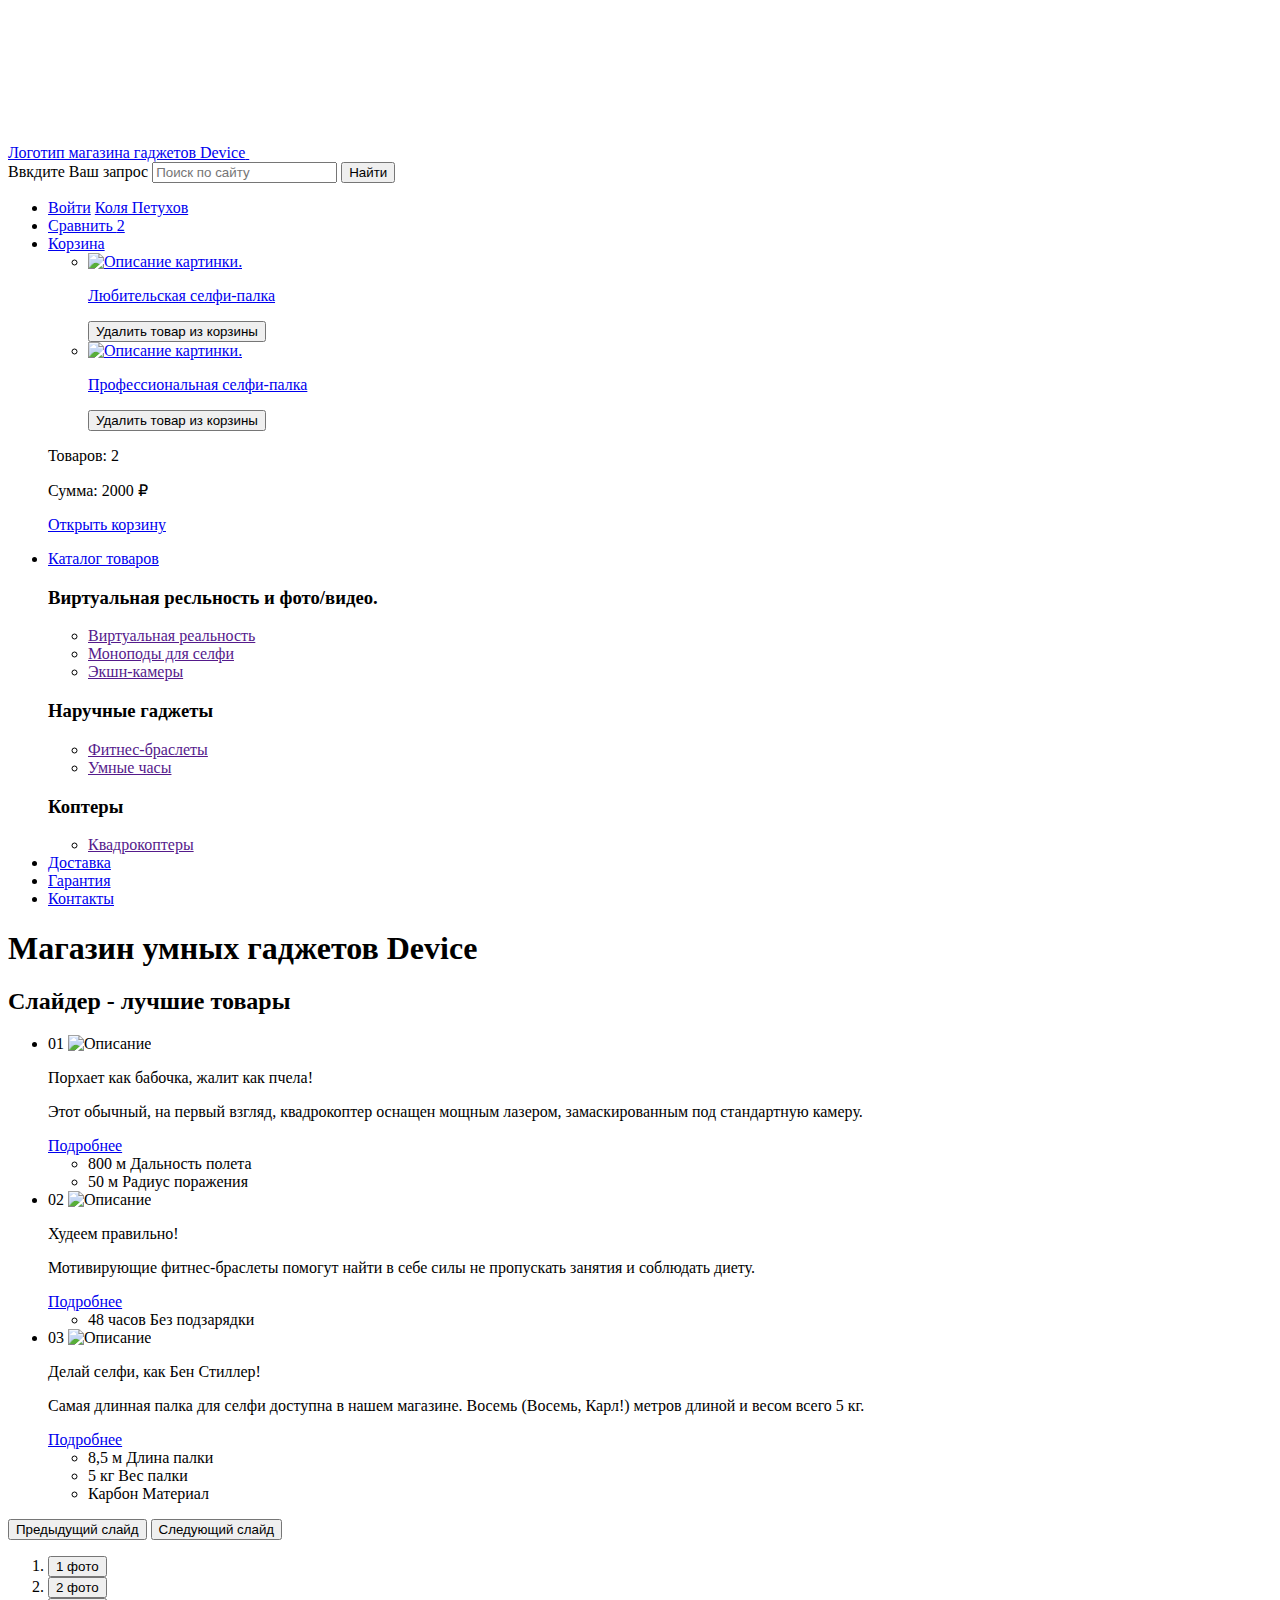
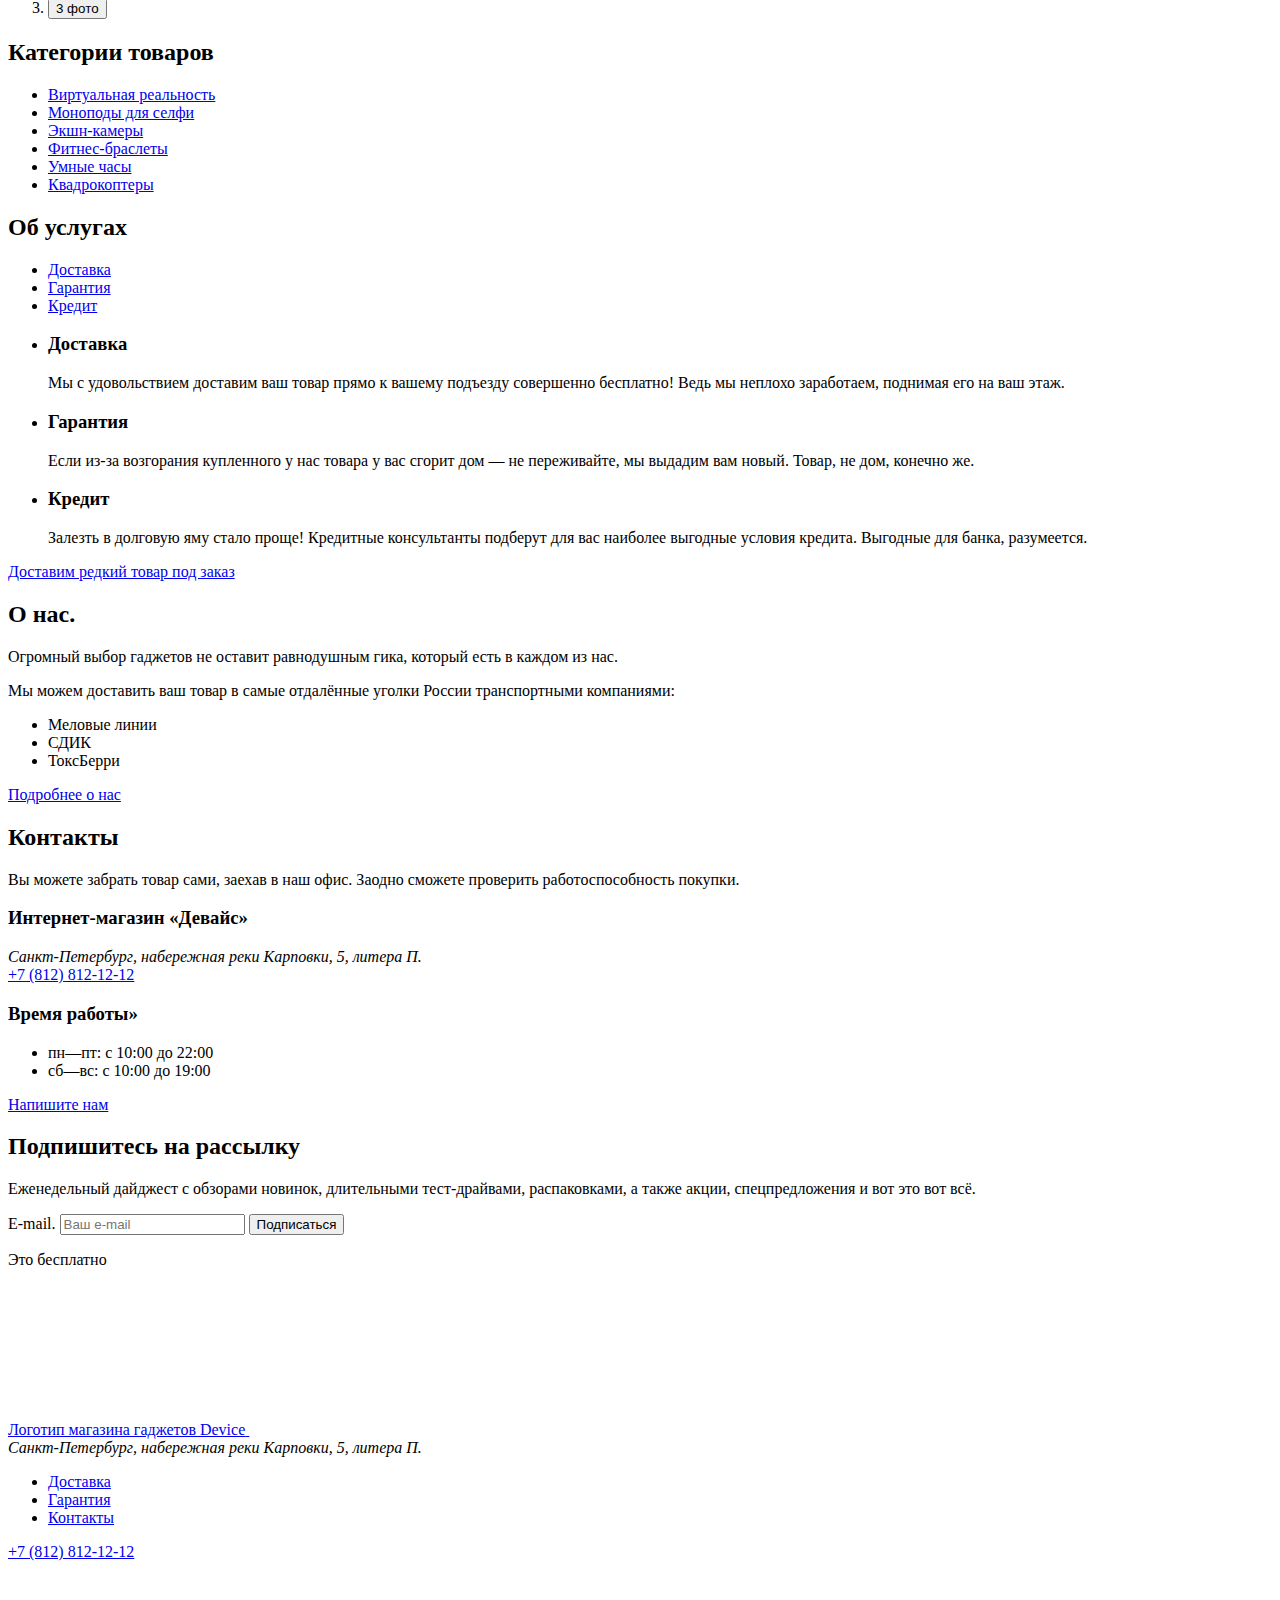
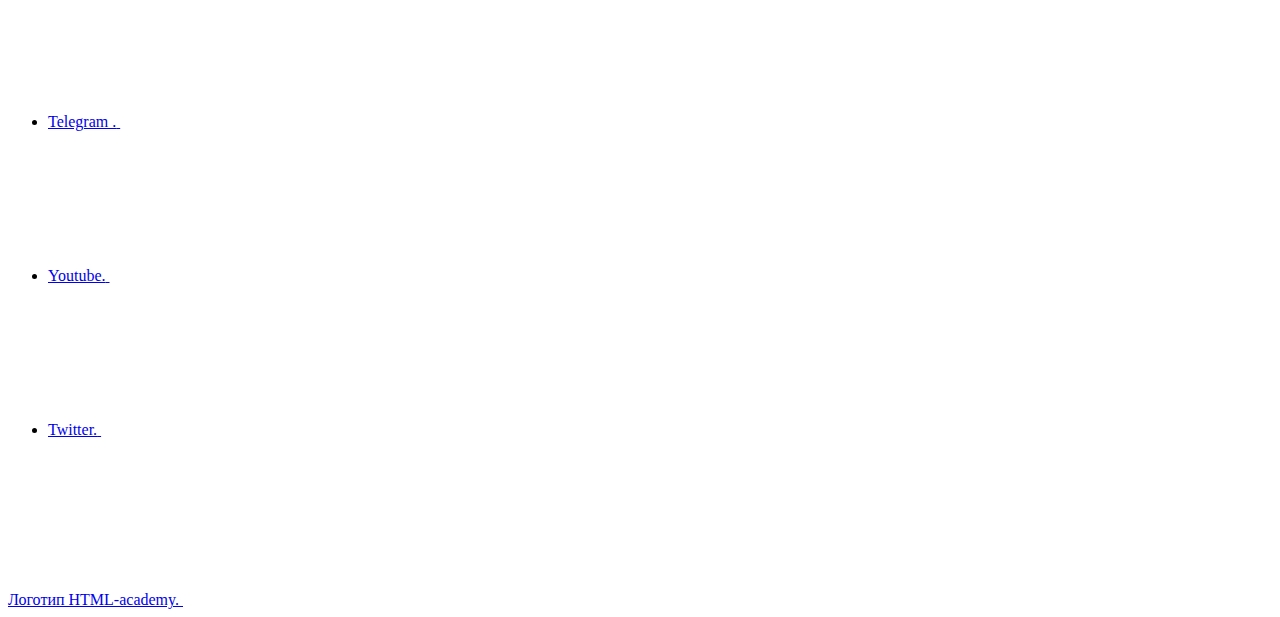
==== index.html @ b151c491 "Разметка индекса" ====
<!DOCTYPE html>
<html lang="ru">

  <head>
    <meta charset="utf-8">
    <title>HTML Academy: Девайс</title>
  </head>

  <body>

    <!--  Хедер  -->
    <header class="main-header">
      <a class="logo-link" href="https://htmlacademy.ru/">
        <span class="visually-hidden">Логотип магазина гаджетов Device</span>
        <svg class="logo-image">
        </svg>
      </a>
      <!--  Поиск по сайту  -->
      <form class="site-search-form" action="https://echo.htmlacademy.ru/" method="get">
        <label class="visually-hidden" for="search">
          Ввкдите Ваш запрос
        </label>
        <input class="site-search-text" type="search" name="search" id="search" placeholder="Поиск по сайту" required>
        <!-- Вставить на странице каталога -  value="Текст поиска"  -->
        <button class="site-search-button" type="submit">Найти</button>
      </form>
      <nav class="navigation">
        <!--  Пользовательское меню  -->
        <ul class="user-menu-list">
          <li class="user-menu-item">
            <a class="user-menu-link user-menu-login" href="#">Войти</a>
            <a class="user-menu-link user-menu-profile" href="#">Коля Петухов</a>
          </li>
          <li class="user-menu-item">
            <a class="user-menu-link user-menu-compare" href="#">Сравнить
              <span class="number-compare">2</span>
            </a>
          </li>
          <li class="user-menu-item">
            <a class="user-menu-link user-menu-cart" href="#">Корзина</a>
            <div class="cart-submenu-container">
              <ul class="cart-list">
                <li class="cart-item">
                  <a class="cart-product-link" href="#">
                    <img class="cart-product-img" src="#" alt="Описание картинки.">
                    <p class="cart-product-name">Любительская селфи-палка</p>
                  </a>
                  <button class="prodact-delete-button">
                    <span class="visually-hidden">Удалить товар из корзины</span>
                  </button>
                </li>
                <li class="cart-item">
                  <a class="cart-product-link" href="#">
                    <img class="cart-product-img" src="#" alt="Описание картинки.">
                    <p class="cart-product-name">Профессиональная селфи-палка</p>
                  </a>
                  <button class="prodact-delete-button">
                    <span class="visually-hidden">Удалить товар из корзины</span>
                  </button>
                </li>
              </ul>
              <p class="cart-total total-product">
                <span class="total-title">Товаров:</span>
                <span class="total-volume total-number">2</span>
              </p>
              <p class="cart-total total-sum">
                <span class="total-title">Сумма:</span>
                <span class="total-volume total-sum">2000 ₽</span>
              </p>
              <a class="open-cart-button" href="#">Открыть корзину</a>
            </div>
          </li>
        </ul>
        <!--  Навигация сайта   -->
        <ul class="navigastion-list">
          <li class="navigastion-item">
            <a class="navigastion-link navigastion-catalog-link" href="#submenu">Каталог товаров</a>
            <!--  Выпадающим подменю каталога  -->
            <div class="catalog-submenu-wrapper" id="submenu">
              <h3 class="visually-hidden">Виртуальная ресльность и фото/видео.</h3>
              <ul class="submenu-list">
                <li class="submenu-item">
                  <a href="" class="submenu-item-link">Виртуальная реальность</a>
                </li>
                <li class="submenu-item">
                  <a href="" class="submenu-item-link">Моноподы для cелфи</a>
                </li>
                <li class="submenu-item">
                  <a href="" class="submenu-item-link">Экшн-камеры</a>
                </li>
              </ul>
              <h3 class="visually-hidden">Наручные гаджеты</h3>
              <ul class="submenu-list">
                <li class="submenu-item">
                  <a href="" class="submenu-item-link">Фитнес-браслеты</a>
                </li>
                <li class="submenu-item">
                  <a href="" class="submenu-item-link">Умные часы</a>
                </li>
              </ul>
              <h3 class="visually-hidden">Коптеры</h3>
              <ul class="submenu-list">
                <li class="submenu-item">
                  <a href="" class="submenu-item-link">Квадрокоптеры</a>
                </li>
              </ul>
            </div>
          </li>
          <li class="navigastion-item">
            <a class="navigastion-link" href="#">Доставка</a>
          </li>
          <li class="services-item">
            <a class="navigastion-link" href="#">Гарантия</a>
          </li>
          <li class="services-item">
            <a class="navigastion-link" href="#">Контакты</a>
          </li>
        </ul>
      </nav>
    </header>

    <main class="main-index">
      <h1 class="visually-hidden">Магазин умных гаджетов Device</h1>
      <!--  Слайдер  -->
      <section class="slider">
        <h2 class="visually-hidden">Слайдер - лучшие товары</h2>
        <div class="slider">
          <ul class="slider-list">
            <!--  Слайд 1  -->
            <li class="slider-item slider-item-active">
              <span class="slider-number">01</span>
              <img class="slider-img slider-img-01" src="#" alt="Описание">
              <div class="slider-description">
                <p class="slider-slogan">Порхает как бабочка, жалит как пчела!</p>
                <p class="slider-text">Этот обычный, на первый взгляд, квадрокоптер оснащен мощным лазером,
                  замаскированным под стандартную камеру.
                </p>
                <a class="slider-link" href="#">Подробнее</a>
                <ul class="slider-property-list">
                  <li class="slider-property-item">
                    <span class="slider-property-volume">800 м</span>
                    <span class="slider-property-text">Дальность полета</span>
                  </li>
                  <li class="slider-property-item">
                    <span class="slider-property-volume">50 м</span>
                    <span class="slider-property-text">Радиус поражения</span>
                  </li>
                </ul>
              </div>
            </li>
            <!--  Слайд 2  -->
            <li class="slider-item">
              <span class="slider-number">02</span>
              <img class="slider-img slider-img-02" src="#" alt="Описание">
              <div class="slider-description">
                <p class="slider-slogan">Худеем правильно!</p>
                <p class="slider-text">Мотивирующие фитнес-браслеты помогут найти в себе силы не пропускать занятия и
                  соблюдать диету.
                </p>
                <a class="slider-link" href="#">Подробнее</a>
                <ul class="slider-property-list">
                  <li class="slider-property-item">
                    <span class="slider-property-volume">48 часов</span>
                    <span class="slider-property-text">Без подзарядки</span>
                  </li>
                </ul>
              </div>
            </li>
            <!--  Слайд 3  -->
            <li class="slider-item">
              <span class="slider-number">03</span>
              <img class="slider-img slider-img-03" src="#" alt="Описание">
              <div class="slider-description">
                <p class="slider-slogan">Делай селфи, как Бен Стиллер!</p>
                <p class="slider-text">Самая длинная палка для селфи доступна в нашем магазине. Восемь (Восемь, Карл!)
                  метров длиной и весом всего 5 кг.
                </p>
                <a class="slider-link" href="#">Подробнее</a>
                <ul class="slider-property-list">
                  <li class="slider-property-item">
                    <span class="slider-property-volume">8,5 м</span>
                    <span class="slider-property-text">Длина палки</span>
                  </li>
                  <li class="slider-property-item">
                    <span class="slider-property-volume">5 кг</span>
                    <span class="slider-property-text">Вес палки</span>
                  </li>
                  <li class="slider-property-item">
                    <span class="slider-property-volume">Карбон</span>
                    <span class="slider-property-text">Материал</span>
                  </li>
                </ul>
              </div>
            </li>
          </ul>
          <!--  Управление слайдером  -->
          <!--  Кнопки  -->
          <button class="slider-control-button slider-previous-button">
            <span class="visually-hidden">Предыдущий слайд</span>
          </button>
          <button class="slider-control-button slider-next-button">
            <span class="visually-hidden">Следующий слайд</span>
          </button>
          <!--  Кружочки -->
          <ol class="slider-pagination">
            <li class="slider-pagination-item">
              <button class="slider-pagination-button slider-pagination-button-current" type="button">
                <span class="visually-hidden">1 фото</span>
              </button>
            </li>
            <li class="slider-pagination-item">
              <button class="slider-pagination-button" type="button">
                <span class="visually-hidden">2 фото</span>
              </button>
            </li>
            <li class="slider-pagination-item">
              <button class="slider-pagination-button" type="button">
                <span class="visually-hidden">3 фото</span>
              </button>
            </li>
          </ol>
        </div>
      </section>

      <!--  Категории товаров  -->
      <section class="product-categories">
        <h2 class="visually-hidden">Категории товаров</h2>
        <ul class="product-categories-list">
          <li class="product-categories-item">
            <a class="product-categories-link product-virtual" href="#">Виртуальная реальность</a>
          </li>
          <li class="product-categories-item">
            <a class="product-categories-link product-monopads" href="#">Моноподы для селфи</a>
          </li>
          <li class="product-categories-item">
            <a class="product-categories-link product-cameras" href="#">Экшн-камеры</a>
          </li>
          <li class="product-categories-item">
            <a class="product-categories-link product-bracelets" href="#">Фитнес-браслеты</a>
          </li>
          <li class="product-categories-item">
            <a class="product-categories-link product-watchs" href="#">Умные часы</a>
          </li>
          <li class="product-categories-item">
            <a class="product-categories-link product-quadrocopters" href="#">Квадрокоптеры</a>
          </li>
        </ul>
      </section>

      <!--  Услуги  -->
      <section class="services">
        <h2 class="visually-hidden">Об услугах</h2>
        <ul class="services-list">
          <li class="services-slider-item">
            <a class="navigastion-link services-slider-link" href="#delivery">Доставка</a>
          </li>
          <li class="services-slider-item">
            <a class="navigastion-link services-slider-link" href="#warranty">Гарантия</a>
          </li>
          <li class="services-slider-item">
            <a class="navigastion-link services-slider-link" href="#credit">Кредит</a>
          </li>
        </ul>
        <!--  Слайдер - Об услугах  -->
        <div class="services-slider-container">
          <ul class="services-slider-list">
            <li class="services-slider-description services-slider-delivery" id="delivery">
              <h3 class="services-slider-title">
                Доставка
              </h3>
              <p class="services-slider-text">
                Мы с удовольствием доставим ваш товар прямо к вашему подъезду совершенно
                бесплатно! Ведь мы неплохо заработаем, поднимая его на ваш этаж.
              </p>
            </li>
            <li class="services-slider-description services-slider-warranty" id="warranty">
              <h3 class="services-slider-title">
                Гарантия
              </h3>
              <p class="services-slider-text">
                Если из-за возгорания купленного у нас товара у вас сгорит дом — не
                переживайте, мы выдадим вам новый. Товар, не дом, конечно же.
              </p>
            </li>
            <li class="services-slider-description services-slider-credit" id="credit">
              <h3 class="services-slider-title">
                Кредит
              </h3>
              <p class="services-slider-text">
                Залезть в долговую яму стало проще! Кредитные консультанты подберут для
                вас наиболее выгодные условия кредита. Выгодные для банка, разумеется.
              </p>
            </li>
          </ul>
        </div>
        <a class="delivery-rare-button" href="#">
          Доставим редкий товар под заказ
        </a>
      </section>

      <!--  О нас  -->
      <section class="about-us">
        <h2 class="about-us-title">О нас.</h2>
        <p class="about-us-text">
          Огромный выбор гаджетов не оставит равнодушным гика, который есть в каждом из нас.
        </p>
        <p class="about-us-text">
          Мы можем доставить ваш товар в самые отдалённые уголки России транспортными компаниями:
        </p>
        <ul class="delivery-company-list">
          <li class="delivery-company-item">Меловые линии</li>
          <li class="delivery-company-item">СДИК</li>
          <li class="delivery-company-item">ТоксБерри</li>
        </ul>
        <a class="about-us-link" href="#">Подробнее о нас</a>
      </section>

      <!--  Котакты  -->
      <section class="contacts">
        <h2 class="contacts-title">
          Контакты
        </h2>
        <p class="contacts-text">
          Вы можете забрать товар сами, заехав в наш офис. Заодно сможете проверить
          работоспособность покупки.
        </p>
        <h3 class="contacts-subtitle">
          Интернет-магазин «Девайс»
        </h3>
        <address class="contacts-address">
          Санкт-Петербург, набережная реки Карповки, 5, литера П.
        </address>
        <a class="contacts-phone" href="tel:+78128121212">+7 (812) 812-12-12</a>
        <h3 class="contacts-subtitle">Время работы»</h3>
        <ul class="contacts-schedule-list">
          <li class="contacts-schedule-item">пн—пт: с 10:00 до 22:00</li>
          <li class="contacts-schedule-item">сб—вс: с 10:00 до 19:00</li>
        </ul>
        <a class="contacts-write-link" href="mailto:info@htmlacademy.com"><!--email is fictional-->
          Напишите нам
        </a>
      </section>
      <section class="subscribe">
        <h2 class="subscribe-title">
          Подпишитесь на рассылку
        </h2>
        <p class="subscribe-text">
          Еженедельный дайджест с обзорами новинок, длительными тест-драйвами, распаковками, а также акции,
          спецпредложения и вот это вот всё.
        </p>

        <form class="subscribe-form" action="https://echo.htmlacademy.ru/" method="post">
          <label class="visually-hidden" for="subscribe-email">E-mail.</label>
          <input class="subscribe-email" type="email" name="subscribe-email" id="subscribe-email"
            placeholder="Ваш e-mail" required>
          <button class="subscribe-button" type="submit">Подписаться</button>
        </form>
        <p class="subscribe-text">Это бесплатно</p>
      </section>
    </main>

    <!--  Подвал сайта  -->
    <footer class="site-footer">
      <a class="logo-link" href="https://htmlacademy.ru/">
        <span class="visually-hidden">Логотип магазина гаджетов Device</span>
        <svg class="logo-image">
        </svg>
      </a>
      <address class="contacts-address">
        Санкт-Петербург, набережная реки Карповки, 5, литера П.
      </address>
      <ul class="footer-service-link">
        <li class="footer-service-item">
          <a class="navigastion-link footer-service-link" href="#">Доставка</a>
        </li>
        <li class="footer-services-item">
          <a class="navigastion-link footer-service-link" href="#">Гарантия</a>
        </li>
        <li class="footer-services-item">
          <a class="navigastion-link footer-service-link" href="#">Контакты</a>
        </li>
      </ul>
      <a class="contacts-phone" href="tel:+78128121212">+7 (812) 812-12-12</a>
      <ul class="social-list">
        <!--  Телеграмм -->
        <li class="social-item">
          <a class="social-link" href="https://t.me/htmlacademy">
            <span class="visually-hidden">Telegram .</span>
            <svg class="social-icon">
            </svg>
          </a>
        </li>
        <!--  Ютуб -->
        <li class="social-item">
          <a class="social-link" href="https://www.youtube.com/user/htmlacademyru">
            <span class="visually-hidden">Youtube.</span>
            <svg class="social-icon">
            </svg>
          </a>
        </li>
        <!--  Твиттер -->
        <li class="social-item">
          <a class="social-link" href="https://twitter.com/htmlacademy_ru">
            <span class="visually-hidden">Twitter.</span>
            <svg class="social-icon">
            </svg>
          </a>
        </li>
      </ul>
      <a class="html-academy-link" href="https://htmlacademy.ru/">
        <span class="visually-hidden">Логотип HTML-academy.</span>
        <svg class="html-academy-svg">
        </svg>
      </a>
    </footer>
  </body>

</html>
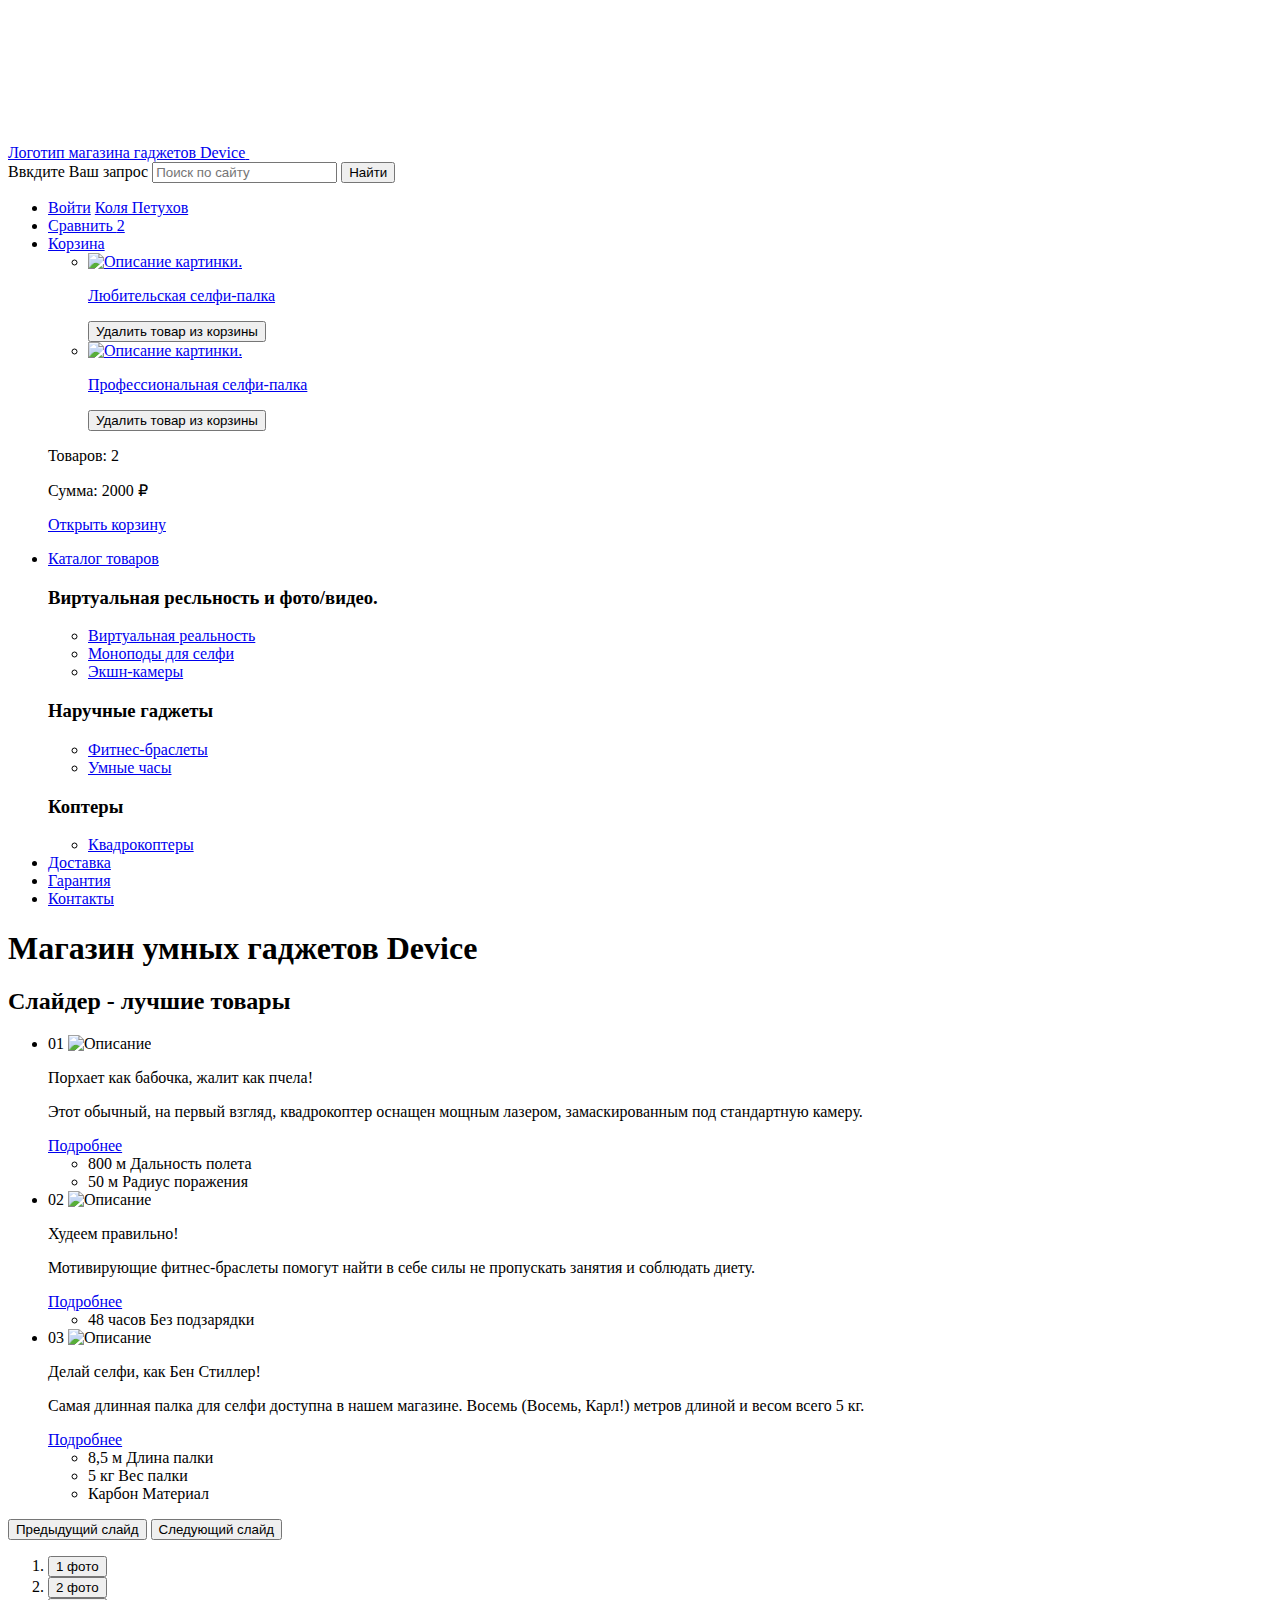
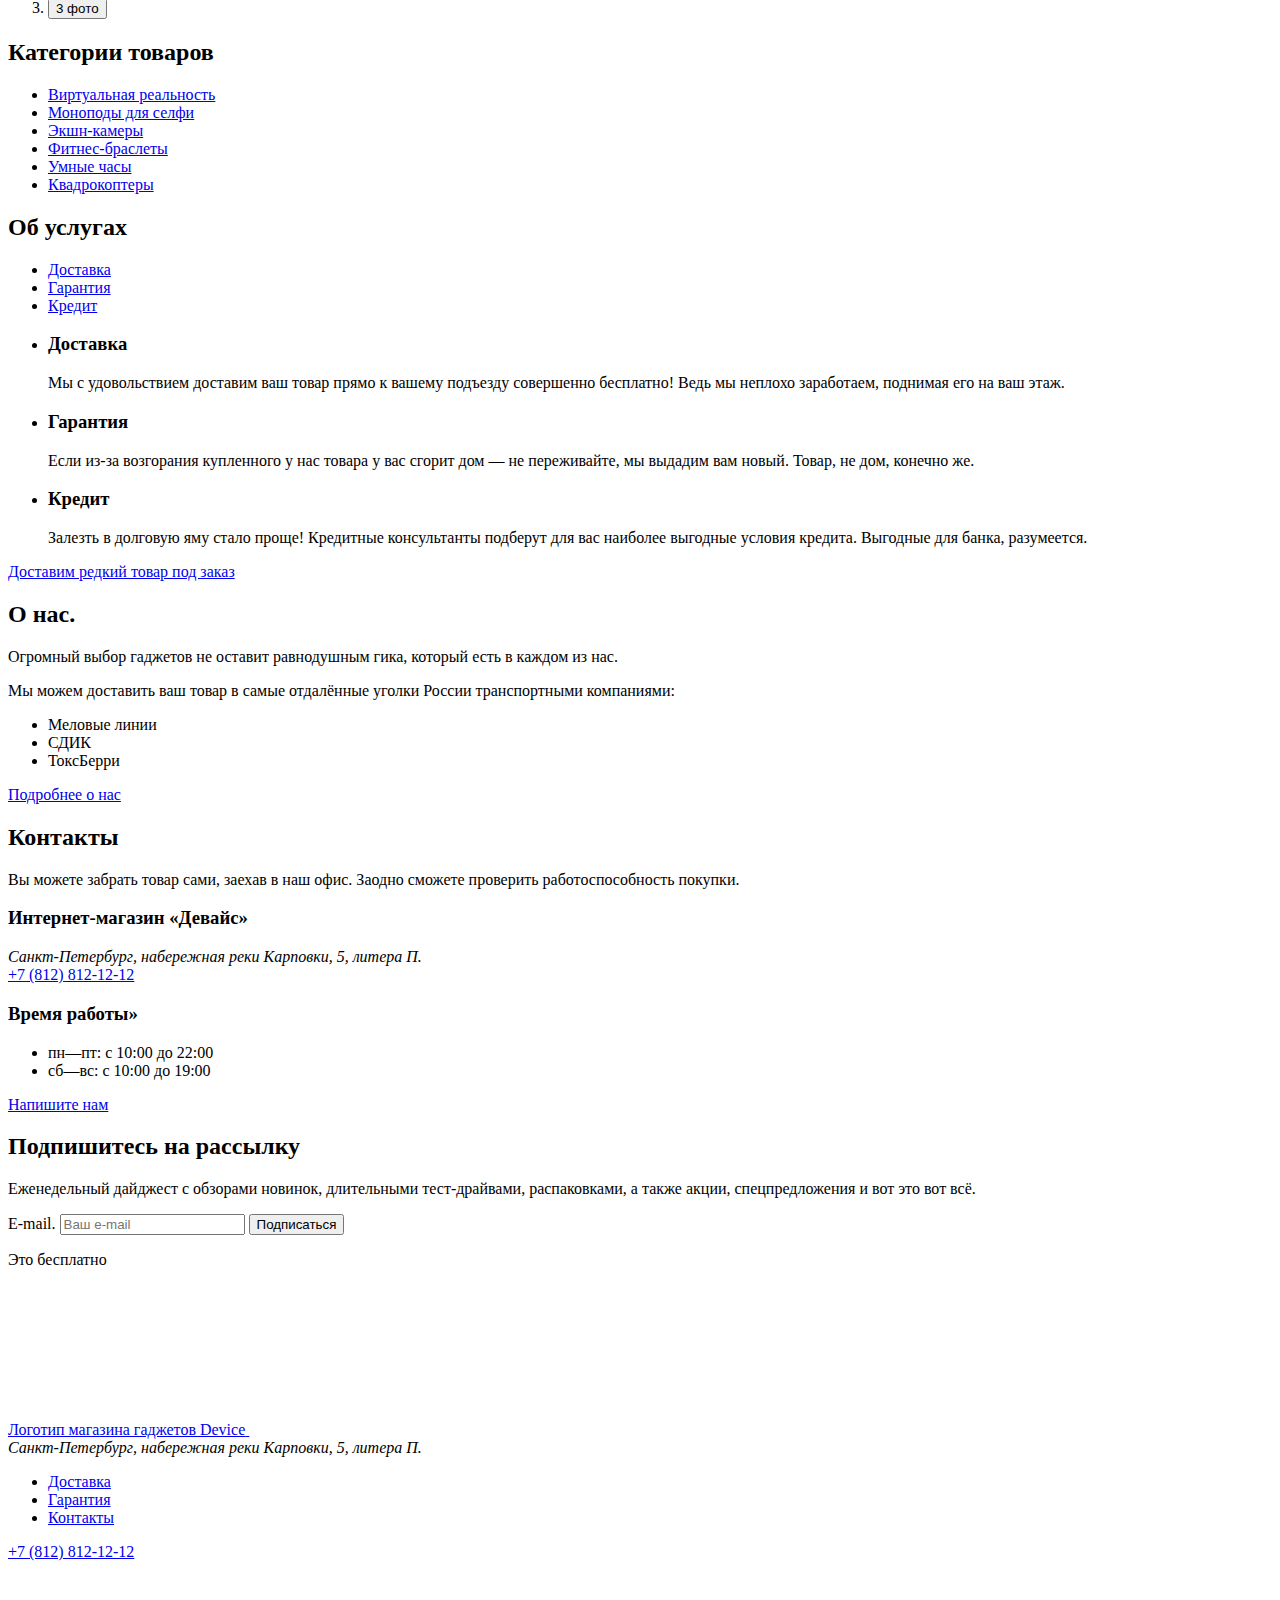
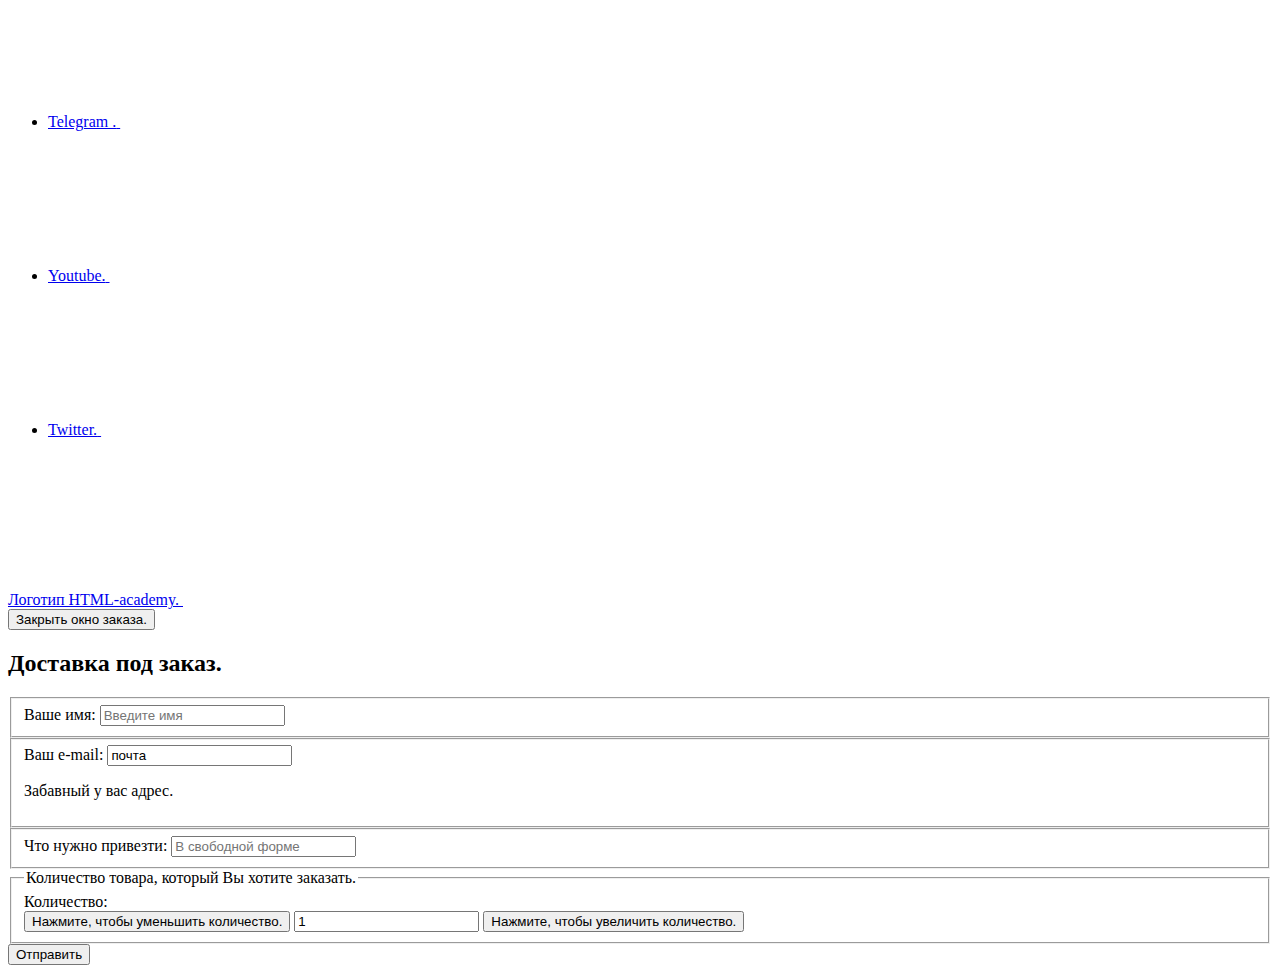
==== commit 3f7dea18: "Разметка вся" ====
--- a/index.html
+++ b/index.html
@@ -10,7 +10,7 @@
 
     <!--  Хедер  -->
     <header class="main-header">
-      <a class="logo-link" href="https://htmlacademy.ru/">
+      <a class="logo-link" href="#">
         <span class="visually-hidden">Логотип магазина гаджетов Device</span>
         <svg class="logo-image">
         </svg>
@@ -80,28 +80,28 @@
               <h3 class="visually-hidden">Виртуальная ресльность и фото/видео.</h3>
               <ul class="submenu-list">
                 <li class="submenu-item">
-                  <a href="" class="submenu-item-link">Виртуальная реальность</a>
-                </li>
-                <li class="submenu-item">
-                  <a href="" class="submenu-item-link">Моноподы для cелфи</a>
-                </li>
-                <li class="submenu-item">
-                  <a href="" class="submenu-item-link">Экшн-камеры</a>
+                  <a href="#" class="submenu-item-link">Виртуальная реальность</a>
+                </li>
+                <li class="submenu-item">
+                  <a href="catalog.html" class="submenu-item-link">Моноподы для cелфи</a>
+                </li>
+                <li class="submenu-item">
+                  <a href="#" class="submenu-item-link">Экшн-камеры</a>
                 </li>
               </ul>
               <h3 class="visually-hidden">Наручные гаджеты</h3>
               <ul class="submenu-list">
                 <li class="submenu-item">
-                  <a href="" class="submenu-item-link">Фитнес-браслеты</a>
-                </li>
-                <li class="submenu-item">
-                  <a href="" class="submenu-item-link">Умные часы</a>
+                  <a href="#" class="submenu-item-link">Фитнес-браслеты</a>
+                </li>
+                <li class="submenu-item">
+                  <a href="#" class="submenu-item-link">Умные часы</a>
                 </li>
               </ul>
               <h3 class="visually-hidden">Коптеры</h3>
               <ul class="submenu-list">
                 <li class="submenu-item">
-                  <a href="" class="submenu-item-link">Квадрокоптеры</a>
+                  <a href="#" class="submenu-item-link">Квадрокоптеры</a>
                 </li>
               </ul>
             </div>
@@ -230,7 +230,7 @@
             <a class="product-categories-link product-virtual" href="#">Виртуальная реальность</a>
           </li>
           <li class="product-categories-item">
-            <a class="product-categories-link product-monopads" href="#">Моноподы для селфи</a>
+            <a class="product-categories-link product-monopads" href="catalog.html">Моноподы для селфи</a>
           </li>
           <li class="product-categories-item">
             <a class="product-categories-link product-cameras" href="#">Экшн-камеры</a>
@@ -413,6 +413,63 @@
         </svg>
       </a>
     </footer>
+
+    <!--  Модальное окно  -->
+    <div class="modal-overlay">
+      <div class="modal modal-container">
+        <button class="modal-close-button" type="button">
+          <span class="visually-hidden">Закрыть окно заказа.</span>
+        </button>
+        <section class="modal-content">
+          <h2 class="modal-title">Доставка под заказ.</h2>
+          <form class="modal-form" action="https://echo.htmlacademy.ru/" name="modal-search" method="post">
+            <fieldset class="username-group">
+              <label class="username-label" for="username">
+                Ваше имя:
+              </label>
+              <input class="username-field" type="text" id="username" name="username" placeholder="Введите имя"
+                required>
+            </fieldset>
+            <fieldset class="email-group">
+              <label class="email-label" for="modal-email">
+                Ваш e-mail:
+              </label>
+              <input class="modal-email" type="email" id="modal-email" name="modal-email" placeholder="Введите e-mail"
+                value="почта" required>
+              <p class="wrong-email">Забавный у вас адрес.</p>
+            </fieldset>
+            <fieldset class="goods-group">
+              <label class="goods-label" for="goods-order">
+                Что нужно привезти:
+              </label>
+              <input class="goods-field" type="text" id="goods-order" name="goods-order" placeholder="В свободной форме"
+                required>
+            </fieldset>
+            <div class="value-container">
+              <fieldset class="value">
+                <legend class="visually-hidden">Количество товара, который Вы хотите заказать.
+                </legend>
+                <label class="value-label" for="value-goods"> Количество:
+                </label>
+                <div class="buton-container">
+                  <button class="minus-button" type="button">
+                    <span class="visually-hidden">Нажмите, чтобы уменьшить количество.</span>
+                  </button>
+                  <input class="volume-goods" type="number" name="value-goods" id="value-goods" value="1" min="1"
+                    required>
+                  <button class="plus-button" type="button">
+                    <span class="visually-hidden">Нажмите, чтобы увеличить количество.</span>
+                  </button>
+                </div>
+              </fieldset>
+              <button class="modal-button" type="submit">Отправить
+              </button>
+            </div>
+          </form>
+        </section>
+      </div>
+    </div>
+
   </body>
 
 </html>
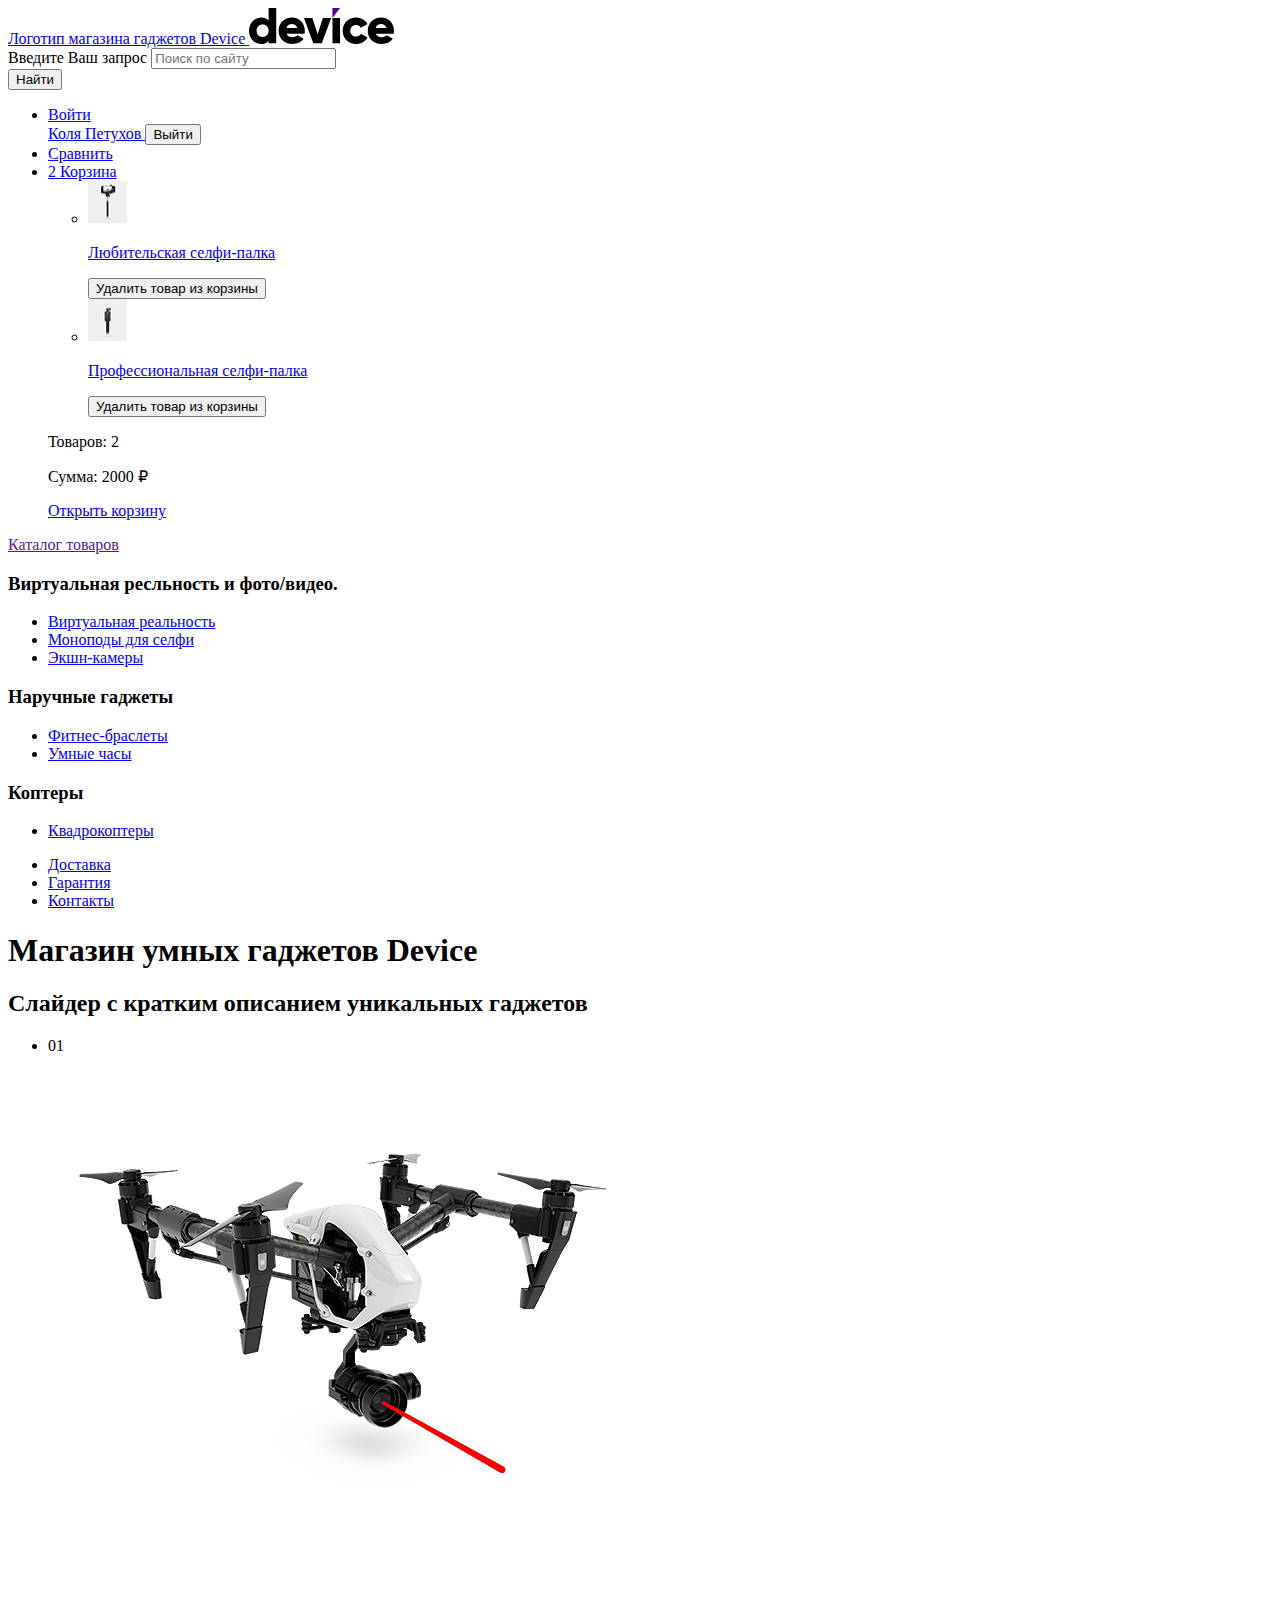
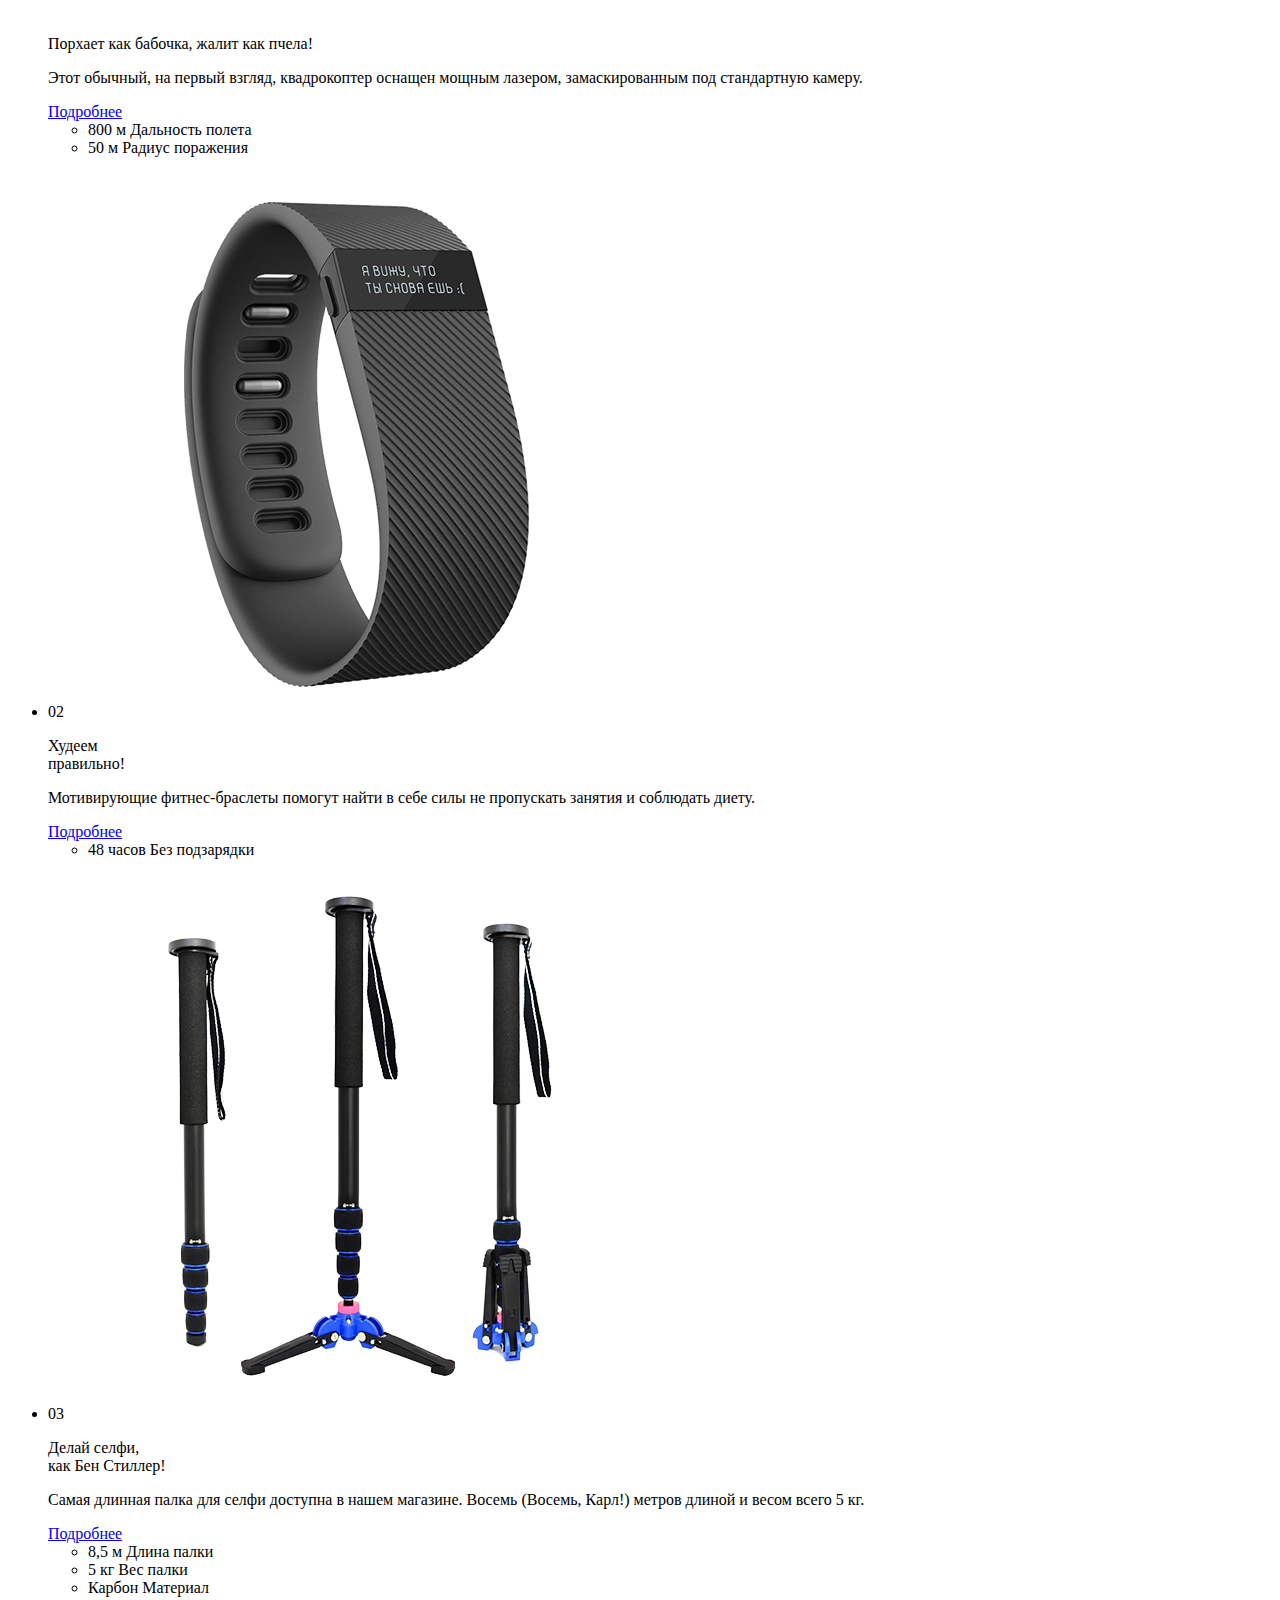
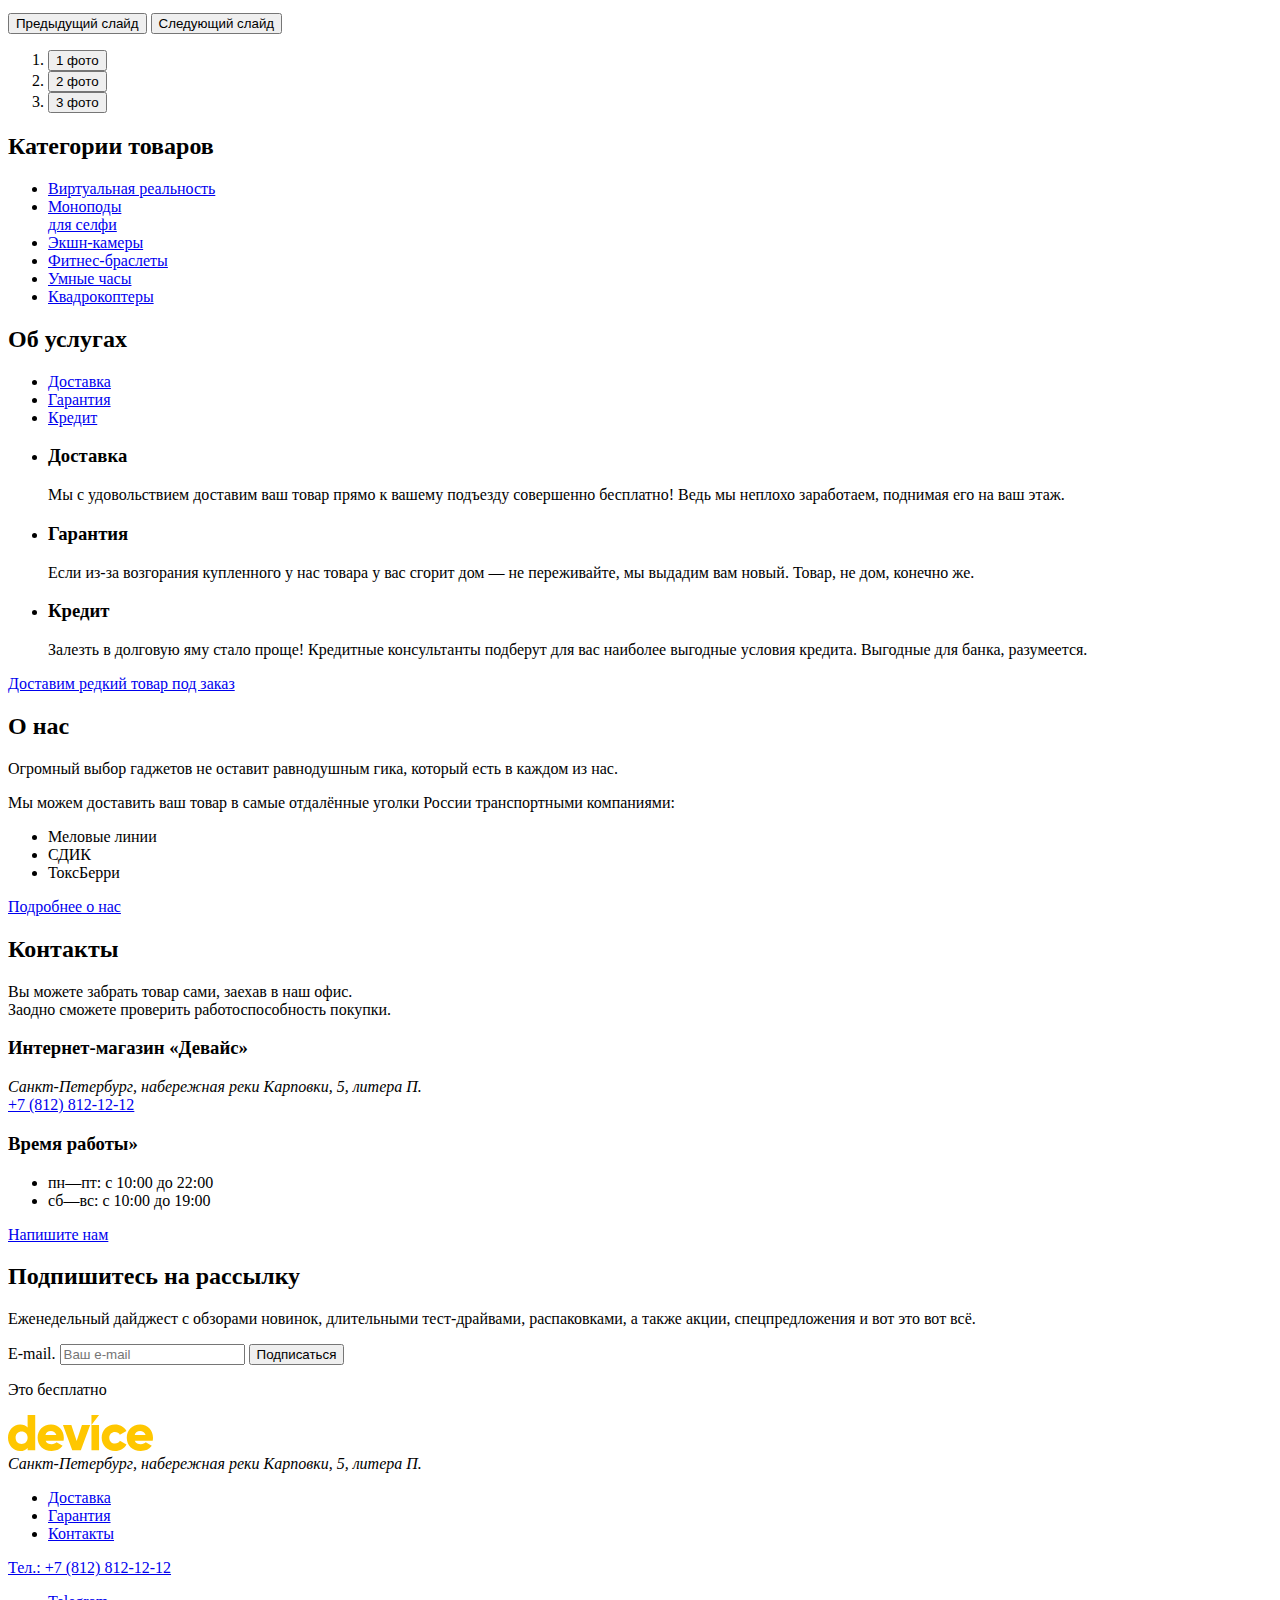
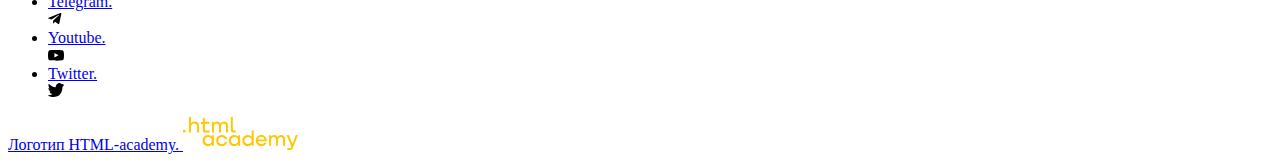
==== commit d5faa6eb: "промежуточный" ====
--- a/index.html
+++ b/index.html
@@ -4,222 +4,276 @@
   <head>
     <meta charset="utf-8">
     <title>HTML Academy: Девайс</title>
+    <link rel="stylesheet" href="styles/style.css">
+    <!-- <link rel="icon" href="favicon.ico">
+    <link rel="icon" type="image/png" href="images/icons/favicon.png"> -->
   </head>
 
   <body>
 
+    <!-- <div class="page-container"> -->
     <!--  Хедер  -->
     <header class="main-header">
-      <a class="logo-link" href="#">
+      <a class="logo-link logo-link-header" href="index.html">
         <span class="visually-hidden">Логотип магазина гаджетов Device</span>
-        <svg class="logo-image">
-        </svg>
+        <img class="logo-image" src="/images/logo-black.svg" width="145" height="36" alt="Device">
       </a>
-      <!--  Поиск по сайту  -->
-      <form class="site-search-form" action="https://echo.htmlacademy.ru/" method="get">
-        <label class="visually-hidden" for="search">
-          Ввкдите Ваш запрос
-        </label>
-        <input class="site-search-text" type="search" name="search" id="search" placeholder="Поиск по сайту" required>
-        <!-- Вставить на странице каталога -  value="Текст поиска"  -->
-        <button class="site-search-button" type="submit">Найти</button>
-      </form>
       <nav class="navigation">
-        <!--  Пользовательское меню  -->
-        <ul class="user-menu-list">
-          <li class="user-menu-item">
-            <a class="user-menu-link user-menu-login" href="#">Войти</a>
-            <a class="user-menu-link user-menu-profile" href="#">Коля Петухов</a>
-          </li>
-          <li class="user-menu-item">
-            <a class="user-menu-link user-menu-compare" href="#">Сравнить
-              <span class="number-compare">2</span>
+        <div class="top-line-wrapper">
+          <!--  Поиск по сайту  -->
+          <div class="search-form-wrapper">
+            <form class="search-form" action="https://echo.htmlacademy.ru/" method="get">
+              <label class="search-form-label" for="search">
+                <span class="visually-hidden">Введите Ваш запрос</span>
+              </label>
+              <!-- <div class="search-wrapper"> -->
+              <input class="search-input" type="search" name="search" id="search" placeholder="Поиск по сайту" required>
+              <!-- Вставить на странице каталога -  value="Текст поиска"  -->
+              <div class="btn-wrapper">
+                <button class="search-button" type="submit">
+                  Найти
+                </button>
+              </div>
+              <!-- </div> -->
+            </form>
+          </div>
+          <!--  Пользовательское меню  -->
+          <ul class="user-menu-list">
+            <li class="user-menu-item user-login-item">
+              <a class="user-menu-link user-login" href="#">
+                Войти
+              </a>
+              <div class="profile-wrapper">
+                <a class="user-menu-link user-login user-profile" href="#">Коля Петухов
+                </a>
+                <button class="user-logout-button user-profile" type="button">Выйти
+                </button>
+              </div>
+            </li>
+            <li class="user-menu-item">
+              <a class="user-menu-link user-compare" href="#">Сравнить
+              </a>
+            </li>
+            <li class="user-menu-item">
+              <a class="user-menu-link user-cart" href="#">
+                <span class="number-cart">2</span>
+                <span class="text-cart">
+                  Корзина
+                </span>
+              </a>
+              <!--  Всплывающая корзина  -->
+              <div class="subcart-container">
+                <ul class="cart-list">
+                  <li class="cart-item">
+                    <a class="cart-product-link" href="#">
+                      <img class="cart-product-img" src="images/product/amateur-selfie-stick-small.jpg" width="39"
+                        height="43" alt="">
+                      <p class="cart-product-name">Любительская селфи-палка</p>
+                    </a>
+                    <button class="cart-delete-button">
+                      <span class="visually-hidden">Удалить товар из корзины</span>
+                    </button>
+                  </li>
+                  <li class="cart-item">
+                    <a class="cart-product-link" href="#">
+                      <img class="cart-product-img" src="images/product/professional-selfie-stick-small.jpg" width="39"
+                        height="43" alt="">
+                      <p class="cart-product-name">Профессиональная селфи-палка</p>
+                    </a>
+                    <button class="cart-delete-button">
+                      <span class="visually-hidden">Удалить товар из корзины</span>
+                    </button>
+                  </li>
+                </ul>
+                <div class="cart-total-wrapper">
+                  <p class="cart-total total-product">
+                    <span class="total-title">Товаров:</span>
+                    <span class="total-volume total-number">2</span>
+                  </p>
+                  <p class="cart-total total-sum">
+                    <span class="total-title">Сумма:</span>
+                    <span class="total-volume total-sum">2000 ₽</span>
+                  </p>
+                </div>
+                <div class="open-cart-wrapper">
+                  <a class="open-cart-button" href="#">
+                    <span class="open-cart-text">
+                      Открыть корзину
+                    </span>
+                  </a>
+                </div>
+              </div>
+            </li>
+          </ul>
+        </div>
+        <div class="bottom-line-wrapper">
+          <div class="catalog-wrapper">
+            <a class="catalog-link" href="">
+              <span class="catalog-link-wrapper">
+                Каталог товаров
+              </span>
             </a>
-          </li>
-          <li class="user-menu-item">
-            <a class="user-menu-link user-menu-cart" href="#">Корзина</a>
-            <div class="cart-submenu-container">
-              <ul class="cart-list">
-                <li class="cart-item">
-                  <a class="cart-product-link" href="#">
-                    <img class="cart-product-img" src="#" alt="Описание картинки.">
-                    <p class="cart-product-name">Любительская селфи-палка</p>
-                  </a>
-                  <button class="prodact-delete-button">
-                    <span class="visually-hidden">Удалить товар из корзины</span>
-                  </button>
-                </li>
-                <li class="cart-item">
-                  <a class="cart-product-link" href="#">
-                    <img class="cart-product-img" src="#" alt="Описание картинки.">
-                    <p class="cart-product-name">Профессиональная селфи-палка</p>
-                  </a>
-                  <button class="prodact-delete-button">
-                    <span class="visually-hidden">Удалить товар из корзины</span>
-                  </button>
-                </li>
-              </ul>
-              <p class="cart-total total-product">
-                <span class="total-title">Товаров:</span>
-                <span class="total-volume total-number">2</span>
-              </p>
-              <p class="cart-total total-sum">
-                <span class="total-title">Сумма:</span>
-                <span class="total-volume total-sum">2000 ₽</span>
-              </p>
-              <a class="open-cart-button" href="#">Открыть корзину</a>
-            </div>
-          </li>
-        </ul>
-        <!--  Навигация сайта   -->
-        <ul class="navigastion-list">
-          <li class="navigastion-item">
-            <a class="navigastion-link navigastion-catalog-link" href="#submenu">Каталог товаров</a>
-            <!--  Выпадающим подменю каталога  -->
-            <div class="catalog-submenu-wrapper" id="submenu">
+            <!--  Выпадающий каталог  -->
+            <div class="subcatalog-wrapper">
               <h3 class="visually-hidden">Виртуальная ресльность и фото/видео.</h3>
-              <ul class="submenu-list">
-                <li class="submenu-item">
-                  <a href="#" class="submenu-item-link">Виртуальная реальность</a>
-                </li>
-                <li class="submenu-item">
-                  <a href="catalog.html" class="submenu-item-link">Моноподы для cелфи</a>
-                </li>
-                <li class="submenu-item">
-                  <a href="#" class="submenu-item-link">Экшн-камеры</a>
+              <ul class="subcatalog-list">
+                <li class="subcatalog-item">
+                  <a href="#" class="subcatalog-item-link">Виртуальная реальность</a>
+                </li>
+                <li class="subcatalog-item">
+                  <a href="catalog.html" class="subcatalog-item-link">Моноподы для cелфи</a>
+                </li>
+                <li class="subcatalog-item">
+                  <a href="#" class="subcatalog-item-link">Экшн-камеры</a>
                 </li>
               </ul>
               <h3 class="visually-hidden">Наручные гаджеты</h3>
-              <ul class="submenu-list">
-                <li class="submenu-item">
-                  <a href="#" class="submenu-item-link">Фитнес-браслеты</a>
-                </li>
-                <li class="submenu-item">
-                  <a href="#" class="submenu-item-link">Умные часы</a>
+              <ul class="subcatalog-list">
+                <li class="subcatalog-item">
+                  <a href="#" class="subcatalog-item-link">Фитнес-браслеты</a>
+                </li>
+                <li class="subcatalog-item">
+                  <a href="#" class="subcatalog-item-link">Умные часы</a>
                 </li>
               </ul>
               <h3 class="visually-hidden">Коптеры</h3>
-              <ul class="submenu-list">
-                <li class="submenu-item">
-                  <a href="#" class="submenu-item-link">Квадрокоптеры</a>
+              <ul class="subcatalog-list">
+                <li class="subcatalog-item">
+                  <a href="#" class="subcatalog-item-link">Квадрокоптеры</a>
                 </li>
               </ul>
             </div>
-          </li>
-          <li class="navigastion-item">
-            <a class="navigastion-link" href="#">Доставка</a>
-          </li>
-          <li class="services-item">
-            <a class="navigastion-link" href="#">Гарантия</a>
-          </li>
-          <li class="services-item">
-            <a class="navigastion-link" href="#">Контакты</a>
-          </li>
-        </ul>
+          </div>
+          <ul class="navigastion-service-list">
+            <li class="services-item">
+              <a class="navigastion-link" href="#">Доставка</a>
+            </li>
+            <li class="services-item">
+              <a class="navigastion-link" href="#">Гарантия</a>
+            </li>
+            <li class="services-item">
+              <a class="navigastion-link" href="#">Контакты</a>
+            </li>
+          </ul>
+        </div>
       </nav>
     </header>
 
-    <main class="main-index">
+    <main class="main-page">
       <h1 class="visually-hidden">Магазин умных гаджетов Device</h1>
       <!--  Слайдер  -->
       <section class="slider">
-        <h2 class="visually-hidden">Слайдер - лучшие товары</h2>
-        <div class="slider">
-          <ul class="slider-list">
-            <!--  Слайд 1  -->
-            <li class="slider-item slider-item-active">
-              <span class="slider-number">01</span>
-              <img class="slider-img slider-img-01" src="#" alt="Описание">
-              <div class="slider-description">
-                <p class="slider-slogan">Порхает как бабочка, жалит как пчела!</p>
-                <p class="slider-text">Этот обычный, на первый взгляд, квадрокоптер оснащен мощным лазером,
-                  замаскированным под стандартную камеру.
-                </p>
-                <a class="slider-link" href="#">Подробнее</a>
-                <ul class="slider-property-list">
-                  <li class="slider-property-item">
-                    <span class="slider-property-volume">800 м</span>
-                    <span class="slider-property-text">Дальность полета</span>
-                  </li>
-                  <li class="slider-property-item">
-                    <span class="slider-property-volume">50 м</span>
-                    <span class="slider-property-text">Радиус поражения</span>
-                  </li>
-                </ul>
+        <h2 class="visually-hidden">Слайдер с кратким описанием уникальных гаджетов</h2>
+        <!-- <div class="slider-wrapper"> -->
+        <ul class="slider-list">
+          <!--  Слайд 1  -->
+          <li class="slider-item slider-item-active slider-item-1">
+            <span class="slider-number">01</span>
+            <div class="slider-img-wrapper">
+              <img class="slider-img slider-img-01" src="images/slider-1.png" width="560" height="560"
+                alt="Модель квадроклптера,с красным лазерным лучом">
+            </div>
+            <div class="slider-description">
+              <p class="slider-slogan title-like">Порхает как бабочка, жалит как пчела!</p>
+              <p class="slider-text">Этот обычный, на первый взгляд, квадрокоптер оснащен мощным лазером,
+                замаскированным под стандартную камеру.
+              </p>
+              <div class="btn-more-wrapper">
+                <a class="btn-more" href="#">Подробнее</a>
               </div>
-            </li>
-            <!--  Слайд 2  -->
-            <li class="slider-item">
-              <span class="slider-number">02</span>
-              <img class="slider-img slider-img-02" src="#" alt="Описание">
-              <div class="slider-description">
-                <p class="slider-slogan">Худеем правильно!</p>
-                <p class="slider-text">Мотивирующие фитнес-браслеты помогут найти в себе силы не пропускать занятия и
-                  соблюдать диету.
-                </p>
-                <a class="slider-link" href="#">Подробнее</a>
-                <ul class="slider-property-list">
-                  <li class="slider-property-item">
-                    <span class="slider-property-volume">48 часов</span>
-                    <span class="slider-property-text">Без подзарядки</span>
-                  </li>
-                </ul>
+              <ul class="slider-property-list">
+                <li class="slider-property-item">
+                  <span class="slider-property-volume">800 м</span>
+                  <span class="slider-property-text">Дальность полета</span>
+                </li>
+                <li class="slider-property-item">
+                  <span class="slider-property-volume">50 м</span>
+                  <span class="slider-property-text">Радиус поражения</span>
+                </li>
+              </ul>
+            </div>
+          </li>
+
+          <!--  Слайд 2  -->
+          <li class="slider-item slider-item-2">
+            <span class="slider-number">02</span>
+            <img class="slider-img slider-img-02" src="images/slider-2.png" width="560" height="560"
+              alt="Модель браслета, на дисплее котого надпись - Я вижу, что ты снова ешь.">
+            <div class="slider-description">
+              <p class="slider-slogan title-like">Худеем<br>правильно!</p>
+              <p class="slider-text">Мотивирующие фитнес-браслеты помогут найти в себе силы не пропускать занятия и
+                соблюдать диету.
+              </p>
+              <div class="slider-link-wrapper">
+                <a class="slider-link btn-like" href="#">Подробнее</a>
               </div>
-            </li>
-            <!--  Слайд 3  -->
-            <li class="slider-item">
-              <span class="slider-number">03</span>
-              <img class="slider-img slider-img-03" src="#" alt="Описание">
-              <div class="slider-description">
-                <p class="slider-slogan">Делай селфи, как Бен Стиллер!</p>
-                <p class="slider-text">Самая длинная палка для селфи доступна в нашем магазине. Восемь (Восемь, Карл!)
-                  метров длиной и весом всего 5 кг.
-                </p>
-                <a class="slider-link" href="#">Подробнее</a>
-                <ul class="slider-property-list">
-                  <li class="slider-property-item">
-                    <span class="slider-property-volume">8,5 м</span>
-                    <span class="slider-property-text">Длина палки</span>
-                  </li>
-                  <li class="slider-property-item">
-                    <span class="slider-property-volume">5 кг</span>
-                    <span class="slider-property-text">Вес палки</span>
-                  </li>
-                  <li class="slider-property-item">
-                    <span class="slider-property-volume">Карбон</span>
-                    <span class="slider-property-text">Материал</span>
-                  </li>
-                </ul>
+              <ul class="slider-property-list">
+                <li class="slider-property-item">
+                  <span class="slider-property-volume">48 часов</span>
+                  <span class="slider-property-text">Без подзарядки</span>
+                </li>
+              </ul>
+            </div>
+          </li>
+
+          <!--  Слайд 3  -->
+          <li class="slider-item slider-item-3">
+            <span class="slider-number">03</span>
+            <img class="slider-img slider-img-03" src="images/slider-3.png" width="560" height="560"
+              alt="Модель в сдоженном виде (телескопиская система) и с прикрепленными ножками.">
+            <div class="slider-description">
+              <p class="slider-slogan title-like">Делай селфи,<br> как Бен Стиллер!</p>
+              <p class="slider-text">Самая длинная палка для селфи доступна в нашем магазине. Восемь (Восемь, Карл!)
+                метров длиной и весом всего 5 кг.
+              </p>
+              <div class="slider-link-wrapper">
+                <a class="slider-link btn-like" href="#">Подробнее</a>
               </div>
-            </li>
-          </ul>
-          <!--  Управление слайдером  -->
-          <!--  Кнопки  -->
-          <button class="slider-control-button slider-previous-button">
-            <span class="visually-hidden">Предыдущий слайд</span>
-          </button>
-          <button class="slider-control-button slider-next-button">
-            <span class="visually-hidden">Следующий слайд</span>
-          </button>
-          <!--  Кружочки -->
-          <ol class="slider-pagination">
-            <li class="slider-pagination-item">
-              <button class="slider-pagination-button slider-pagination-button-current" type="button">
-                <span class="visually-hidden">1 фото</span>
-              </button>
-            </li>
-            <li class="slider-pagination-item">
-              <button class="slider-pagination-button" type="button">
-                <span class="visually-hidden">2 фото</span>
-              </button>
-            </li>
-            <li class="slider-pagination-item">
-              <button class="slider-pagination-button" type="button">
-                <span class="visually-hidden">3 фото</span>
-              </button>
-            </li>
-          </ol>
-        </div>
+
+              <ul class="slider-property-list">
+                <li class="slider-property-item">
+                  <span class="slider-property-volume">8,5 м</span>
+                  <span class="slider-property-text">Длина палки</span>
+                </li>
+                <li class="slider-property-item">
+                  <span class="slider-property-volume">5 кг</span>
+                  <span class="slider-property-text">Вес палки</span>
+                </li>
+                <li class="slider-property-item">
+                  <span class="slider-property-volume">Карбон</span>
+                  <span class="slider-property-text">Материал</span>
+                </li>
+              </ul>
+            </div>
+          </li>
+
+        </ul>
+        <!--  Управление слайдером  -->
+        <!--  Кнопки  -->
+        <button class="slider-control slider-left-button" type="button">
+          <span class="visually-hidden">Предыдущий слайд</span>
+        </button>
+        <button class="slider-control slider-right-button" type="button">
+          <span class="visually-hidden">Следующий слайд</span>
+        </button>
+        <!--  Кружочки-пагинация -->
+        <ol class="slider-pagination">
+          <li class="slider-pagination-item">
+            <button class="slider-pagination-button slider-pagination-current" type="button">
+              <span class="visually-hidden">1 фото</span>
+            </button>
+          </li>
+          <li class="slider-pagination-item">
+            <button class="slider-pagination-button" type="button">
+              <span class="visually-hidden">2 фото</span>
+            </button>
+          </li>
+          <li class="slider-pagination-item">
+            <button class="slider-pagination-button" type="button">
+              <span class="visually-hidden">3 фото</span>
+            </button>
+          </li>
+        </ol>
       </section>
 
       <!--  Категории товаров  -->
@@ -230,7 +284,7 @@
             <a class="product-categories-link product-virtual" href="#">Виртуальная реальность</a>
           </li>
           <li class="product-categories-item">
-            <a class="product-categories-link product-monopads" href="catalog.html">Моноподы для селфи</a>
+            <a class="product-categories-link product-monopads" href="catalog.html">Моноподы <br>для селфи</a>
           </li>
           <li class="product-categories-item">
             <a class="product-categories-link product-cameras" href="#">Экшн-камеры</a>
@@ -250,172 +304,243 @@
       <!--  Услуги  -->
       <section class="services">
         <h2 class="visually-hidden">Об услугах</h2>
-        <ul class="services-list">
-          <li class="services-slider-item">
-            <a class="navigastion-link services-slider-link" href="#delivery">Доставка</a>
-          </li>
-          <li class="services-slider-item">
-            <a class="navigastion-link services-slider-link" href="#warranty">Гарантия</a>
-          </li>
-          <li class="services-slider-item">
-            <a class="navigastion-link services-slider-link" href="#credit">Кредит</a>
-          </li>
-        </ul>
-        <!--  Слайдер - Об услугах  -->
-        <div class="services-slider-container">
-          <ul class="services-slider-list">
-            <li class="services-slider-description services-slider-delivery" id="delivery">
-              <h3 class="services-slider-title">
-                Доставка
-              </h3>
-              <p class="services-slider-text">
-                Мы с удовольствием доставим ваш товар прямо к вашему подъезду совершенно
-                бесплатно! Ведь мы неплохо заработаем, поднимая его на ваш этаж.
-              </p>
-            </li>
-            <li class="services-slider-description services-slider-warranty" id="warranty">
-              <h3 class="services-slider-title">
-                Гарантия
-              </h3>
-              <p class="services-slider-text">
-                Если из-за возгорания купленного у нас товара у вас сгорит дом — не
-                переживайте, мы выдадим вам новый. Товар, не дом, конечно же.
-              </p>
-            </li>
-            <li class="services-slider-description services-slider-credit" id="credit">
-              <h3 class="services-slider-title">
-                Кредит
-              </h3>
-              <p class="services-slider-text">
-                Залезть в долговую яму стало проще! Кредитные консультанты подберут для
-                вас наиболее выгодные условия кредита. Выгодные для банка, разумеется.
-              </p>
+        <div class="services-wrapper">
+          <ul class="for-slider-list">
+            <li class="for-slider-item for-slider-current">
+              <a class="for-slider-link services-delivery-link" href="#">Доставка</a>
+            </li>
+            <li class="for-slider-item">
+              <a class="for-slider-link services-warranty-link" href="#">Гарантия</a>
+            </li>
+            <li class="for-slider-item">
+              <a class="for-slider-link services-credit-link" href="#">Кредит</a>
             </li>
           </ul>
+          <!--  Слайдер - Об услугах  -->
+          <div class="services-slider-container">
+            <ul class="services-slider-list">
+              <li class="services-slider-description services-slider-delivery services-slider-active">
+                <h3 class="services-slider-title title-like">
+                  Доставка
+                </h3>
+                <p class="services-slider-text">
+                  Мы с удовольствием доставим ваш товар прямо к&nbsp;вашему подъезду совершенно
+                  бесплатно! Ведь мы&nbsp;неплохо заработаем, поднимая его на ваш этаж.
+                </p>
+              </li>
+              <li class="services-slider-description services-slider-warranty">
+                <h3 class="services-slider-title title-like">
+                  Гарантия
+                </h3>
+                <p class="services-slider-text">
+                  Если из-за возгорания купленного у нас товара у вас сгорит дом — не
+                  переживайте, мы выдадим вам новый. Товар, не дом, конечно же.
+                </p>
+              </li>
+              <li class="services-slider-description services-slider-credit">
+                <h3 class="services-slider-title title-like">
+                  Кредит
+                </h3>
+                <p class="services-slider-text">
+                  Залезть в долговую яму стало проще! Кредитные консультанты подберут для
+                  вас наиболее выгодные условия кредита. Выгодные для банка, разумеется.
+                </p>
+              </li>
+            </ul>
+          </div>
+          <div class="delivery-rare-wraapper">
+            <a class="delivery-rare-button" href="#">
+              <span class="rare-text">
+                Доставим редкий товар под заказ
+              </span>
+            </a>
+          </div>
         </div>
-        <a class="delivery-rare-button" href="#">
-          Доставим редкий товар под заказ
+      </section>
+
+      <div class="about-contacts-wrapper">
+        <!--  О нас  -->
+        <section class="about-us">
+          <h2 class="about-us-title title-like">О нас</h2>
+          <p class="about-us-text">
+            Огромный выбор гаджетов не оставит равнодушным гика, который есть в каждом из нас.
+          </p>
+          <p class="about-us-text">
+            Мы можем доставить ваш товар в самые отдалённые уголки России транспортными компаниями:
+          </p>
+          <ul class="delivery-company-list">
+            <li class="delivery-company-item">Меловые линии</li>
+            <li class="delivery-company-item">СДИК</li>
+            <li class="delivery-company-item">ТоксБерри</li>
+          </ul>
+          <a class="about-us-btn btn-more" href="#">Подробнее о нас</a>
+        </section>
+
+        <!--  Котакты  -->
+        <section class="contacts">
+          <h2 class="contacts-title title-like">
+            Контакты
+          </h2>
+          <p class="contacts-text">
+            Вы можете забрать товар сами, заехав в наш офис.<br> Заодно сможете проверить
+            работоспособность покупки.
+          </p>
+          <div class="contacts-wrapper">
+            <h3 class="contacts-subtitle">
+              Интернет-магазин «Девайс»
+            </h3>
+            <address class="contacts-address">
+              Санкт-Петербург, набережная реки Карповки, 5, литера П.
+            </address>
+            <a class="contacts-phone" href="tel:+78128121212">+7 (812) 812-12-12</a>
+          </div>
+          <h3 class="contacts-subtitle">Время работы»</h3>
+          <ul class="contacts-schedule-list">
+            <li class="contacts-schedule-item">пн—пт: с 10:00 до 22:00</li>
+            <li class="contacts-schedule-item">сб—вс: с 10:00 до 19:00</li>
+          </ul>
+          <a class="contacts-write-link btn-more" href="mailto:info@htmlacademy.com">
+            Напишите нам
+          </a>
+        </section>
+      </div>
+      <!--  Подписка  -->
+      <div class="max-wide-wrapper">
+        <section class="subscribe">
+          <div class="subscribe-head-wrapper">
+            <h2 class="subscribe-title title-like">
+              Подпишитесь на рассылку
+            </h2>
+            <p class="subscribe-text">
+              Еженедельный дайджест с обзорами новинок, длительными&nbsp;тест-драйвами, распаковками, а также акции,
+              спецпредложения и вот это вот всё.
+            </p>
+          </div>
+          <div class="subscribe-form-wrapper">
+            <form class="subscribe-form" action="https://echo.htmlacademy.ru/" method="post">
+              <label class="visually-hidden" for="subscribe-email">E-mail.</label>
+              <input class="subscribe-email wrong-email" type="email" name="subscribe-email" id="subscribe-email"
+                placeholder="Ваш e-mail" required>
+              <button class="subscribe-button" type="submit">Подписаться</button>
+            </form>
+            <p class="subscribe-text">Это бесплатно</p>
+          </div>
+        </section>
+      </div>
+    </main>
+
+    <!--  Подвал  -->
+    <div class="max-wide-wrapper footer-wide-wrapper">
+      <footer class="footer">
+        <a class="logo-link-footer" href="https://htmlacademy.ru/">
+          <img class="logo-image logo-image-footer" src="/images/logo-yellow.svg" width="145" height="36"
+            alt="Логотип магазина гаджетов Device">
         </a>
-      </section>
-
-      <!--  О нас  -->
-      <section class="about-us">
-        <h2 class="about-us-title">О нас.</h2>
-        <p class="about-us-text">
-          Огромный выбор гаджетов не оставит равнодушным гика, который есть в каждом из нас.
-        </p>
-        <p class="about-us-text">
-          Мы можем доставить ваш товар в самые отдалённые уголки России транспортными компаниями:
-        </p>
-        <ul class="delivery-company-list">
-          <li class="delivery-company-item">Меловые линии</li>
-          <li class="delivery-company-item">СДИК</li>
-          <li class="delivery-company-item">ТоксБерри</li>
-        </ul>
-        <a class="about-us-link" href="#">Подробнее о нас</a>
-      </section>
-
-      <!--  Котакты  -->
-      <section class="contacts">
-        <h2 class="contacts-title">
-          Контакты
-        </h2>
-        <p class="contacts-text">
-          Вы можете забрать товар сами, заехав в наш офис. Заодно сможете проверить
-          работоспособность покупки.
-        </p>
-        <h3 class="contacts-subtitle">
-          Интернет-магазин «Девайс»
-        </h3>
-        <address class="contacts-address">
-          Санкт-Петербург, набережная реки Карповки, 5, литера П.
-        </address>
-        <a class="contacts-phone" href="tel:+78128121212">+7 (812) 812-12-12</a>
-        <h3 class="contacts-subtitle">Время работы»</h3>
-        <ul class="contacts-schedule-list">
-          <li class="contacts-schedule-item">пн—пт: с 10:00 до 22:00</li>
-          <li class="contacts-schedule-item">сб—вс: с 10:00 до 19:00</li>
-        </ul>
-        <a class="contacts-write-link" href="mailto:info@htmlacademy.com"><!--email is fictional-->
-          Напишите нам
-        </a>
-      </section>
-      <section class="subscribe">
-        <h2 class="subscribe-title">
-          Подпишитесь на рассылку
-        </h2>
-        <p class="subscribe-text">
-          Еженедельный дайджест с обзорами новинок, длительными тест-драйвами, распаковками, а также акции,
-          спецпредложения и вот это вот всё.
-        </p>
-
-        <form class="subscribe-form" action="https://echo.htmlacademy.ru/" method="post">
-          <label class="visually-hidden" for="subscribe-email">E-mail.</label>
-          <input class="subscribe-email" type="email" name="subscribe-email" id="subscribe-email"
-            placeholder="Ваш e-mail" required>
-          <button class="subscribe-button" type="submit">Подписаться</button>
-        </form>
-        <p class="subscribe-text">Это бесплатно</p>
-      </section>
-    </main>
-
-    <!--  Подвал сайта  -->
-    <footer class="site-footer">
-      <a class="logo-link" href="https://htmlacademy.ru/">
-        <span class="visually-hidden">Логотип магазина гаджетов Device</span>
-        <svg class="logo-image">
-        </svg>
-      </a>
-      <address class="contacts-address">
-        Санкт-Петербург, набережная реки Карповки, 5, литера П.
-      </address>
-      <ul class="footer-service-link">
-        <li class="footer-service-item">
-          <a class="navigastion-link footer-service-link" href="#">Доставка</a>
-        </li>
-        <li class="footer-services-item">
-          <a class="navigastion-link footer-service-link" href="#">Гарантия</a>
-        </li>
-        <li class="footer-services-item">
-          <a class="navigastion-link footer-service-link" href="#">Контакты</a>
-        </li>
-      </ul>
-      <a class="contacts-phone" href="tel:+78128121212">+7 (812) 812-12-12</a>
-      <ul class="social-list">
-        <!--  Телеграмм -->
-        <li class="social-item">
-          <a class="social-link" href="https://t.me/htmlacademy">
-            <span class="visually-hidden">Telegram .</span>
-            <svg class="social-icon">
+        <!-- <div class="footer-wrapper"> -->
+        <div class="footer-top-wrapper">
+          <address class="contacts-address footer-address">
+            Санкт-Петербург, набережная реки Карповки, 5, литера П.
+          </address>
+          <ul class="footer-service-list">
+            <li class="footer-services-item">
+              <a class="footer-service-link" href="#">Доставка</a>
+            </li>
+            <li class="footer-services-item">
+              <a class="footer-service-link" href="#">Гарантия</a>
+            </li>
+            <li class="footer-services-item">
+              <a class="footer-service-link" href="#">Контакты</a>
+            </li>
+          </ul>
+          <!-- <div class="phone-wrapper"> -->
+          <a class="footer-phone" href="tel:+78128121212">Тел.: +7 (812) 812-12-12</a>
+          <!-- </div> -->
+        </div>
+        <div class="footer-bottom-wrapper">
+          <ul class="social-list">
+            <!--  Телеграмм -->
+            <li class="social-item">
+              <a class="social-link" href="https://t.me/htmlacademy">
+                <span class="visually-hidden">Telegram.</span>
+                <div class="social-wrapper">
+                  <svg class="social-icon" aria-hidden="true" focusable="false" width="14" height="12"
+                    viewBox="0 0 14 12" fill="none" xmlns="http://www.w3.org/2000/svg">
+                    <g clip-path="url(#clip0_19415_1282)">
+                      <path
+                        d="M12.4431 0.0735832L0.623071 4.63158C-0.183596 4.95558 -0.178929 5.40558 0.475071 5.60625L3.50974 6.55292L10.5311 2.12292C10.8631 1.92092 11.1664 2.02958 10.9171 2.25092L5.2284 7.38492H5.22707L5.2284 7.38558L5.01907 10.5136C5.32574 10.5136 5.46107 10.3729 5.63307 10.2069L7.10707 8.77358L10.1731 11.0382C10.7384 11.3496 11.1444 11.1896 11.2851 10.5149L13.2977 1.02958C13.5037 0.203583 12.9824 -0.170417 12.4431 0.0735832Z"
+                        fill="black" />
+                    </g>
+                    <defs>
+                      <clipPath id="clip0_19415_1282">
+                        <rect width="14" height="12" fill="white" />
+                      </clipPath>
+                    </defs>
+                  </svg>
+                </div>
+
+              </a>
+            </li>
+            <!--  Ютуб -->
+            <li class="social-item">
+              <a class="social-link" href="https://www.youtube.com/user/htmlacademyru">
+                <span class="visually-hidden">Youtube.</span>
+                <div class="social-wrapper">
+                  <svg class="social-icon" aria-hidden="true" focusable="false" width="16" height="11"
+                    viewBox="0 0 16 11" fill="none" xmlns="http://www.w3.org/2000/svg">
+                    <g clip-path="url(#clip0_19415_1259)">
+                      <path
+                        d="M15.6671 1.67464C15.5765 1.35146 15.4 1.05887 15.1564 0.827973C14.9059 0.589975 14.5989 0.41973 14.2644 0.333306C13.0124 0.00330585 7.99641 0.00330593 7.99641 0.00330593C5.9053 -0.0204856 3.8147 0.0841556 1.73641 0.316639C1.40187 0.409448 1.09545 0.583497 0.844411 0.823306C0.597745 1.06064 0.419078 1.35331 0.325745 1.67397C0.10154 2.8818 -0.00739387 4.1082 0.000411455 5.33664C-0.00758854 6.56397 0.101078 7.78997 0.325745 8.99931C0.417078 9.31864 0.595078 9.60997 0.842411 9.84531C1.08974 10.0806 1.39774 10.2506 1.73641 10.3406C3.00508 10.67 7.99641 10.67 7.99641 10.67C10.0902 10.6938 12.1835 10.5892 14.2644 10.3566C14.5989 10.2702 14.9059 10.1 15.1564 9.86197C15.3999 9.63112 15.5762 9.33849 15.6664 9.01531C15.8965 7.80794 16.0083 6.58103 16.0004 5.35197C16.0177 4.11771 15.906 2.88502 15.6671 1.67397V1.67464ZM6.40174 7.61931V3.05464L10.5751 5.33731L6.40174 7.61931Z"
+                        fill="black" />
+                    </g>
+                    <defs>
+                      <clipPath id="clip0_19415_1259">
+                        <rect width="16" height="11" fill="white" />
+                      </clipPath>
+                    </defs>
+                  </svg>
+                </div>
+              </a>
+            </li>
+            <!--  Твиттер -->
+            <li class="social-item">
+              <a class="social-link" href="https://twitter.com/htmlacademy_ru">
+                <span class="visually-hidden">Twitter.</span>
+                <div class="social-wrapper">
+                  <svg class="social-icon" aria-hidden="true" focusable="false" width="16" height="14"
+                    viewBox="0 0 16 14" fill="none" xmlns="http://www.w3.org/2000/svg">
+                    <g clip-path="url(#clip0_11534_7054)">
+                      <path
+                        d="M10.3467 0.154515C11.9467 -0.34346 13.12 0.4533 13.76 1.25006C14.2933 1.05087 14.9333 0.85168 15.5733 0.65249C15.5733 1.44925 15.04 2.04682 14.72 2.24601C15.4667 2.4452 16 1.84763 16 1.84763C15.8933 2.74398 15.04 3.54074 14.5067 3.73993C14.2933 10.0144 11.52 14.0978 5.01333 13.9982C4.48 13.9982 5.12 13.9982 4.58667 13.9982C4.26667 13.9982 0.64 13.5998 0 12.2055C2.13333 12.4047 3.62667 11.8071 4.37333 11.11C3.52 10.8112 1.81333 10.7116 1.6 8.3213C1.92 8.52049 2.13333 8.62009 2.77333 8.52049C1.6 7.72373 0.32 7.02657 0.426667 5.03467C0.746667 5.33345 1.38667 5.53264 1.70667 5.43305C1.06667 5.23386 -0.213333 2.3456 0.853333 0.85168C2.56 2.54479 4.37333 4.23791 7.57333 4.3375C7.78667 2.24601 8.64 0.85168 10.3467 0.154515Z"
+                        fill="black" />
+                    </g>
+                    <defs>
+                      <clipPath id="clip0_11534_7054">
+                        <rect width="16" height="14" fill="white" />
+                      </clipPath>
+                    </defs>
+                  </svg>
+                </div>
+              </a>
+            </li>
+          </ul>
+          <a class="html-academy-link" href="https://htmlacademy.ru/">
+            <span class="visually-hidden">Логотип HTML-academy.</span>
+            <svg class="html-academy-svg" aria-hidden="true" focusable="false" xmlns="http://www.w3.org/2000/svg"
+              width="115" height="33" fill="none" viewBox="0 0 115 33">
+              <path fill="#FFC700"
+                d="M0 12.9v2.6h2.5v-2.6H0ZM11.6 4.5c-1.6 0-2.8.7-3.6 1.7h-.1V0h-2v15.5h2v-5.3c0-2.1 1.3-3.6 3.3-3.6 1.8 0 2.9 1.4 2.9 3.2v5.7h2V9.4c.1-3-1.8-4.9-4.5-4.9ZM26.6 4.8h-4.8V1.1h-2v3.8h-1.9v2h1.9v6c0 1.7 1 2.7 2.7 2.7h4.1v-2h-3.7c-.7 0-1.1-.4-1.1-1.1V6.8h4.8v-2ZM41.1 4.6c-1.6 0-2.9.8-3.5 2.1h-.1c-.6-1.2-1.8-2.1-3.4-2.1-1.4 0-2.5.8-3.1 1.8h-.1V4.8H29v10.6h2V10c0-2 1-3.5 2.6-3.5 1.5 0 2.4 1 2.4 2.6v6.3h2V9.8c0-2.4 1.4-3.3 2.6-3.3 1.5 0 2.4 1 2.4 2.6v6.3h2V8.9c.1-2.5-1.4-4.3-3.9-4.3ZM47.8 12.7c0 1.7 1 2.7 2.8 2.7h2v-2h-1.7c-.7 0-1.1-.4-1.1-1.1V0h-2v12.7ZM28.9 19.7c-.9-1.1-2.2-1.8-3.9-1.8-3.1 0-5.4 2.3-5.4 5.6s2.3 5.6 5.4 5.6c1.8 0 3-.8 3.8-1.9h.1v1.6h2V18.2h-2v1.5Zm-3.6 7.4c-2.2 0-3.6-1.6-3.6-3.6s1.4-3.6 3.6-3.6 3.6 1.6 3.6 3.6c0 1.9-1.4 3.6-3.6 3.6ZM44.2 22c-.5-2.4-2.6-4.1-5.4-4.1a5.4 5.4 0 0 0-5.6 5.6c0 3.1 2.2 5.6 5.6 5.6 2.8 0 4.9-1.8 5.4-4.2h-2.1a3.4 3.4 0 0 1-3.3 2.3c-2.2 0-3.6-1.6-3.6-3.6s1.4-3.6 3.6-3.6c1.6 0 2.8 1 3.3 2.2h2.1V22ZM55.1 19.7c-.9-1.1-2.2-1.8-3.9-1.8-3.1 0-5.4 2.3-5.4 5.6s2.3 5.6 5.4 5.6c1.8 0 3-.8 3.8-1.9h.1v1.6h2V18.2h-2v1.5Zm-3.6 7.4c-2.2 0-3.6-1.6-3.6-3.6s1.4-3.6 3.6-3.6 3.6 1.6 3.6 3.6c0 1.9-1.5 3.6-3.6 3.6ZM68.7 19.8c-.9-1.1-2.2-1.9-3.9-1.9-3.1 0-5.4 2.3-5.4 5.6s2.2 5.6 5.4 5.6c1.7 0 3-.8 3.8-1.8h.1v1.5h2V13.4h-2v6.4Zm-3.6 7.3c-2.2 0-3.6-1.6-3.6-3.6s1.4-3.6 3.6-3.6 3.6 1.6 3.6 3.6c-.1 2-1.5 3.6-3.6 3.6ZM78.3 17.9c-3.3 0-5.5 2.5-5.5 5.6 0 3 2.1 5.6 5.5 5.6 2.5 0 4.5-1.3 5.2-3.6h-2.1c-.5 1-1.6 1.6-3 1.6-1.9 0-3.3-1.3-3.4-2.9h8.8c.2-3.6-2-6.3-5.5-6.3Zm0 1.9c1.7 0 3 1 3.3 2.6h-6.5c.3-1.5 1.5-2.6 3.2-2.6ZM98.2 17.9c-1.6 0-2.9.8-3.6 2h-.1c-.6-1.2-1.8-2-3.4-2-1.4 0-2.5.7-3.1 1.8v-1.5h-1.9v10.6h2v-5.4c0-2 1-3.4 2.6-3.5 1.5 0 2.4 1 2.4 2.6v6.3h2v-5.6c0-2.4 1.4-3.3 2.6-3.3 1.5 0 2.4 1 2.4 2.6v6.3h2v-6.5c.1-2.6-1.4-4.4-3.9-4.4ZM109.4 27l-3.6-8.9h-2.2l4.8 11.6c-.3.9-.7 1.2-1.7 1.2h-2.5v2h2.5c1.8 0 2.8-.8 3.5-2.6l4.7-12.2h-2.1l-3.4 8.9Z" />
             </svg>
           </a>
-        </li>
-        <!--  Ютуб -->
-        <li class="social-item">
-          <a class="social-link" href="https://www.youtube.com/user/htmlacademyru">
-            <span class="visually-hidden">Youtube.</span>
-            <svg class="social-icon">
-            </svg>
-          </a>
-        </li>
-        <!--  Твиттер -->
-        <li class="social-item">
-          <a class="social-link" href="https://twitter.com/htmlacademy_ru">
-            <span class="visually-hidden">Twitter.</span>
-            <svg class="social-icon">
-            </svg>
-          </a>
-        </li>
-      </ul>
-      <a class="html-academy-link" href="https://htmlacademy.ru/">
-        <span class="visually-hidden">Логотип HTML-academy.</span>
-        <svg class="html-academy-svg">
-        </svg>
-      </a>
-    </footer>
+        </div>
+        <!-- </div> -->
+      </footer>
+    </div>
+
+    <!-- </div> -->
 
     <!--  Модальное окно  -->
-    <div class="modal-overlay">
+    <!--
+     <div class="modal-overlay">
       <div class="modal modal-container">
         <button class="modal-close-button" type="button">
           <span class="visually-hidden">Закрыть окно заказа.</span>
@@ -469,7 +594,7 @@
         </section>
       </div>
     </div>
-
+ -->
   </body>
 
 </html>
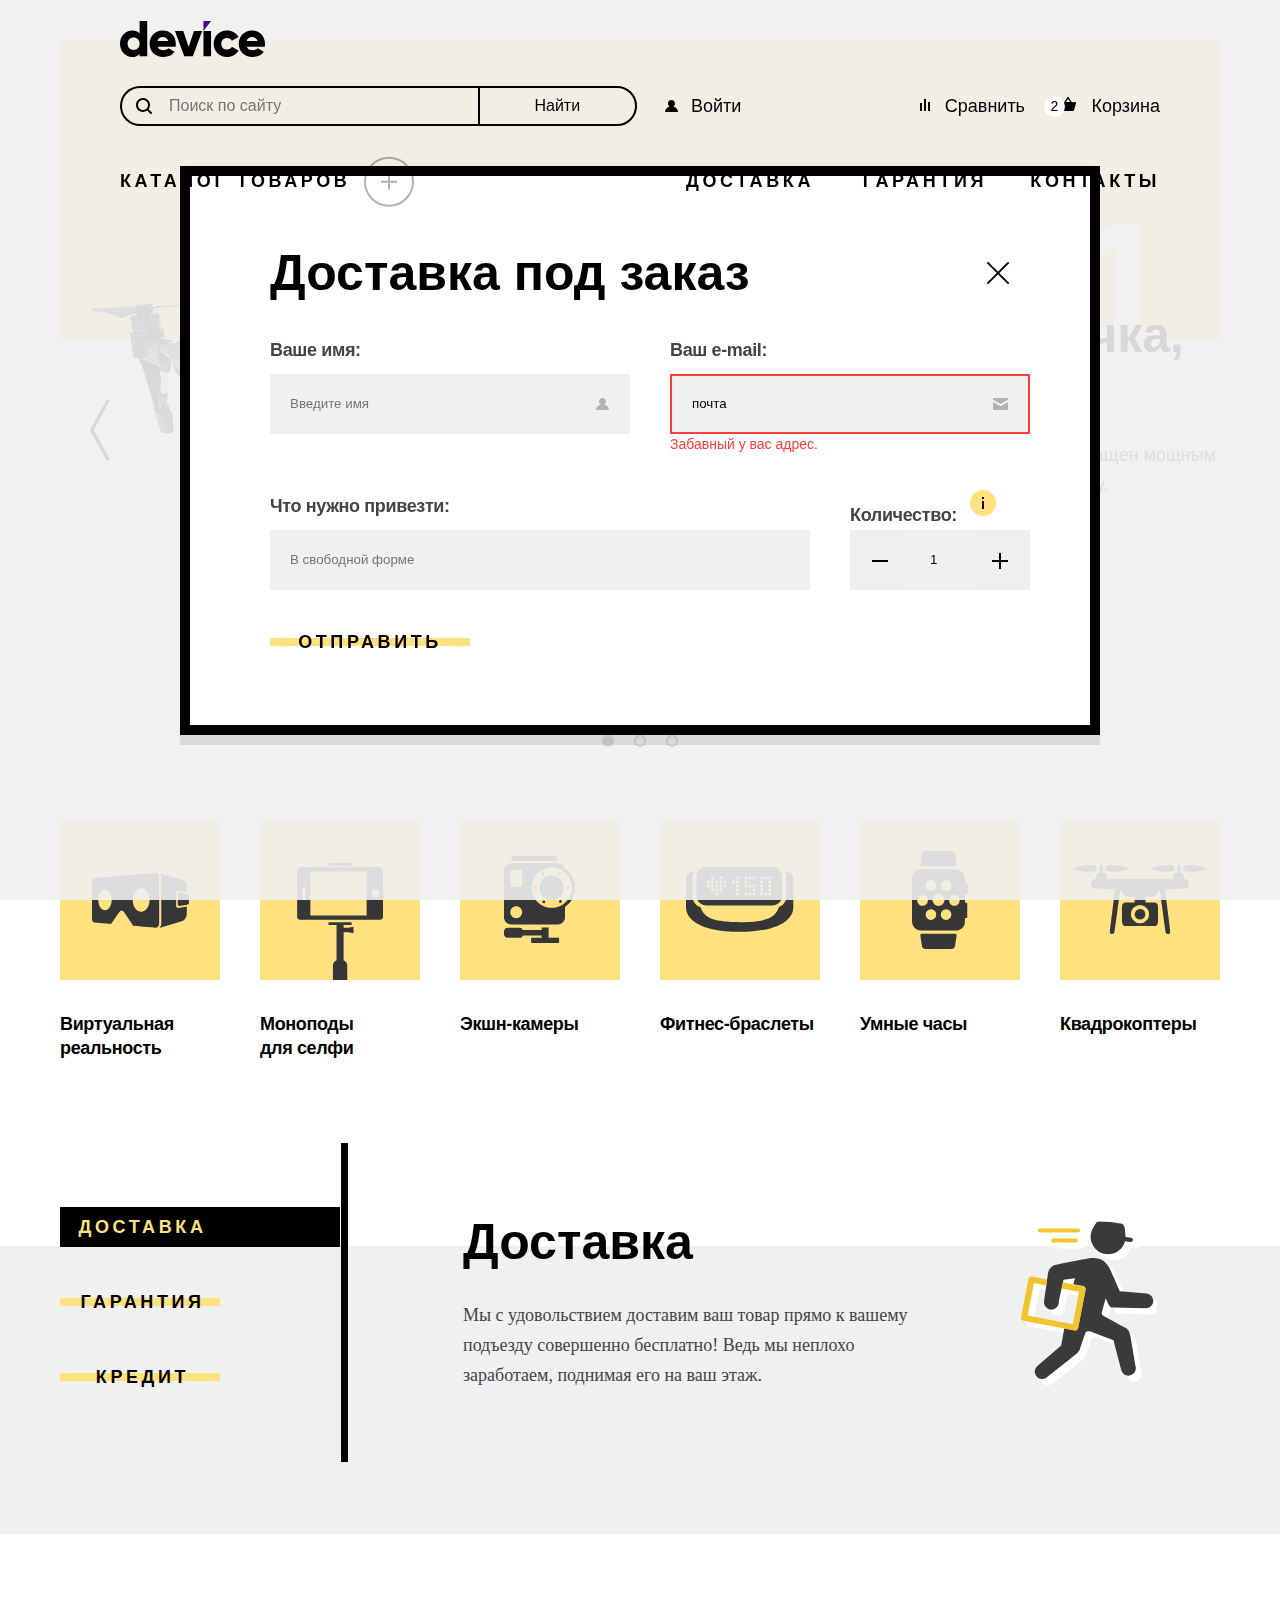
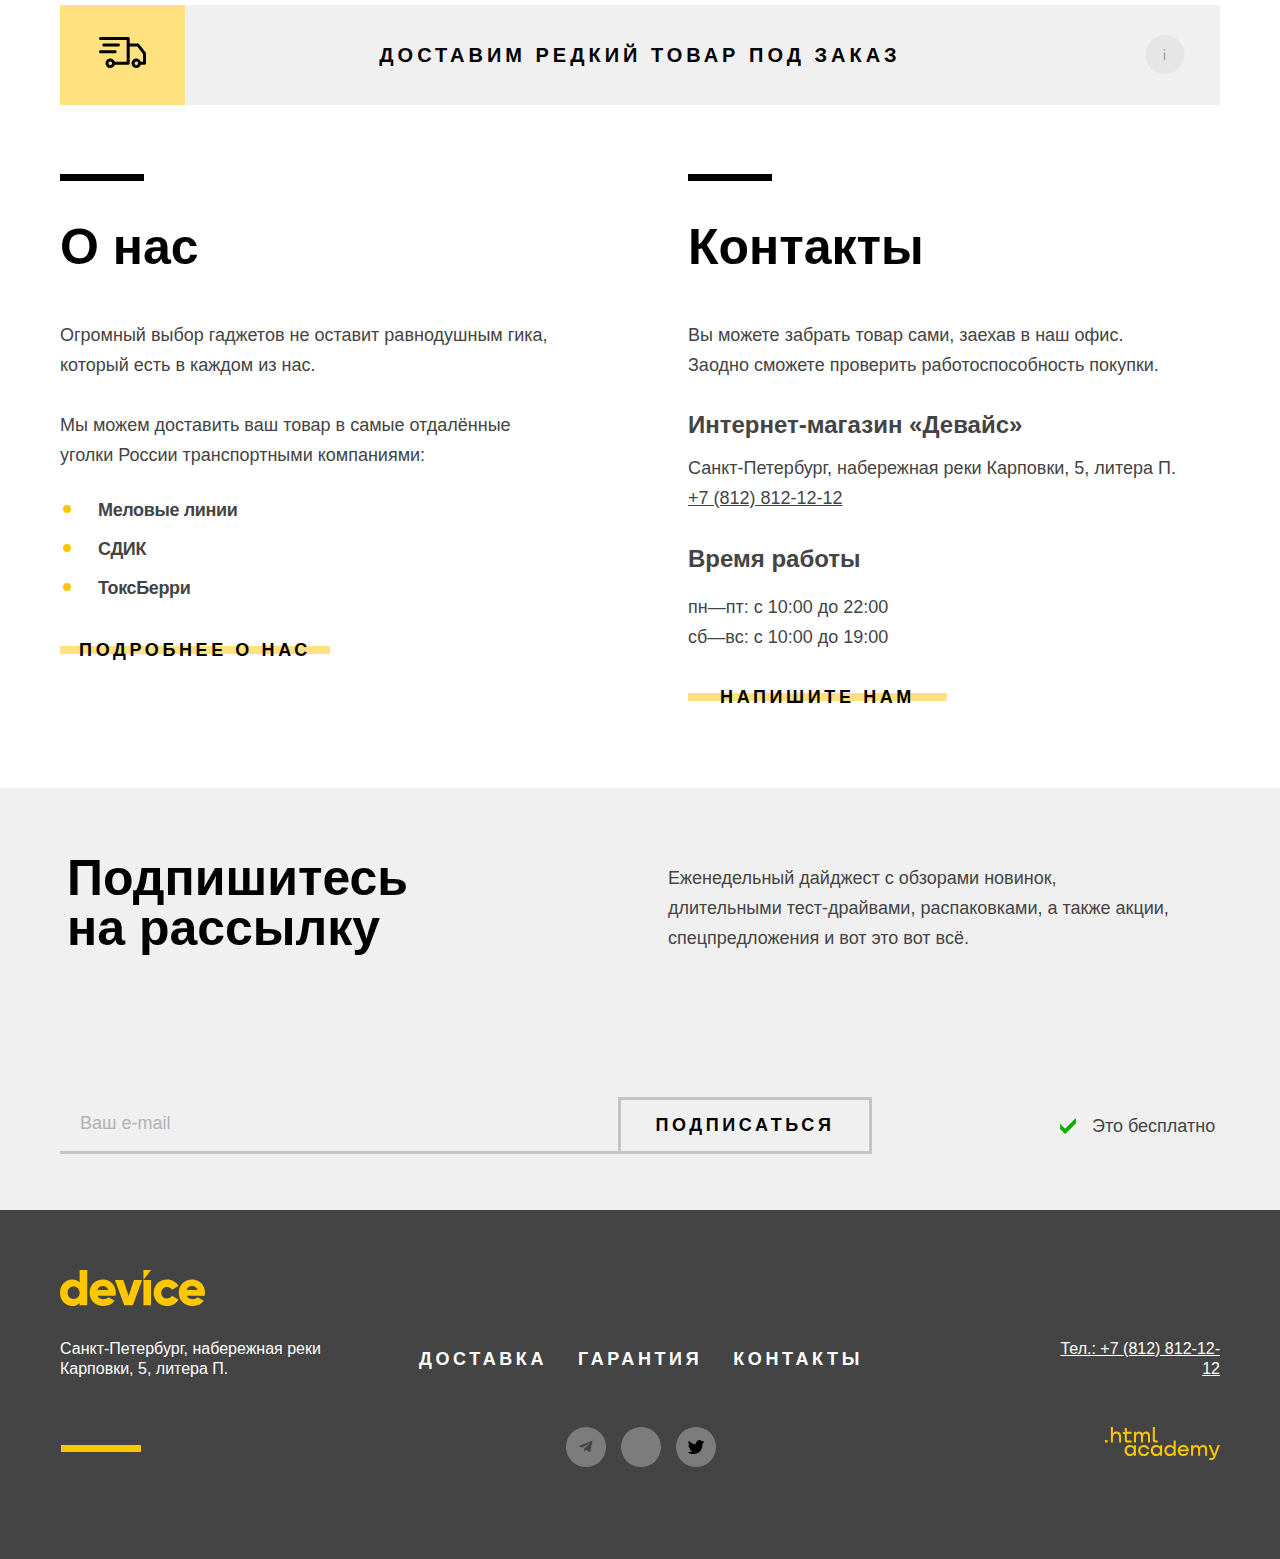
==== commit 25c22a52: "87% готов" ====
--- a/index.html
+++ b/index.html
@@ -5,56 +5,43 @@
     <meta charset="utf-8">
     <title>HTML Academy: Девайс</title>
     <link rel="stylesheet" href="styles/style.css">
-    <!-- <link rel="icon" href="favicon.ico">
-    <link rel="icon" type="image/png" href="images/icons/favicon.png"> -->
+    <link rel="icon" href="favicon.ico">
+    <link rel="icon" type="image/png" href="images/icons/favicon.png">
   </head>
 
   <body>
 
-    <!-- <div class="page-container"> -->
     <!--  Хедер  -->
     <header class="main-header">
       <a class="logo-link logo-link-header" href="index.html">
         <span class="visually-hidden">Логотип магазина гаджетов Device</span>
-        <img class="logo-image" src="/images/logo-black.svg" width="145" height="36" alt="Device">
+        <img class="logo-image" src="./images/logo-black.svg" width="145" height="36" alt="Device">
       </a>
       <nav class="navigation">
         <div class="top-line-wrapper">
           <!--  Поиск по сайту  -->
-          <div class="search-form-wrapper">
-            <form class="search-form" action="https://echo.htmlacademy.ru/" method="get">
-              <label class="search-form-label" for="search">
-                <span class="visually-hidden">Введите Ваш запрос</span>
-              </label>
-              <!-- <div class="search-wrapper"> -->
-              <input class="search-input" type="search" name="search" id="search" placeholder="Поиск по сайту" required>
-              <!-- Вставить на странице каталога -  value="Текст поиска"  -->
-              <div class="btn-wrapper">
-                <button class="search-button" type="submit">
-                  Найти
-                </button>
-              </div>
-              <!-- </div> -->
-            </form>
-          </div>
+          <form class="search-form" action="https://echo.htmlacademy.ru/" method="get">
+            <input class="search-input" type="search" name="search" id="search" placeholder="Поиск по сайту" required>
+            <label class="search-form-label" for="search">
+              <span class="visually-hidden">Введите Ваш запрос</span>
+            </label>
+            <button class="search-button" type="submit">
+              Найти
+            </button>
+          </form>
           <!--  Пользовательское меню  -->
           <ul class="user-menu-list">
             <li class="user-menu-item user-login-item">
               <a class="user-menu-link user-login" href="#">
                 Войти
               </a>
-              <div class="profile-wrapper">
-                <a class="user-menu-link user-login user-profile" href="#">Коля Петухов
-                </a>
-                <button class="user-logout-button user-profile" type="button">Выйти
-                </button>
-              </div>
+
             </li>
             <li class="user-menu-item">
               <a class="user-menu-link user-compare" href="#">Сравнить
               </a>
             </li>
-            <li class="user-menu-item">
+            <li class="user-menu-item user-cart-item">
               <a class="user-menu-link user-cart" href="#">
                 <span class="number-cart">2</span>
                 <span class="text-cart">
@@ -66,7 +53,7 @@
                 <ul class="cart-list">
                   <li class="cart-item">
                     <a class="cart-product-link" href="#">
-                      <img class="cart-product-img" src="images/product/amateur-selfie-stick-small.jpg" width="39"
+                      <img class="cart-product-img" src="./images/product/amateur-selfie-stick-small.jpg" width="39"
                         height="43" alt="">
                       <p class="cart-product-name">Любительская селфи-палка</p>
                     </a>
@@ -76,8 +63,8 @@
                   </li>
                   <li class="cart-item">
                     <a class="cart-product-link" href="#">
-                      <img class="cart-product-img" src="images/product/professional-selfie-stick-small.jpg" width="39"
-                        height="43" alt="">
+                      <img class="cart-product-img" src="./images/product/professional-selfie-stick-small.jpg"
+                        width="39" height="43" alt="">
                       <p class="cart-product-name">Профессиональная селфи-палка</p>
                     </a>
                     <button class="cart-delete-button">
@@ -108,45 +95,49 @@
         </div>
         <div class="bottom-line-wrapper">
           <div class="catalog-wrapper">
-            <a class="catalog-link" href="">
-              <span class="catalog-link-wrapper">
-                Каталог товаров
-              </span>
+            <a class="catalog-link" href="#">
+              Каталог товаров
             </a>
             <!--  Выпадающий каталог  -->
             <div class="subcatalog-wrapper">
               <h3 class="visually-hidden">Виртуальная ресльность и фото/видео.</h3>
               <ul class="subcatalog-list">
                 <li class="subcatalog-item">
-                  <a href="#" class="subcatalog-item-link">Виртуальная реальность</a>
+                  <a class="subcatalog-item-link" href="#">
+                    Виртуальная реальность</a>
                 </li>
                 <li class="subcatalog-item">
-                  <a href="catalog.html" class="subcatalog-item-link">Моноподы для cелфи</a>
+                  <a class="subcatalog-item-link" href="catalog.html">
+                    Моноподы для cелфи</a>
                 </li>
                 <li class="subcatalog-item">
-                  <a href="#" class="subcatalog-item-link">Экшн-камеры</a>
+                  <a class="subcatalog-item-link" href="#">
+                    Экшн-камеры</a>
                 </li>
               </ul>
               <h3 class="visually-hidden">Наручные гаджеты</h3>
               <ul class="subcatalog-list">
                 <li class="subcatalog-item">
-                  <a href="#" class="subcatalog-item-link">Фитнес-браслеты</a>
+                  <a class="subcatalog-item-link" href="#">
+                    Фитнес-браслеты</a>
                 </li>
                 <li class="subcatalog-item">
-                  <a href="#" class="subcatalog-item-link">Умные часы</a>
+                  <a class="subcatalog-item-link" href="#">
+                    Умные часы</a>
                 </li>
               </ul>
               <h3 class="visually-hidden">Коптеры</h3>
               <ul class="subcatalog-list">
                 <li class="subcatalog-item">
-                  <a href="#" class="subcatalog-item-link">Квадрокоптеры</a>
+                  <a class="subcatalog-item-link" href="#">
+                    Квадрокоптеры</a>
                 </li>
               </ul>
             </div>
           </div>
           <ul class="navigastion-service-list">
             <li class="services-item">
-              <a class="navigastion-link" href="#">Доставка</a>
+              <a class="navigastion-link navigastion-active-link" href="#">Доставка</a>
             </li>
             <li class="services-item">
               <a class="navigastion-link" href="#">Гарантия</a>
@@ -165,14 +156,12 @@
       <section class="slider">
         <h2 class="visually-hidden">Слайдер с кратким описанием уникальных гаджетов</h2>
         <!-- <div class="slider-wrapper"> -->
-        <ul class="slider-list">
+        <ol class="slider-list">
           <!--  Слайд 1  -->
           <li class="slider-item slider-item-active slider-item-1">
             <span class="slider-number">01</span>
-            <div class="slider-img-wrapper">
-              <img class="slider-img slider-img-01" src="images/slider-1.png" width="560" height="560"
-                alt="Модель квадроклптера,с красным лазерным лучом">
-            </div>
+            <img class="slider-img slider-img-01" src="./images/slider-1.png" width="560" height="560"
+              alt="Модель квадроклптера,с красным лазерным лучом">
             <div class="slider-description">
               <p class="slider-slogan title-like">Порхает как бабочка, жалит как пчела!</p>
               <p class="slider-text">Этот обычный, на первый взгляд, квадрокоптер оснащен мощным лазером,
@@ -197,7 +186,7 @@
           <!--  Слайд 2  -->
           <li class="slider-item slider-item-2">
             <span class="slider-number">02</span>
-            <img class="slider-img slider-img-02" src="images/slider-2.png" width="560" height="560"
+            <img class="slider-img slider-img-02" src="./images/slider-2.png" width="560" height="560"
               alt="Модель браслета, на дисплее котого надпись - Я вижу, что ты снова ешь.">
             <div class="slider-description">
               <p class="slider-slogan title-like">Худеем<br>правильно!</p>
@@ -219,7 +208,7 @@
           <!--  Слайд 3  -->
           <li class="slider-item slider-item-3">
             <span class="slider-number">03</span>
-            <img class="slider-img slider-img-03" src="images/slider-3.png" width="560" height="560"
+            <img class="slider-img slider-img-03" src="./images/slider-3.png" width="560" height="560"
               alt="Модель в сдоженном виде (телескопиская система) и с прикрепленными ножками.">
             <div class="slider-description">
               <p class="slider-slogan title-like">Делай селфи,<br> как Бен Стиллер!</p>
@@ -247,7 +236,7 @@
             </div>
           </li>
 
-        </ul>
+        </ol>
         <!--  Управление слайдером  -->
         <!--  Кнопки  -->
         <button class="slider-control slider-left-button" type="button">
@@ -260,17 +249,17 @@
         <ol class="slider-pagination">
           <li class="slider-pagination-item">
             <button class="slider-pagination-button slider-pagination-current" type="button">
-              <span class="visually-hidden">1 фото</span>
+              <span class="visually-hidden">Первое фото</span>
             </button>
           </li>
           <li class="slider-pagination-item">
             <button class="slider-pagination-button" type="button">
-              <span class="visually-hidden">2 фото</span>
+              <span class="visually-hidden">Второе фото</span>
             </button>
           </li>
           <li class="slider-pagination-item">
             <button class="slider-pagination-button" type="button">
-              <span class="visually-hidden">3 фото</span>
+              <span class="visually-hidden">Третье фото</span>
             </button>
           </li>
         </ol>
@@ -307,7 +296,7 @@
         <div class="services-wrapper">
           <ul class="for-slider-list">
             <li class="for-slider-item for-slider-current">
-              <a class="for-slider-link services-delivery-link" href="#">Доставка</a>
+              <a class="for-slider-link services-current-link services-delivery-link" href="#">Доставка</a>
             </li>
             <li class="for-slider-item">
               <a class="for-slider-link services-warranty-link" href="#">Гарантия</a>
@@ -348,15 +337,17 @@
               </li>
             </ul>
           </div>
-          <div class="delivery-rare-wraapper">
-            <a class="delivery-rare-button" href="#">
-              <span class="rare-text">
-                Доставим редкий товар под заказ
-              </span>
-            </a>
-          </div>
         </div>
       </section>
+      <div class="delivery-rare-wraapper">
+        <section class="rare-goods">
+          <a class="delivery-rare-button" href="#">
+            <span class="rare-text">
+              Доставим редкий товар под заказ
+            </span>
+          </a>
+        </section>
+      </div>
 
       <div class="about-contacts-wrapper">
         <!--  О нас  -->
@@ -376,7 +367,7 @@
           <a class="about-us-btn btn-more" href="#">Подробнее о нас</a>
         </section>
 
-        <!--  Котакты  -->
+        <!--  Контакты  -->
         <section class="contacts">
           <h2 class="contacts-title title-like">
             Контакты
@@ -392,9 +383,11 @@
             <address class="contacts-address">
               Санкт-Петербург, набережная реки Карповки, 5, литера П.
             </address>
-            <a class="contacts-phone" href="tel:+78128121212">+7 (812) 812-12-12</a>
+            <div class="phone-wrapper">
+              <a class="contacts-phone" href="tel:+78128121212">+7 (812) 812-12-12</a>
+            </div>
           </div>
-          <h3 class="contacts-subtitle">Время работы»</h3>
+          <h3 class="contacts-subtitle">Время работы</h3>
           <ul class="contacts-schedule-list">
             <li class="contacts-schedule-item">пн—пт: с 10:00 до 22:00</li>
             <li class="contacts-schedule-item">сб—вс: с 10:00 до 19:00</li>
@@ -405,7 +398,7 @@
         </section>
       </div>
       <!--  Подписка  -->
-      <div class="max-wide-wrapper">
+      <div class="subscribe-wide-wrapper">
         <section class="subscribe">
           <div class="subscribe-head-wrapper">
             <h2 class="subscribe-title title-like">
@@ -419,7 +412,7 @@
           <div class="subscribe-form-wrapper">
             <form class="subscribe-form" action="https://echo.htmlacademy.ru/" method="post">
               <label class="visually-hidden" for="subscribe-email">E-mail.</label>
-              <input class="subscribe-email wrong-email" type="email" name="subscribe-email" id="subscribe-email"
+              <input class="subscribe-email" type="email" name="subscribe-email" id="subscribe-email"
                 placeholder="Ваш e-mail" required>
               <button class="subscribe-button" type="submit">Подписаться</button>
             </form>
@@ -430,10 +423,10 @@
     </main>
 
     <!--  Подвал  -->
-    <div class="max-wide-wrapper footer-wide-wrapper">
+    <div class="footer-wide-wrapper">
       <footer class="footer">
         <a class="logo-link-footer" href="https://htmlacademy.ru/">
-          <img class="logo-image logo-image-footer" src="/images/logo-yellow.svg" width="145" height="36"
+          <img class="logo-image logo-image-footer" src="./images/logo-yellow.svg" width="145" height="36"
             alt="Логотип магазина гаджетов Device">
         </a>
         <!-- <div class="footer-wrapper"> -->
@@ -452,74 +445,28 @@
               <a class="footer-service-link" href="#">Контакты</a>
             </li>
           </ul>
-          <!-- <div class="phone-wrapper"> -->
-          <a class="footer-phone" href="tel:+78128121212">Тел.: +7 (812) 812-12-12</a>
-          <!-- </div> -->
+          <div class="phone-footer-wrapper">
+            <a class="footer-phone" href="tel:+78128121212">Тел.: +7 (812) 812-12-12</a>
+          </div>
         </div>
         <div class="footer-bottom-wrapper">
           <ul class="social-list">
             <!--  Телеграмм -->
             <li class="social-item">
-              <a class="social-link" href="https://t.me/htmlacademy">
+              <a class="social-link telegramm-link" href="https://t.me/htmlacademy">
                 <span class="visually-hidden">Telegram.</span>
-                <div class="social-wrapper">
-                  <svg class="social-icon" aria-hidden="true" focusable="false" width="14" height="12"
-                    viewBox="0 0 14 12" fill="none" xmlns="http://www.w3.org/2000/svg">
-                    <g clip-path="url(#clip0_19415_1282)">
-                      <path
-                        d="M12.4431 0.0735832L0.623071 4.63158C-0.183596 4.95558 -0.178929 5.40558 0.475071 5.60625L3.50974 6.55292L10.5311 2.12292C10.8631 1.92092 11.1664 2.02958 10.9171 2.25092L5.2284 7.38492H5.22707L5.2284 7.38558L5.01907 10.5136C5.32574 10.5136 5.46107 10.3729 5.63307 10.2069L7.10707 8.77358L10.1731 11.0382C10.7384 11.3496 11.1444 11.1896 11.2851 10.5149L13.2977 1.02958C13.5037 0.203583 12.9824 -0.170417 12.4431 0.0735832Z"
-                        fill="black" />
-                    </g>
-                    <defs>
-                      <clipPath id="clip0_19415_1282">
-                        <rect width="14" height="12" fill="white" />
-                      </clipPath>
-                    </defs>
-                  </svg>
-                </div>
-
               </a>
             </li>
             <!--  Ютуб -->
             <li class="social-item">
-              <a class="social-link" href="https://www.youtube.com/user/htmlacademyru">
+              <a class="social-link youtube-link" href="https://www.youtube.com/user/htmlacademyru">
                 <span class="visually-hidden">Youtube.</span>
-                <div class="social-wrapper">
-                  <svg class="social-icon" aria-hidden="true" focusable="false" width="16" height="11"
-                    viewBox="0 0 16 11" fill="none" xmlns="http://www.w3.org/2000/svg">
-                    <g clip-path="url(#clip0_19415_1259)">
-                      <path
-                        d="M15.6671 1.67464C15.5765 1.35146 15.4 1.05887 15.1564 0.827973C14.9059 0.589975 14.5989 0.41973 14.2644 0.333306C13.0124 0.00330585 7.99641 0.00330593 7.99641 0.00330593C5.9053 -0.0204856 3.8147 0.0841556 1.73641 0.316639C1.40187 0.409448 1.09545 0.583497 0.844411 0.823306C0.597745 1.06064 0.419078 1.35331 0.325745 1.67397C0.10154 2.8818 -0.00739387 4.1082 0.000411455 5.33664C-0.00758854 6.56397 0.101078 7.78997 0.325745 8.99931C0.417078 9.31864 0.595078 9.60997 0.842411 9.84531C1.08974 10.0806 1.39774 10.2506 1.73641 10.3406C3.00508 10.67 7.99641 10.67 7.99641 10.67C10.0902 10.6938 12.1835 10.5892 14.2644 10.3566C14.5989 10.2702 14.9059 10.1 15.1564 9.86197C15.3999 9.63112 15.5762 9.33849 15.6664 9.01531C15.8965 7.80794 16.0083 6.58103 16.0004 5.35197C16.0177 4.11771 15.906 2.88502 15.6671 1.67397V1.67464ZM6.40174 7.61931V3.05464L10.5751 5.33731L6.40174 7.61931Z"
-                        fill="black" />
-                    </g>
-                    <defs>
-                      <clipPath id="clip0_19415_1259">
-                        <rect width="16" height="11" fill="white" />
-                      </clipPath>
-                    </defs>
-                  </svg>
-                </div>
               </a>
             </li>
             <!--  Твиттер -->
             <li class="social-item">
-              <a class="social-link" href="https://twitter.com/htmlacademy_ru">
+              <a class="social-link twitter-link" href="https://twitter.com/htmlacademy_ru">
                 <span class="visually-hidden">Twitter.</span>
-                <div class="social-wrapper">
-                  <svg class="social-icon" aria-hidden="true" focusable="false" width="16" height="14"
-                    viewBox="0 0 16 14" fill="none" xmlns="http://www.w3.org/2000/svg">
-                    <g clip-path="url(#clip0_11534_7054)">
-                      <path
-                        d="M10.3467 0.154515C11.9467 -0.34346 13.12 0.4533 13.76 1.25006C14.2933 1.05087 14.9333 0.85168 15.5733 0.65249C15.5733 1.44925 15.04 2.04682 14.72 2.24601C15.4667 2.4452 16 1.84763 16 1.84763C15.8933 2.74398 15.04 3.54074 14.5067 3.73993C14.2933 10.0144 11.52 14.0978 5.01333 13.9982C4.48 13.9982 5.12 13.9982 4.58667 13.9982C4.26667 13.9982 0.64 13.5998 0 12.2055C2.13333 12.4047 3.62667 11.8071 4.37333 11.11C3.52 10.8112 1.81333 10.7116 1.6 8.3213C1.92 8.52049 2.13333 8.62009 2.77333 8.52049C1.6 7.72373 0.32 7.02657 0.426667 5.03467C0.746667 5.33345 1.38667 5.53264 1.70667 5.43305C1.06667 5.23386 -0.213333 2.3456 0.853333 0.85168C2.56 2.54479 4.37333 4.23791 7.57333 4.3375C7.78667 2.24601 8.64 0.85168 10.3467 0.154515Z"
-                        fill="black" />
-                    </g>
-                    <defs>
-                      <clipPath id="clip0_11534_7054">
-                        <rect width="16" height="14" fill="white" />
-                      </clipPath>
-                    </defs>
-                  </svg>
-                </div>
               </a>
             </li>
           </ul>
@@ -532,69 +479,79 @@
             </svg>
           </a>
         </div>
-        <!-- </div> -->
       </footer>
     </div>
 
-    <!-- </div> -->
 
     <!--  Модальное окно  -->
-    <!--
-     <div class="modal-overlay">
+    <div class="modal-overlay modal-show">
       <div class="modal modal-container">
         <button class="modal-close-button" type="button">
           <span class="visually-hidden">Закрыть окно заказа.</span>
         </button>
         <section class="modal-content">
-          <h2 class="modal-title">Доставка под заказ.</h2>
+          <h2 class="modal-title title-like">Доставка под заказ</h2>
           <form class="modal-form" action="https://echo.htmlacademy.ru/" name="modal-search" method="post">
-            <fieldset class="username-group">
+            <fieldset class="modal-form-field username-group">
               <label class="username-label" for="username">
                 Ваше имя:
               </label>
-              <input class="username-field" type="text" id="username" name="username" placeholder="Введите имя"
-                required>
+              <input class="username-field modal-input" type="text" id="username" name="username"
+                placeholder="Введите имя" required>
             </fieldset>
-            <fieldset class="email-group">
+            <fieldset class="modal-form-field email-group">
               <label class="email-label" for="modal-email">
                 Ваш e-mail:
               </label>
-              <input class="modal-email" type="email" id="modal-email" name="modal-email" placeholder="Введите e-mail"
-                value="почта" required>
-              <p class="wrong-email">Забавный у вас адрес.</p>
+              <input class="modal-email modal-wrong modal-input" type="email" id="modal-email" name="modal-email"
+                placeholder="Введите e-mail" value="почта" required>
+              <p class="wrong-email-text">Забавный у вас адрес.</p>
             </fieldset>
-            <fieldset class="goods-group">
+            <fieldset class="modal-form-field goods-group">
               <label class="goods-label" for="goods-order">
                 Что нужно привезти:
               </label>
-              <input class="goods-field" type="text" id="goods-order" name="goods-order" placeholder="В свободной форме"
-                required>
+              <input class="goods-field modal-input" type="text" id="goods-order" name="goods-order"
+                placeholder="В свободной форме" required>
             </fieldset>
-            <div class="value-container">
-              <fieldset class="value">
-                <legend class="visually-hidden">Количество товара, который Вы хотите заказать.
-                </legend>
+            <fieldset class="modal-form-field value">
+              <div class="value-label-wrapper">
                 <label class="value-label" for="value-goods"> Количество:
                 </label>
-                <div class="buton-container">
-                  <button class="minus-button" type="button">
-                    <span class="visually-hidden">Нажмите, чтобы уменьшить количество.</span>
-                  </button>
-                  <input class="volume-goods" type="number" name="value-goods" id="value-goods" value="1" min="1"
-                    required>
-                  <button class="plus-button" type="button">
-                    <span class="visually-hidden">Нажмите, чтобы увеличить количество.</span>
-                  </button>
-                </div>
-              </fieldset>
-              <button class="modal-button" type="submit">Отправить
-              </button>
-            </div>
+                <button class="note-btn">
+                  <span class="visually-hidden">
+                    Примечение о заказываемом количестве товаров:
+                  </span>
+                </button>
+              </div>
+              <p class="note-text">
+                Постараемся найти, сколько нужно. Привезём сколько получится по требованиям
+                к провозу багажа.
+              </p>
+              <div class="modal-btn-container">
+                <button class="modal-contral-btn minus-btn" type="button">
+                  <span class="visually-hidden">Нажмите, чтобы уменьшить количество.</span>
+                </button>
+                <input class="volume-goods" type="number" name="value-goods" id="value-goods" value="1" min="1"
+                  required>
+                <button class="modal-contral-btn plus-btn" type="button">
+                  <span class="visually-hidden">Нажмите, чтобы увеличить количество.</span>
+                </button>
+              </div>
+            </fieldset>
+            <button class="modal-btn btn-more" type="submit">Отправить
+            </button>
           </form>
         </section>
       </div>
     </div>
- -->
+
+
+
+    <script src="./scripts/script.js"></script>
+
+
+
   </body>
 
 </html>
--- a/styles/style.css
+++ b/styles/style.css
@@ -0,0 +1,2600 @@
+@font-face {
+  font-family: "Raleway";
+  font-style: normal;
+  font-weight: 800;
+  src: url("../fonts/raleway/raleway-800.woff2") format("woff2");
+  font-display: swap;
+}
+
+@font-face {
+  font-family: "Rubik";
+  font-style: normal;
+  font-weight: 400;
+  src: url("../fonts/rubik/rubik-400.woff2") format("woff2");
+  font-display: swap;
+}
+
+@font-face {
+  font-family: "Rubik";
+  font-style: normal;
+  font-weight: 700;
+  src: url("../fonts/rubik/rubik-700.woff2") format("woff2");
+  font-display: swap;
+}
+
+*,
+*::before,
+*::after {
+  box-sizing: border-box;
+}
+
+.visually-hidden {
+  position: absolute;
+  width: 1px;
+  height: 1px;
+  margin: -1px;
+  padding: 0;
+  border: 0;
+  clip: rect(0 0 0 0);
+  overflow: hidden;
+}
+
+html {
+  height: 100%;
+}
+
+body {
+  display: flex;
+  flex-direction: column;
+  min-height: 100%;
+  margin: 0;
+  font-family: "Rubik", "Arial", sans-serif;
+  font-size: 18px;
+  font-style: normal;
+  font-weight: 400;
+  line-height: 30px;
+  color: #444444;
+  background-color: #ffffff;
+  z-index: -5;
+  position: relative;
+}
+
+.main-header {
+  width: 1160px;
+  margin: 0 auto;
+  background-color: #ffe17f;
+  padding-top: 86px;
+  padding-bottom: 18px;
+  position: relative;
+  /* z-index: 2; */
+}
+
+.main-header::before {
+  content: "";
+  background-color: #ffffff;
+  width: 1160px;
+  height: 40px;
+  position: absolute;
+  left: 0;
+  top: 0;
+}
+
+.main-header a {
+  text-decoration: none;
+  color: #000000;
+}
+
+.logo-link-header {
+  display: block;
+  z-index: 1;
+  position: absolute;
+  top: 21px;
+  left: 60px;
+}
+
+.logo-image {
+  display: block;
+  margin: 0 auto;
+}
+
+.main-header a:hover {
+  opacity: 0.6;
+}
+
+.main-header a:active {
+  opacity: 0.3;
+}
+
+.logo-link:focus {
+  border: none;
+  outline: none;
+}
+
+.logo-link:focus .logo-image {
+  outline: 2px solid #af4fff;
+  outline-offset: 1px;
+}
+
+/* .logo-link:active .logo-image {
+  opacity: 0.3;
+} */
+
+.navigation {
+  width: 1040px;
+  margin: 0 auto;
+  position: relative;
+  z-index: 1;
+}
+
+.main-header ul,
+.main-header li {
+  list-style: none;
+  margin: 0;
+}
+
+.main-header ul {
+  padding-left: 0;
+}
+
+.top-line-wrapper {
+  display: flex;
+  flex-wrap: wrap;
+  margin-bottom: 30px;
+  justify-content: space-between;
+}
+
+/*  Поиск  */
+.search-form {
+  width: 517px;
+  margin: 0;
+  padding: 0;
+  position: relative;
+  display: flex;
+}
+
+.search-form:disabled {
+  opacity: 0.3;
+}
+
+.search-form-label {
+  position: absolute;
+  width: 359px;
+  height: 43px;
+  top: -2px;
+  left: 0;
+  border: none;
+  z-index: 1;
+}
+
+.search-input {
+  width: 359px;
+  background: transparent;
+  padding: 6px 20px 6px 47px;
+  font-family: "Rubik", "Arial", sans-serif;
+  font-size: 16px;
+  font-style: normal;
+  font-weight: 400;
+  line-height: 20px;
+  background-image: url("../images/icons/search.svg");
+  background-repeat: no-repeat;
+  background-position: 14px 50%;
+  z-index: 1;
+  border: 2px solid #000000;
+  border-right: none;
+  border-radius: 50px 0 0 50px;
+}
+
+.search-input:focus + .search-form-label {
+  outline: 2px solid #af4fff;
+  outline-offset: 1px;
+}
+
+.search-input:focus-visible,
+.search-button {
+  outline: none;
+}
+
+.search-button {
+  width: 160px;
+  margin: 0;
+  background: transparent;
+  min-height: 40px;
+  font-family: "Rubik", "Arial", sans-serif;
+  font-size: 16px;
+  font-weight: 400;
+  line-height: 20px;
+  position: relative;
+  padding: 5px 20px;
+  border: 2px solid #000000;
+  border-radius: 0 50px 50px 0;
+  transition: all 0.4s;
+  z-index: 2;
+}
+
+.search-button:hover {
+  background-color: #000000;
+  color: #ffffff;
+}
+
+.search-button:active {
+  color: rgba(255, 255, 255, 0.3);
+}
+
+.search-button:focus::before {
+  position: absolute;
+  top: -3px;
+  left: -3px;
+  content: "";
+  width: calc(100% + 6px);
+  height: calc(100% + 6px);
+  outline: 2px solid #af4fff;
+  outline-offset: 2px;
+  /* display: none;*/
+}
+
+.user-menu-list {
+  width: 510px;
+  display: flex;
+  justify-content: flex-end;
+  flex-wrap: wrap;
+  font-family: "Rubik", "Arial", sans-serif;
+  font-size: 18px;
+  font-weight: 400;
+  line-height: 30px;
+}
+
+.user-menu-link {
+  display: inline-block;
+  padding-top: 5px;
+  text-align: end;
+}
+
+.user-menu-item {
+  padding: 0;
+  position: relative;
+}
+
+.user-login-item {
+  width: 251px;
+  display: flex;
+  justify-content: flex-start;
+}
+
+.user-login {
+  width: auto;
+  background-image: url("../images/icons/user.svg");
+  background-repeat: no-repeat;
+  background-position: left 50%;
+  text-align: left;
+  padding-left: 27px;
+  padding-right: 27px;
+}
+
+.user-logout-button {
+  font-family: "Rubik", "Arial", sans-serif;
+  font-size: 18px;
+  font-style: normal;
+  font-weight: 400;
+  line-height: 30px;
+  border: none;
+  background: transparent;
+  opacity: 0.3;
+  padding: 0;
+  padding-top: 5px;
+  align-self: self-start;
+  margin-right: 15px;
+}
+
+.user-compare {
+  width: 110px;
+  background-image: url("../images/icons/compare.svg");
+  background-repeat: no-repeat;
+  background-position: 5px 13px;
+  margin-right: 19px;
+}
+
+.user-cart {
+  width: 116px;
+}
+
+.number-cart {
+  background: #ffffff;
+  border-radius: 11px;
+  min-width: 21px;
+  height: 21px;
+  display: inline-block;
+  font-family: "Rubik", "Arial", sans-serif;
+  font-size: 14px;
+  font-style: normal;
+  font-weight: 400;
+  line-height: normal;
+  left: 0;
+  top: 10px;
+  z-index: 1;
+  text-align: center;
+  position: absolute;
+  padding: 2px;
+}
+
+.text-cart {
+  background-image: url("../images/icons/cart.svg");
+  background-repeat: no-repeat;
+  background-position: 5px 6px;
+  width: 105px;
+  height: 20px;
+  display: inline-block;
+}
+
+/* .user-menu-link:hover {
+  opacity: 0.6;
+} */
+
+.user-cart-item:hover .subcart-container {
+  display: block;
+}
+
+/* .user-menu-link:active {
+  opacity: 0.3;
+} */
+
+.user-menu-link:focus {
+  outline: 2px solid #af4fff;
+  outline-offset: 2px;
+}
+
+/*  Всплывающая корзина  */
+.subcart-container {
+  width: 320px;
+  position: absolute;
+  display: none;
+  left: -127px;
+  top: 41px;
+  background-color: #000000;
+  color: #ffffff;
+}
+
+.subcart-container::before {
+  content: url("../images/icons/trangale-for-subcart.svg");
+  position: absolute;
+  top: -20px;
+  left: 50%;
+  transform: translateX(-50%);
+}
+
+.subcart-container p {
+  margin: 0;
+}
+
+.cart-item {
+  width: 100%;
+  padding: 20px;
+  display: flex;
+  justify-content: space-between;
+}
+
+.cart-product-link {
+  width: 215px;
+  display: flex;
+  gap: 23px;
+}
+
+/* .cart-product-link:hover {
+  opacity: 0.6;
+} */
+
+/* .cart-product-link:active {
+  opacity: 0.3;
+} */
+
+.cart-product-link:focus {
+  outline: 2px solid #af4fff;
+  outline-offset: 2px;
+}
+
+.cart-product-img {
+  display: block;
+  width: 39px;
+  height: 43px;
+}
+
+.cart-product-name {
+  margin: 0;
+  color: #ffffff;
+  font-family: "Rubik", "Arial", sans-serif;
+  font-size: 16px;
+  font-style: normal;
+  font-weight: 400;
+  line-height: 20px;
+}
+
+.cart-delete-button {
+  background-color: transparent;
+  border: none;
+  width: 10px;
+  height: 10px;
+  position: relative;
+  cursor: pointer;
+}
+
+.cart-delete-button::before,
+.cart-delete-button::after {
+  position: absolute;
+  top: 4px;
+  left: -1px;
+  content: "";
+  background-color: white;
+  width: 14px;
+  height: 1px;
+}
+
+.cart-delete-button::before {
+  transform: rotate(45deg);
+}
+
+.cart-delete-button::after {
+  transform: rotate(-45deg);
+}
+
+/* .cart-delete-button:hover {
+  opacity: 0.6;
+} */
+
+/* .cart-delete-button:active {
+  opacity: 0.3;
+} */
+
+.cart-delete-button:focus {
+  outline: 2px solid #af4fff;
+  outline-offset: 2px;
+}
+
+.cart-total-wrapper {
+  width: 100%;
+  min-height: 44px;
+  background-color: #1a1a1a;
+  display: flex;
+  justify-content: space-between;
+  align-items: center;
+  padding: 0 20px;
+}
+
+.cart-total {
+  max-width: 150px;
+  font-family: "Rubik", "Arial", sans-serif;
+  font-size: 16px;
+  font-style: normal;
+  font-weight: 400;
+  line-height: 20px;
+}
+
+.open-cart-wrapper {
+  width: 100%;
+  padding: 20px;
+}
+
+.open-cart-button {
+  display: grid;
+  background-color: #ffffff;
+  font-family: "Raleway", "Arial", sans-serif;
+  font-size: 18px;
+  font-style: normal;
+  font-weight: 800;
+  line-height: normal;
+  letter-spacing: 3.6px;
+  text-transform: uppercase;
+  color: #000000;
+  width: 280px;
+  min-height: 50px;
+  text-align: center;
+  align-items: center;
+  justify-content: center;
+  position: relative;
+  transition: all 1s;
+  overflow: hidden;
+}
+
+.open-cart-text {
+  position: relative;
+}
+
+.open-cart-button::before {
+  content: "";
+  position: absolute;
+  top: 0;
+  left: 0;
+  width: 100%;
+  height: 100%;
+  background-color: #ffe17f;
+  transition: all 0.4s;
+  z-index: 0;
+  transform: translateY(100%);
+}
+
+.open-cart-button:hover::before {
+  transform: translateY(0);
+}
+
+.open-cart-button:active {
+  background-color: #ffe17f;
+}
+
+.open-cart-button:active .open-cart-text {
+  opacity: 0.3;
+}
+
+.open-cart-button:focus {
+  outline: 2px solid #af4fff;
+  outline-offset: 3px;
+}
+
+.open-cart-button:disabled {
+  opacity: 0.3;
+}
+
+/*  Общая навигация  */
+.bottom-line-wrapper {
+  display: flex;
+  flex-wrap: wrap;
+  justify-content: space-between;
+  align-items: center;
+}
+
+.catalog-link,
+.navigastion-link {
+  font-family: "Raleway", "Arial", sans-serif;
+  font-size: 18px;
+  font-weight: 800;
+  line-height: normal;
+  letter-spacing: 3.6px;
+  text-transform: uppercase;
+  display: block;
+}
+
+.catalog-wrapper {
+  width: 300px;
+  position: relative;
+}
+
+.catalog-link {
+  position: relative;
+  width: 295px;
+  min-height: 51px;
+  display: flex;
+  align-items: center;
+}
+
+.catalog-link::before {
+  content: "";
+  background-image: url("../images/icons/plus-catalog.svg");
+  background-repeat: no-repeat;
+  position: absolute;
+  width: 50px;
+  height: 51px;
+  right: 1px;
+  top: 0;
+  opacity: 0.3;
+}
+
+.catalog-link:hover::before,
+.catalog-link:active::before {
+  opacity: 1;
+}
+
+/*  для раскрытого каталога  */
+/*
+.catalog-link::before {
+  background-image: url("../images/icons/minus-catalog.svg");
+}
+ */
+
+.catalog-link:focus,
+.subcatalog-item-link:focus {
+  outline: 2px solid #af4fff;
+  outline-offset: 2px;
+}
+
+/*  Выпадающий каталог  */
+.subcatalog-wrapper {
+  /*  по активности менять на grid  */
+  width: 1160px;
+  grid-template-columns: 252px 211px 211px auto;
+  row-gap: 50px;
+  display: none;
+  position: absolute;
+  left: -60px;
+  top: 100%;
+  background-color: #ffe17f;
+  padding: 14px 60px 27px;
+  z-index: -1;
+}
+
+.catalog-wrapper:hover .subcatalog-wrapper {
+  display: grid;
+}
+
+.subcatalog-list {
+  min-height: 120px;
+}
+
+.subcatalog-item-link {
+  font-family: "Rubik", "Arial", sans-serif;
+  font-size: 16px;
+  line-height: 18px;
+  font-style: normal;
+  font-weight: 400;
+  margin-bottom: 18px;
+  display: inline-block;
+}
+
+/* .subcatalog-item-link:hover {
+  opacity: 0.6;
+} */
+
+/* .subcatalog-item-link:active {
+  opacity: 0.3;
+} */
+
+.navigastion-service-list {
+  display: flex;
+  flex-wrap: wrap;
+  justify-content: flex-end;
+  gap: 38px;
+  width: 500px;
+  margin-right: -3px;
+}
+
+.services-item {
+  width: 135px;
+  word-wrap: break-word;
+  display: flex;
+  justify-content: flex-end;
+}
+
+.navigastion-link:focus {
+  outline: 2px solid #af4fff;
+  outline-offset: 2px;
+}
+
+/*  для активного элемента  */
+.navigastion-active-link {
+  position: relative;
+}
+
+.navigastion-active-link::after {
+  content: "";
+  width: calc(100% - 2px);
+  height: 2px;
+  top: 25px;
+  left: 0;
+  background-color: #000000;
+  position: absolute;
+  display: none;
+}
+
+.navigastion-active-link:focus {
+  outline: none;
+}
+
+.navigastion-active-link:focus::before {
+  content: "";
+  width: 100%;
+  height: calc(100% + 8px);
+  top: 0;
+  left: 0;
+  position: absolute;
+  outline: 2px solid #af4fff;
+  outline-offset: 2px;
+}
+
+.main-page {
+  flex-grow: 3;
+}
+
+.main-page a:focus {
+  outline: 2px solid #af4fff;
+  outline-offset: 2px;
+}
+
+/*
+.main-page button:focus:not(.subscribe-button)
+*/
+
+/*  Слайдер с товарами  */
+.slider {
+  width: 1160px;
+  position: relative;
+  margin: 0 auto;
+  padding-top: 85px;
+  top: 0;
+  padding-bottom: 19px;
+}
+
+.slider-list,
+.slider li {
+  list-style: none;
+  margin: 0;
+  padding: 0;
+}
+
+.slider::before {
+  content: "";
+  background: #ffe17f;
+  width: 1160px;
+  height: 114px;
+  position: absolute;
+  left: 0;
+  top: 0;
+  z-index: -2;
+}
+
+.slider-number {
+  font-family: "Rubik", "Arial", sans-serif;
+  font-size: 180px;
+  font-weight: 700;
+  line-height: 30px;
+  color: #ffffff;
+  position: absolute;
+  top: 46px;
+  right: 48px;
+}
+
+.slider-item-active {
+  display: flex;
+  justify-content: space-between;
+  gap: 40px;
+}
+
+.slider-item > div {
+  width: 560px;
+}
+
+.slider-img {
+  object-fit: contain;
+  margin-top: -121px;
+}
+
+.slider-description p {
+  margin-top: 0;
+  position: relative;
+}
+
+.title-like {
+  font-family: "Raleway", "Arial", sans-serif;
+  font-size: 50px;
+  font-style: normal;
+  font-weight: 800;
+  line-height: 50px;
+  color: #000000;
+}
+
+.slider-slogan {
+  margin-bottom: 30px;
+}
+
+.slider-text {
+  font-family: "Rubik", "Arial", sans-serif;
+  font-size: 18px;
+  font-weight: 400;
+  line-height: 30px;
+  margin-bottom: 57px;
+}
+
+.btn-more-wrapper {
+  width: 220px;
+  display: flex;
+  justify-content: center;
+  margin-bottom: 54px;
+}
+
+.btn-more {
+  font-family: "Raleway", "Arial", sans-serif;
+  font-size: 18px;
+  font-weight: 800;
+  letter-spacing: 3.6px;
+  text-transform: uppercase;
+  color: #000000;
+  text-align: center;
+  text-decoration: none;
+  word-wrap: break-word;
+  padding: 0 10px;
+  width: 220px;
+  position: relative;
+}
+
+.btn-more::before {
+  content: "";
+  background: #ffe17f;
+  width: 100%;
+  height: 8px;
+  position: absolute;
+  left: 0;
+  top: 49%;
+  transform: translateY(-50%);
+  z-index: -1;
+  transition: height 0.4s;
+
+}
+
+.btn-more:hover::before {
+  height: calc(100% + 10px);
+}
+
+.btn-more:active::before {
+  background: #ffcc33;
+}
+
+.slider-property-list {
+  display: flex;
+  gap: 20px;
+  padding-left: 0;
+  width: 560px;
+}
+
+.slider-item-2 {
+  display: none;
+}
+
+.slider-item-3 {
+  display: none;
+}
+
+.slider-item-3 .slider-property-list {
+  gap: 40px;
+}
+
+.slider-property-item {
+  font-family: "Rubik", "Arial", sans-serif;
+  font-weight: 400;
+  line-height: 30px;
+}
+
+.slider-property-volume {
+  font-size: 36px;
+}
+
+.slider-property-text {
+  font-size: 16px;
+}
+
+.slider-property-item span {
+  display: block;
+  margin-bottom: 11px;
+}
+
+.slider-left-button {
+  background: transparent;
+  border: none;
+  width: 20px;
+  height: 60px;
+  position: absolute;
+  top: 175px;
+  left: 30px;
+}
+
+.slider-right-button {
+  background: transparent;
+  border: none;
+  width: 20px;
+  height: 60px;
+  position: absolute;
+  top: 175px;
+  left: 540px;
+}
+
+.slider-left-button::before {
+  content: "";
+  background-image: url("../images/icons/slider-arrow-left.svg");
+  width: 20px;
+  height: 60px;
+  position: absolute;
+  top: 0;
+  left: 0;
+}
+
+.slider-right-button::after {
+  content: "";
+  background-image: url("../images/icons/slider-arrow-right.svg");
+  width: 20px;
+  height: 60px;
+  position: absolute;
+  top: 0;
+  left: 0;
+}
+
+.slider-control:hover {
+  opacity: 0.6;
+}
+
+.slider-control:active {
+  opacity: 0.3;
+}
+
+.slider-control:focus {
+  outline: 2px solid #af4fff;
+  outline-offset: 2px;
+
+}
+
+.slider-pagination {
+  display: flex;
+  gap: 20px;
+  width: 76px;
+  margin: 0 auto;
+  padding: 0;
+  position: relative;
+  top: -14px;
+}
+
+.slider-pagination-button {
+  padding: 0;
+  width: 12px;
+  height: 12px;
+  background-color: transparent;
+  border-radius: 50%;
+  border: 2px solid #000000;
+  outline-offset: -3px;
+  position: relative;
+}
+
+.slider-pagination-item button.slider-pagination-current {
+  background-color: #000000;
+}
+
+.slider-pagination-item {
+  width: 12px;
+  height: 12px;
+  display: grid;
+}
+
+.slider-pagination-button:hover {
+  opacity: 0.6;
+}
+
+.slider-pagination-button:active {
+  opacity: 0.3;
+}
+
+/*  не работает  */
+.slider-pagination-button::after {
+  content: "";
+  position: absolute;
+  width: calc(100% + 8px);
+  height: calc(100% + 8px);
+  left: -4px;
+  top: -4px;
+  outline: 3px solid #af4fff;
+  outline-offset: 1px;
+  display: none;
+}
+
+.slider-pagination-button:focus::after {
+  display: block;
+}
+
+
+/*  Категории товаров  */
+.product-categories {
+  width: 1160px;
+  margin: 0 auto;
+  padding-top: 40px;
+}
+
+.product-categories-list {
+  list-style: none;
+  padding: 0;
+  margin: 0;
+
+  display: grid;
+  grid-template-columns: repeat(6, 160px);
+  gap: 40px;
+}
+
+.product-categories-item {
+  width: 160px;
+}
+
+.product-categories-link {
+  text-decoration: none;
+  font-family: "Raleway", "Arial", sans-serif;
+  font-size: 18px;
+  font-style: normal;
+  font-weight: 800;
+  line-height: 24px;
+  letter-spacing: -0.36px;
+  color: #000000;
+  display: block;
+  position: relative;
+  padding: 192px 0 14px;
+
+}
+
+.product-categories-link::before {
+  content: "";
+  background: #ffe17f;
+  position: absolute;
+  height: 160px;
+  width: 160px;
+  top: 0;
+  left: 0;
+  z-index: -1;
+}
+
+.product-categories-link:hover::before {
+  background-color: #ffc700;
+}
+
+.product-categories-link:active {
+  opacity: 0.3;
+}
+
+.product-virtual {
+  background-image: url("../images/icons/decor-virtual-reality.svg");
+  background-repeat: no-repeat;
+}
+
+.product-monopads {
+  background-image: url("../images/icons/decor-monopad.svg");
+  background-repeat: no-repeat;
+}
+
+.product-cameras {
+  background-image: url("../images/icons/decor-camers.svg");
+  background-repeat: no-repeat;
+}
+
+.product-bracelets {
+  background-image: url("../images/icons/decor-braslets.svg");
+  background-repeat: no-repeat;
+}
+
+.product-watchs {
+  background-image: url("../images/icons/decor-watch.svg");
+  background-repeat: no-repeat;
+}
+
+.product-quadrocopters {
+  background-image: url("../images/icons/decor-quadrocopters.svg");
+  background-repeat: no-repeat;
+}
+
+/*  Слайдер про сервис  */
+.services {
+  min-width: 100%;
+  padding-top: 69px;
+  padding-bottom: 72px;
+  background-color: #f0f0f0;
+  position: relative;
+}
+
+/*  Заплатка  */
+.services::before {
+  content: "";
+  position: absolute;
+  min-width: 100%;
+  height: 172px;
+  top: 0;
+  left: 0;
+  background-color: #ffffff;
+  z-index: 0;
+}
+
+.services ul,
+.services li {
+  list-style: none;
+  padding: 0;
+  margin: 0;
+}
+
+.services a {
+  text-decoration: none;
+  color: #000000;
+}
+
+.services-wrapper {
+  width: 1160px;
+  display: grid;
+  grid-template-columns: 280px 1fr;
+  gap: 123px;
+  margin: 0 auto;
+  position: relative;
+  z-index: 0;
+}
+
+/* Список ссылок на слайды  */
+.for-slider-list {
+  /* width: 160px; */
+  display: grid;
+  row-gap: 35px;
+  text-align: center;
+  position: relative;
+}
+
+.services-wrapper .for-slider-list {
+  padding-top: 64px;
+  padding-bottom: 65px;
+}
+
+/*  Вертикальный разделитель  */
+.for-slider-list::after {
+  content: "";
+  background: #000000;
+  width: 7px;
+  height: 100%;
+  position: absolute;
+  top: 0;
+  right: -8px;
+}
+
+.for-slider-item {
+  display: flex;
+  align-items: center;
+  min-height: 40px;
+}
+
+.for-slider-link {
+  position: relative;
+  font-family: "Raleway", "Arial", sans-serif;
+  font-size: 18px;
+  font-weight: 800;
+  font-style: normal;
+  line-height: normal;
+  letter-spacing: 3.6px;
+  text-transform: uppercase;
+  display: block;
+  text-decoration: none;
+  padding: 8px 10px 8px 15px;
+  width: 160px;
+  transition: transform 0.6s;
+  word-wrap: break-word;
+}
+
+.for-slider-link:not(.services-current-link):before {
+  content: "";
+  background: #ffe17f;
+  width: 100%;
+  height: 8px;
+  position: absolute;
+  left: 0;
+  top: 49%;
+  transform: translateY(-50%);
+  z-index: -1;
+  transition: height 0.4s;
+}
+
+
+.for-slider-link:hover::before {
+  height: calc(100% + 10px);
+}
+
+.for-slider-current {
+  background: #000000;
+  /* z-index: -1; */
+}
+
+.for-slider-current .services-current-link {
+  color: #ffe17f;
+}
+
+.services-current-link:hover,
+.services-current-link:active,
+.services-current-link:focus {
+  transform: translateX(25px);
+}
+
+
+
+/* transition: background-color 0.8s, background-size 0.8s, background-position 0.8s;
+  - почему не работает?  *
+}
+
+/* .for-slider-item:active .for-slider-link::before {
+  transition: background-color 0.6s, background-size 0.6s;
+  background: #000000;
+  width: 280px;
+  height: 40px;
+  position: absolute;
+  left: 0;
+  top: -7px;
+  z-index: -1;
+}
+
+.for-slider-item:active .for-slider-link {
+  color: #ffe17f;
+} */
+
+.services-slider-description {
+  display: none;
+  position: relative;
+}
+
+.services-slider-active {
+  display: block;
+}
+
+.services-slider-delivery::after {
+  content: url("../images/icons/servis-delivery.svg");
+  width: 136px;
+  position: absolute;
+  top: 4px;
+  right: 63px;
+}
+
+.services-slider-title {
+  margin-top: 0;
+  margin-bottom: 33px;
+  width: 520px;
+}
+
+.services-slider-text {
+  font-family: Rubik;
+  font-size: 18px;
+  font-style: normal;
+  font-weight: 400;
+  line-height: 30px;
+  color: #444444;
+  margin-top: 0;
+  width: 480px;
+}
+
+.services-slider-warranty:after {
+  content: url("../images/icons/servis-warranty.svg");
+  width: 136px;
+  position: absolute;
+  top: -9px;
+  right: 63px;
+}
+
+.services-slider-credit:after {
+  content: url("../images/icons/servis-credit.svg");
+  width: 136px;
+  position: absolute;
+  top: -7px;
+  right: 49px;
+}
+
+
+.services-slider-container {
+  padding-top: 74px;
+}
+
+/*  Большая кнопка-ссылка - доставка редких  */
+.delivery-rare-wraapper {
+  min-width: 100%;
+  background-color: #ffffff;
+}
+
+.rare-goods {
+  width: 1160px;
+  min-height: 100px;
+  margin: 0 auto;
+  padding: 71px 0 66px;
+}
+
+.delivery-rare-button {
+  position: relative;
+  text-decoration: none;
+  text-align: center;
+  font-family: "Raleway", "Arial", sans-serif;
+  font-size: 20px;
+  font-style: normal;
+  font-weight: 800;
+  line-height: normal;
+  letter-spacing: 4px;
+  text-transform: uppercase;
+  color: #000000;
+  width: 100%;
+  min-height: 100px;
+  display: flex;
+  justify-content: center;
+  align-items: center;
+  background:
+    url("../images/icons/i&elipse.svg"),
+    #f0f0f0;
+  background-position:
+    right 35px center,
+    left top;
+  background-size: 40px;
+  background-repeat: no-repeat;
+}
+
+.delivery-rare-button::before {
+  content: url(../images/icons/car.svg);
+  background: #ffe17f;
+  position: absolute;
+  width: 125px;
+  height: 100px;
+  left: 0;
+  top: 0;
+  display: flex;
+  justify-content: center;
+  align-items: center;
+  background-repeat: no-repeat;
+}
+
+.rare-text {
+  font-family: "Raleway", "Arial", sans-serif;
+  font-size: 20px;
+  font-weight: 800;
+  line-height: normal;
+  letter-spacing: 4px;
+  text-transform: uppercase;
+}
+
+.delivery-rare-button:hover::before {
+  background: #ffc700;
+}
+
+.delivery-rare-button:hover {
+  background: url("../images/icons/i&elipse-black.svg"),
+    #f0f0f0;
+  background-position:
+    right 35px center,
+    left top;
+  background-size: 40px;
+  background-repeat: no-repeat;
+}
+
+.delivery-rare-button:active {
+  opacity: 0.3;
+}
+
+/* .delivery-rare-button:focus {
+  outline: 2px solid #af4fff;
+  outline-offset: 2px;
+} */
+
+
+/*  О нас + Контакты  */
+.about-contacts-wrapper {
+  width: 1160px;
+  display: flex;
+  justify-content: space-between;
+  margin: 0 auto;
+  /* padding-top: 117px; */
+  /* padding-bottom: 80px; */
+}
+
+.about-us {
+  width: 507px;
+}
+
+.about-us,
+.contacts {
+  padding-top: 51px;
+  padding-bottom: 76px;
+}
+
+.about-contacts-wrapper .title-like,
+.about-contacts-wrapper p {
+  margin: 0;
+}
+
+.about-contacts-wrapper h2.title-like {
+  margin-bottom: 48px;
+  position: relative;
+}
+
+.about-contacts-wrapper h2::before {
+  content: "";
+  background: #000000;
+  width: 84px;
+  height: 7px;
+  top: -48px;
+  left: 0;
+  position: absolute;
+}
+
+.about-contacts-wrapper p,
+.about-contacts-wrapper ul {
+  margin-bottom: 30px;
+}
+
+.about-contacts-wrapper ul {
+  list-style: none;
+  padding-left: 0;
+}
+
+.delivery-company-item {
+  padding-left: 38px;
+  margin-bottom: 19px;
+  font-family: "Rubik", "Arial", sans-serif;
+  font-size: 18px;
+  font-style: normal;
+  font-weight: 700;
+  line-height: 20px;
+  letter-spacing: -0.36px;
+  position: relative;
+}
+
+.delivery-company-item:last-child {
+  margin-bottom: 37px;
+}
+
+.delivery-company-item::before {
+  content: "";
+  background: #ffc700;
+  width: 8px;
+  height: 8px;
+  position: absolute;
+  left: 3px;
+  top: 5px;
+  border-radius: 50%;
+}
+
+.about-us .btn-more {
+  background-position: center;
+  display: block;
+  width: 270px;
+}
+
+.contacts {
+  width: 532px;
+}
+
+.contacts-subtitle {
+  margin-top: 0;
+  margin-bottom: 13px;
+  font-family: "Rubik", "Arial", sans-serif;
+  font-size: 24px;
+  font-style: normal;
+  font-weight: 700;
+  line-height: 30px;
+}
+
+.contacts-address,
+.contacts-phone {
+  font-family: "Rubik", "Arial", sans-serif;
+  font-size: 18px;
+  font-style: normal;
+  font-weight: 400;
+  line-height: 30px;
+}
+
+.phone-wrapper {
+  width: 160px;
+}
+
+.contacts-phone {
+  text-decoration-line: underline;
+  color: #444444;
+}
+
+.contacts-wrapper {
+  margin-bottom: 31px;
+}
+
+.btn-more.contacts-write-link {
+  background-position: center;
+  display: block;
+  width: 259px;
+
+}
+
+/*  Подписка  */
+.subscribe-wide-wrapper {
+  min-width: 100%;
+  background-color: #f0f0f0;
+}
+
+.subscribe {
+  width: 1160px;
+  margin: 0 auto;
+  padding-top: 65px;
+  padding-bottom: 56px;
+}
+
+.subscribe-head-wrapper {
+  display: flex;
+  justify-content: space-between;
+  margin-bottom: 144px;
+}
+
+.subscribe-title {
+  width: 370px;
+  margin: 0;
+  padding-left: 7px;
+}
+
+.subscribe-text {
+  width: 552px;
+  margin: 0;
+  align-self: flex-end;
+}
+
+.subscribe-form-wrapper {
+  display: flex;
+  justify-content: space-between;
+}
+
+.subscribe-form {
+  width: 812px;
+  display: flex;
+}
+
+.subscribe-email {
+  width: 560px;
+  border: none;
+  border-bottom: 3px solid #c4c4c4;
+  padding-left: 20px;
+  background: transparent;
+}
+
+.subscribe-email::placeholder {
+  font-family: "Rubik", "Arial", sans-serif;
+  font-size: 18px;
+  font-style: normal;
+  font-weight: 400;
+  line-height: 30px;
+  opacity: 0.5;
+}
+
+.subscribe .subscribe-email:focus {
+  outline: none;
+}
+
+.subscribe-email:focus {
+  background: #dcdcdc;
+}
+
+/* неправильный email */
+.wrong-email {
+  width: 560px;
+  border: none;
+  border-bottom: 3px solid #ff3d3d;
+  padding-left: 20px;
+  background: transparent;
+}
+
+.subscribe-button {
+  margin: 0;
+  padding: 0 20px;
+  width: 255px;
+  min-height: 57px;
+  text-align: center;
+  font-family: "Raleway", "Arial", sans-serif;
+  font-size: 18px;
+  font-style: normal;
+  font-weight: 800;
+  line-height: normal;
+  letter-spacing: 3.6px;
+  text-transform: uppercase;
+  border: 3px solid #c4c4c4;
+  background-color: transparent;
+  cursor: pointer;
+}
+
+.subscribe-button:hover {
+  background-color: #000000;
+  color: #ffffff;
+}
+
+.subscribe-button:active {
+  color: rgba(255, 255, 255, 0.3);
+}
+
+.subscribe-button:focus {
+  outline: 2px solid #af4fff;
+  outline-offset: 2px;
+}
+
+.subscribe-button:disabled {
+  opacity: 0.3;
+}
+
+.subscribe-form-wrapper .subscribe-text {
+  width: 160px;
+  align-self: center;
+  background: url("../images/icons/check-marrk-green.svg") left center/16px no-repeat;
+  padding-left: 32px;
+}
+
+
+
+/* Модальное окно  */
+
+.modal-overlay {
+  position: fixed;
+  top: 0;
+  left: 0;
+  display: none;
+  width: 100%;
+  height: 100%;
+  margin: 0 auto;
+  background-color: rgba(240, 240, 240, 0.90);
+}
+
+.modal-show {
+  /*  поменять на флекс  */
+  display: flex;
+  justify-content: center;
+  align-items: center;
+}
+
+.modal {
+  position: relative;
+  margin: auto;
+  padding: 72px 80px;
+  background-color: #ffffff;
+  box-shadow: 0 10px 0 0 rgba(0, 0, 0, 0.10);
+  border: 10px solid #000000;
+  box-sizing: border-box;
+}
+
+.modal-container {
+  width: 920px;
+}
+
+.modal-close-button {
+  width: 25px;
+  height: 25px;
+  position: absolute;
+  top: 84px;
+  right: 80px;
+  background-color: transparent;
+}
+
+.modal button {
+  border: none;
+  cursor: pointer;
+}
+
+.modal-close-button::before,
+.modal-close-button::after {
+  content: "";
+  background-color: #000000;
+  width: 30px;
+  height: 2px;
+  position: absolute;
+  top: 50%;
+  left: -2px;
+}
+
+.modal-close-button::before {
+  transform: rotate(45deg);
+}
+
+.modal-close-button::after {
+  transform: rotate(-45deg);
+}
+
+.modal-close-button:hover {
+  opacity: 0.6;
+}
+
+.modal-close-button:hover {
+  opacity: 0.3;
+}
+
+.modal button:focus,
+.modal input:focus {
+  outline: 2px solid #af4fff;
+  outline-offset: 2px;
+}
+
+.modal-title {
+  margin: 0;
+  margin-bottom: 42px;
+}
+
+.modal-form {
+  display: grid;
+  grid-template-columns: 360px 140px 180px;
+  gap: 42px 40px;
+}
+
+.modal-form-field {
+  margin: 0;
+  padding: 0;
+  border: none;
+  display: flex;
+  flex-direction: column;
+}
+
+.modal-form-field label {
+  font-family: "Rubik", "Arial", sans-serif;
+  font-size: 18px;
+  font-style: normal;
+  font-weight: 700;
+  line-height: 20px;
+  letter-spacing: -0.36px;
+  margin-bottom: 14px;
+}
+
+.modal-form-field input {
+  border: none;
+  background-color: #f0f0f0;
+  min-height: 60px;
+  padding: 20px;
+  position: relative;
+}
+
+.modal-form-field p {
+  margin: 0;
+}
+
+.username-group {
+  grid-column: 1/2;
+}
+
+.username-field {
+  background: url("../images/icons/user-grey.svg") center right 20px/15px 12px no-repeat;
+}
+
+.modal-input:hover {
+  background-color: #dcdcdc;
+}
+
+.modal-input:hover {
+  background-color: #ebebeb;
+}
+
+.email-group {
+  grid-column: 2/4;
+}
+
+.modal-email {
+  background: url("../images/icons/envelope.svg") center right 20px/15px 12px no-repeat;
+}
+
+.modal .modal-wrong {
+  border: 2px solid #ff3d3d;
+}
+
+.wrong-email-text {
+  font-family: "Rubik", "Arial", sans-serif;
+  font-size: 14px;
+  font-style: normal;
+  font-weight: 400;
+  line-height: 20px;
+  color: #ff3d3d;
+  display: block;
+}
+
+.goods-group {
+  grid-column: 1/3;
+}
+
+.value {
+  grid-column: 3/4;
+  position: relative;
+}
+
+.value-label {
+  margin-right: 8px;
+}
+
+.note-btn {
+  width: 26px;
+  height: 26px;
+  border: none;
+  background: url("../images/icons/i&elipse-yellow.svg") center/26px no-repeat;
+  position: relative;
+  top: -6px;
+}
+
+.note-text {
+  margin: 0;
+  width: 200px;
+  padding: 19px 17px 19px 19px;
+  background-color: #000000;
+  box-shadow: 0 10px 0 0 rgba(0, 0, 0, 0.10);
+  position: absolute;
+  font-family: "Rubik", "Arial", sans-serif;
+  font-size: 16px;
+  font-style: normal;
+  font-weight: 400;
+  line-height: 20px;
+  color: #ffffff;
+  z-index: 1;
+  top: 37px;
+  left: -24px;
+  display: none;
+}
+
+.note-text::before {
+  content: "";
+  background: url("../images/icons/trangale-for-modal-tooltip.svg");
+  top: -6px;
+  left: 153px;
+  width: 14px;
+  height: 8px;
+  background-repeat: no-repeat;
+  position: absolute;
+}
+
+.modal-btn-container {
+  display: grid;
+  grid-template-columns: repeat(3, 60px);
+}
+
+.modal-contral-btn {
+  position: relative;
+  padding: 0;
+  z-index: 1;
+}
+
+.modal-contral-btn::before,
+.plus-btn::after {
+  content: "";
+  background-color: #000000;
+  width: 16px;
+  height: 2px;
+  position: absolute;
+  top: 50%;
+  left: 50%;
+  transform: translateX(-50%);
+  z-index: 2;
+}
+
+.plus-btn::before {
+  transform: translateX(-50%) rotate(90deg);
+}
+
+.volume-goods[type="number"] {
+  appearance: textfield;
+}
+
+.volume-goods::-webkit-outer-spin-button,
+.volume-goods::-webkit-inner-spin-button {
+  appearance: none;
+  margin: 0;
+}
+
+
+.modal-btn {
+  width: 200px;
+  background-color: transparent;
+  z-index: 0;
+}
+
+/*
+
+.modal-search-button:hover,
+.modal-search-button:focus {
+  background-color: #68a2ca;
+  outline: none;
+}
+
+.modal-search-button:active .search-text {
+  opacity: 0.30000001192092896;
+}
+
+*/
+
+
+/*  Каталог - страница  */
+.header-inner {
+  width: 1160px;
+  margin: 0 auto;
+}
+
+.header-wrapper {
+  width: 1080px;
+  padding: 39px 60px 29px;
+}
+
+.catalog-title {
+  margin-top: 0;
+  margin-bottom: 9px;
+  font-family: "Raleway", "Arial", sans-serif;
+  font-size: 50px;
+  font-style: normal;
+  font-weight: 800;
+  line-height: 50px;
+}
+
+.breadcrumbs-list {
+  list-style: none;
+  padding: 0;
+  margin: 0;
+  display: flex;
+  gap: 37px;
+
+}
+
+.breadcrumbs-item {
+  position: relative;
+}
+
+.breadcrumbs-link {
+  text-decoration: none;
+  font-family: "Rubik", "Arial", sans-serif;
+  font-size: 16px;
+  font-style: normal;
+  font-weight: 400;
+  line-height: 20px;
+  color: #000000;
+}
+
+.breadcrumbs-item:not(:last-child)::after {
+  content: "";
+  background-image: url(../images/icons/bread-arrow.svg);
+  right: -17px;
+  top: 12px;
+  width: 4px;
+  height: 7px;
+  background-repeat: no-repeat;
+  position: absolute;
+  opacity: 0.3;
+}
+
+.header-inner ~ .max-wide-wrapper {
+  background-color: #f0f0f0;
+}
+
+.filter-cards-wrapper {
+  width: 1160px;
+  margin: 0 auto;
+  display: grid;
+  grid-template-columns: 260px 1fr;
+  padding-left: 60px;
+}
+
+.filter-cards-wrapper ul {
+  list-style: none;
+  padding-left: 0;
+  margin: 0
+}
+
+.filter-title,
+.sorting-title {
+  margin: 0;
+  font-family: "Raleway", "Arial", sans-serif;
+  font-size: 16px;
+  font-style: normal;
+  font-weight: 800;
+  line-height: normal;
+  letter-spacing: 3.2px;
+  text-transform: uppercase;
+  width: 249px;
+  margin-right: 101px;
+  padding-top: 5px;
+}
+
+.filter-title {
+  margin: 0;
+  padding: 25px 0;
+}
+
+/*  Фильтры  */
+.catalog-filters-form {
+  padding-top: 29px;
+  padding-right: 73px;
+}
+
+.filter-container {
+  margin-bottom: 42px;
+}
+
+.catalog-filter-group {
+  margin-bottom: 26px;
+  /* width: 200px; */
+  /* border-top: 2px solid #000000; */
+}
+
+.catalog-filter-title {
+  font-family: "Rubik", "Arial", sans-serif;
+  font-size: 18px;
+  font-style: normal;
+  font-weight: 700;
+  line-height: 20px;
+  letter-spacing: -0.36px;
+  position: relative;
+}
+
+.cost-title {
+  margin-bottom: 26px;
+  padding-top: 20px;
+}
+
+.catalog-filter-title::before {
+  content: "";
+  background-color: #000000;
+  width: 200px;
+  height: 2px;
+  position: absolute;
+  top: 4px;
+  left: 0;
+}
+
+.range-scale {
+  position: relative;
+  width: 200px;
+  height: 2px;
+  margin-bottom: 6px;
+  background-color: #dcdcdc;
+}
+
+.range-bar {
+  position: absolute;
+  height: 2px;
+  background-color: #000000;
+  width: 119px;
+  top: 0;
+  left: 0;
+}
+
+.range-toggle {
+  position: absolute;
+  width: 18px;
+  height: 18px;
+  background: #ebebeb;
+  border: 2px solid #000000;
+  border-radius: 50%;
+  cursor: pointer;
+}
+
+.range-toggle:hover {
+  border-color: rgba(0, 0, 0, 0.5);
+}
+
+.range-toggle:active {
+  background: #000000;
+}
+
+.range-toggle:focus::after {
+  content: "";
+  position: absolute;
+  width: 18px;
+  height: 18px;
+  outline: 2px solid #af4fff;
+  outline-offset: 2px;
+  top: -2px;
+  left: -2px;
+}
+
+.toggle-min {
+  transform: translate(-50%, -50%);
+}
+
+.toggle-max {
+  transform: translate(110px, -50%);
+}
+
+.range-wrapper-inputs {
+  display: flex;
+  justify-content: flex-start;
+  gap: 35px;
+  transform: translateX(-15px);
+}
+
+.range-input {
+  width: 70px;
+  padding: 0;
+  font: inherit;
+  background-color: transparent;
+  border: none;
+  appearance: textfield;
+  position: relative;
+}
+
+.range-input[placeholder] {
+  font-family: "Rubik", "Arial", sans-serif;
+  font-size: 14px;
+  font-style: normal;
+  font-weight: 400;
+  line-height: 20px;
+  opacity: 0.3;
+}
+
+/* .range-label {
+  position: absolute;
+  width: 28px;
+  height: 16px;
+  top: 1px;
+  left: 0;
+  outline: 2px solid #af4fff;
+  outline-offset: 2px;
+  display: none;
+}
+
+.range-input:focus + .range-label {
+  display: block;
+} */
+
+.range-input:focus {
+  outline: 2px solid #af4fff;
+  outline-offset: 2px;
+}
+
+.range-input::-webkit-outer-spin-button,
+.range-input::-webkit-inner-spin-button {
+  appearance: none;
+  margin: 0;
+}
+
+.catalog-filter-list {
+  margin: 0;
+  padding: 0;
+}
+
+.filter-item-color {
+  margin-bottom: 17px;
+}
+
+.control {
+  display: flex;
+  align-items: center;
+}
+
+.control-input {
+  width: 20px;
+  height: 20px;
+  border: 2px solid #cccccc;
+  border-radius: 3px;
+  box-sizing: border-box;
+  position: relative;
+  margin: 0;
+  margin-right: 16px;
+  appearance: none;
+  background-color: transparent;
+}
+
+.control-input[type="checkbox"]:checked {
+  background-image: url(../images/icons/check-marrk-black.svg);
+  background-repeat: no-repeat;
+  background-size: 10px 10px;
+  background-position: center;
+  border-color: #000000;
+}
+
+.color-title {
+  margin-bottom: 18px;
+  padding-top: 20px;
+}
+
+.control-label {
+  font-family: "Rubik", "Arial", sans-serif;
+  font-size: 16px;
+  font-style: normal;
+  font-weight: 400;
+  line-height: 20px;
+}
+
+.radio-title {
+  padding-top: 23px;
+  margin-bottom: 18px;
+}
+
+.radio-title::before {
+  top: 8px;
+}
+
+.filter-item-radio:not(:last-child) {
+  margin-bottom: 20px;
+}
+
+/* не работает на спане */
+.control-input:hover,
+.control-input:hover + span.control-label {
+  opacity: 0.6;
+}
+
+/* не работает на спане */
+.control-input:active,
+.control-input:active + .control-label {
+  opacity: 0.3;
+}
+
+/* наверное тоже не работает на спане */
+.control-input:disabled,
+.control-input:disabled + .control-label {
+  opacity: 0.1;
+}
+
+/* не работает */
+.control-input::before {
+  content: "";
+  position: absolute;
+  width: 100%;
+  height: 100%;
+  outline: 2px solid #af4fff;
+  outline-offset: 2px;
+  top: 0;
+  left: 0;
+  flex-shrink: 0;
+}
+
+.control-input[type="radio"] {
+  border-radius: 50%;
+}
+
+
+.control-input[type="radio"]:checked {
+  background-color: #000000;
+  border-color: #000000;
+  box-shadow: inset 0 0 0 4px #ffffff;
+}
+
+.button-find-show {
+  border: none;
+  background-color: transparent;
+  z-index: 0;
+}
+
+
+/*  Созтирока - Карточки товара - Пагинация  */
+.cards {
+  width: 100%;
+  background-color: #ffffff;
+}
+
+.sorting-container {
+  display: flex;
+  background-color: #f0f0f0;
+  padding: 20px 40px;
+}
+
+.select-control {
+  border: none;
+  font-family: "Rubik", "Arial", sans-serif;
+  font-size: 18px;
+  font-style: normal;
+  font-weight: 400;
+  line-height: 30px;
+  background-color: transparent;
+  padding-right: 7px;
+}
+
+
+
+ul.sorting-control-list {
+  padding: 0;
+  margin: 0;
+  display: flex;
+  width: 68px;
+  margin-left: auto;
+}
+
+.sorting-control-item {
+  margin-left: 18px;
+}
+
+.cards-wrapper {
+  width: 840px;
+  padding: 70px 40px 0;
+}
+
+.cards-container {
+  margin-bottom: 44px;
+}
+
+.cards-list {
+  display: grid;
+  grid-template-columns: repeat(2, 360px);
+  column-gap: 40px;
+  row-gap: 44px;
+  justify-content: space-evenly;
+}
+
+.card-item {
+  position: relative;
+}
+
+.card-link {
+  text-decoration: none;
+}
+
+.card-img {
+  display: block;
+}
+
+.card-img-container {
+  margin-bottom: 32px;
+}
+
+.new-text-sticker {
+  color: rgba(0, 0, 0, 0.60);
+  text-align: center;
+  font-family: Raleway;
+  font-size: 14px;
+  font-style: normal;
+  font-weight: 800;
+  line-height: normal;
+  letter-spacing: 2.8px;
+  text-transform: uppercase;
+  position: absolute;
+  top: 27px;
+  right: 27px;
+  width: 60px;
+  height: 60px;
+  border: 2px solid rgba(0, 0, 0, 0.60);
+  border-radius: 50%;
+  display: flex;
+  justify-content: center;
+  align-items: center;
+}
+
+.card-text-container {
+  display: flex;
+  justify-content: space-between;
+}
+
+.card-product-name {
+  margin: 0;
+  width: 220px;
+  font-family: "Rubik", "Arial", sans-serif;
+  font-size: 18px;
+  font-style: normal;
+  font-weight: 700;
+  line-height: 20px;
+  letter-spacing: -0.36px;
+  color: #000000;
+}
+
+.card-product-price {
+  margin: 0;
+  text-align: right;
+  font-family: "Rubik", "Arial", sans-serif;
+  font-size: 18px;
+  font-style: normal;
+  font-weight: 400;
+  line-height: normal;
+  color: #444444;
+}
+
+.show-more-link {
+  width: 100%;
+  min-height: 55px;
+  display: flex;
+  justify-content: center;
+  align-items: center;
+  border: 3px solid;
+  border-color: #e5e5e5;
+  text-decoration: none;
+  font-family: "Raleway", "Arial", sans-serif;
+  font-size: 16px;
+  font-style: normal;
+  font-weight: 800;
+  line-height: normal;
+  letter-spacing: 3.2px;
+  text-transform: uppercase;
+  color: #000000;
+  margin-bottom: 44px;
+}
+
+.pagination-wrapper {
+  margin-bottom: 78px;
+  background-color: #ebebeb;
+}
+
+.pagination-list,
+.pagination-item {
+  padding: 0;
+  margin: 0;
+  list-style: none;
+}
+
+.pagination-list {
+  display: flex;
+  align-items: center;
+  min-height: 71px;
+}
+
+.pagination-link {
+  text-decoration: none;
+  color: rgba(68, 68, 68, 0.3);
+  display: block;
+}
+
+.pagination-text {
+  min-width: 128px;
+  padding: 0 25px;
+  font-family: "Raleway", "Arial", sans-serif;
+  font-size: 18px;
+  font-style: normal;
+  font-weight: 800;
+  line-height: normal;
+  letter-spacing: 3.6px;
+  text-transform: uppercase;
+  color: #000000;
+}
+
+.pagination-text:first-child {
+  margin-right: auto;
+}
+
+.pagination-text:last-child {
+  margin-left: auto;
+}
+
+.pagination-number {
+  width: 40px;
+  font-family: "Rubik", "Arial", sans-serif;
+  font-size: 16px;
+  font-style: normal;
+  font-weight: 400;
+  line-height: 20px;
+  text-align: center;
+}
+
+
+
+/*   Подвал  */
+.footer-wide-wrapper {
+  min-width: 100%;
+  background-color: #444444;
+}
+
+.footer {
+  width: 1160px;
+  margin: 0 auto;
+  padding: 60px 0;
+  color: #ffffff;
+}
+
+.logo-link-footer {
+  margin-bottom: 33px;
+  display: block;
+  width: 145px;
+}
+
+.logo-image-footer {
+  margin: 0;
+}
+
+.logo-link-footer:hover {
+  opacity: 0.6;
+}
+
+.logo-link-footer:active {
+  opacity: 0.3;
+}
+
+.footer a:focus {
+  outline: 2px solid #af4fff;
+  outline-offset: 2px;
+}
+
+.footer-top-wrapper {
+  display: flex;
+  flex-wrap: wrap;
+  margin-bottom: 48px;
+  justify-content: space-between;
+  align-items: center;
+}
+
+.footer-address {
+  width: 270px;
+  font-family: "Rubik", "Arial", sans-serif;
+  font-size: 16px;
+  font-style: normal;
+  font-weight: 400;
+  line-height: 20px;
+}
+
+.footer ul {
+  list-style: none;
+  padding: 0;
+  margin: 0;
+}
+
+.footer-service-list {
+  width: 538px;
+  display: flex;
+  flex-wrap: wrap;
+  gap: 31px;
+  justify-content: flex-start;
+}
+
+.footer-services-item {
+  max-width: 150px;
+}
+
+.footer-service-link {
+  text-decoration: none;
+  color: #ffffff;
+  font-family: "Raleway", "Arial", sans-serif;
+  font-size: 18px;
+  font-weight: 800;
+  line-height: normal;
+  letter-spacing: 3.6px;
+  text-transform: uppercase;
+  display: block;
+  word-wrap: break-word;
+}
+
+.footer-service-link:hover {
+  color: #ffc700;
+  text-decoration: underline;
+  text-underline-offset: 4px;
+  text-decoration-thickness: 2px;
+  text-underline-position: under;
+}
+
+.footer-service-link:active {
+  opacity: 0.3;
+}
+
+.phone-footer-wrapper {
+  width: 174px;
+}
+
+.footer-phone {
+  font-family: "Rubik", "Arial", sans-serif;
+  font-size: 16px;
+  font-style: normal;
+  font-weight: 400;
+  line-height: 20px;
+  text-decoration-line: underline;
+  color: #ffffff;
+  text-align: end;
+  display: block;
+}
+
+.footer-bottom-wrapper {
+  display: flex;
+  flex-wrap: wrap;
+  margin-bottom: 30px;
+  justify-content: space-between;
+  margin-left: auto;
+  width: 654px;
+}
+
+.social-list {
+  display: flex;
+  justify-content: center;
+  gap: 15px;
+  flex-wrap: wrap;
+}
+
+
+.social-item {
+  width: 40px;
+  height: 40px;
+  background-color: rgba(255, 255, 255, 0.30);
+  border-radius: 50%;
+}
+
+.social-link {
+  display: block;
+  width: 40px;
+  height: 40px;
+}
+
+.telegramm-link {
+  background: url("../images/icons/telegram.svg") center/14px 12px no-repeat;
+}
+
+.youtube-link {
+  background: url("../images/icons/youtube.svg") center/16px 11px no-repeat;
+}
+
+.twitter-link {
+  background: url("../images/icons/twitter.svg") center/16px 14px no-repeat;
+}
+
+.social-item:hover {
+  background-color: #ffc700;
+}
+
+.social-link:active {
+  opacity: 0.3;
+}
+
+.html-academy-link {
+  width: fit-content;
+  display: block;
+  justify-self: end;
+  position: relative;
+  grid-column: 5;
+}
+
+.html-academy-link:hover path {
+  fill: #ffffff;
+}
+
+.html-academy-link:active path {
+  fill: #ffffff;
+  opacity: 0.3;
+}
+
+.html-academy-link::before {
+  content: "";
+  background: #ffc700;
+  width: 80px;
+  height: 7px;
+  position: absolute;
+  left: -1044px;
+  top: 18px;
+}
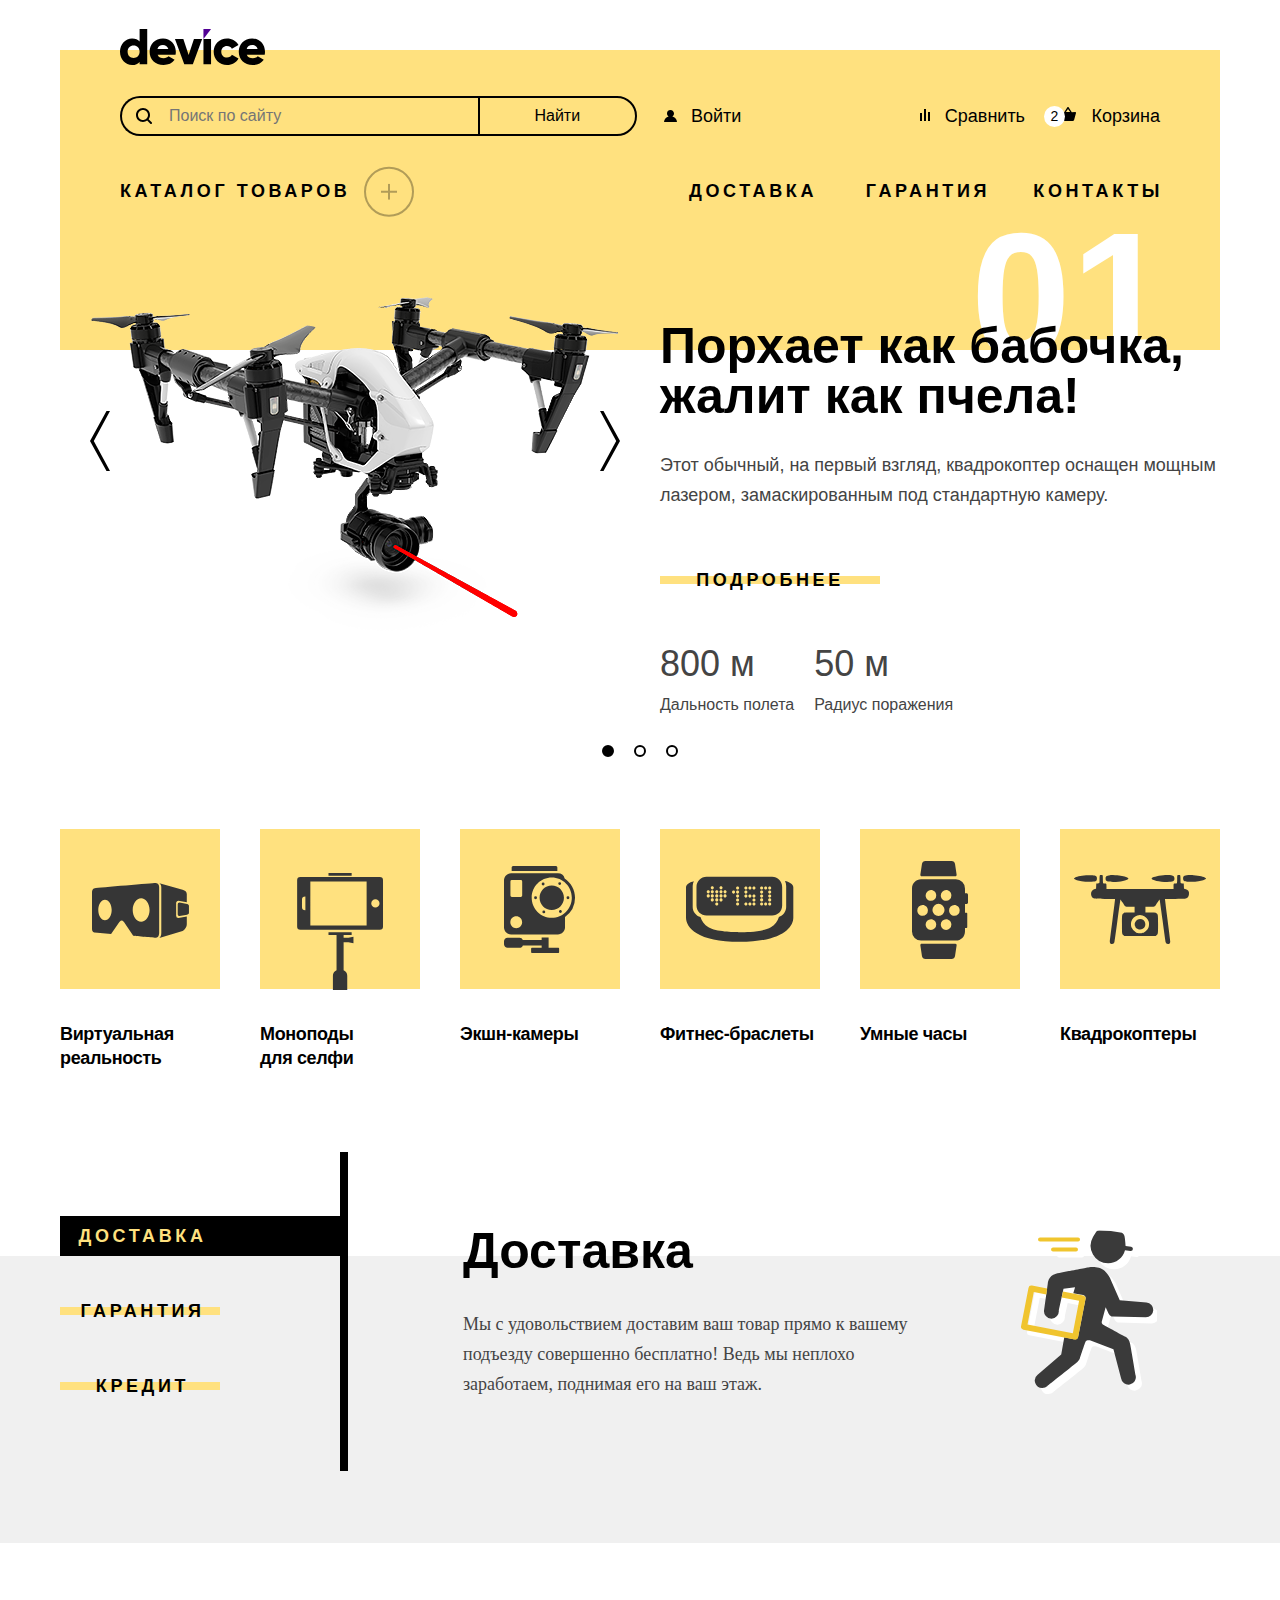
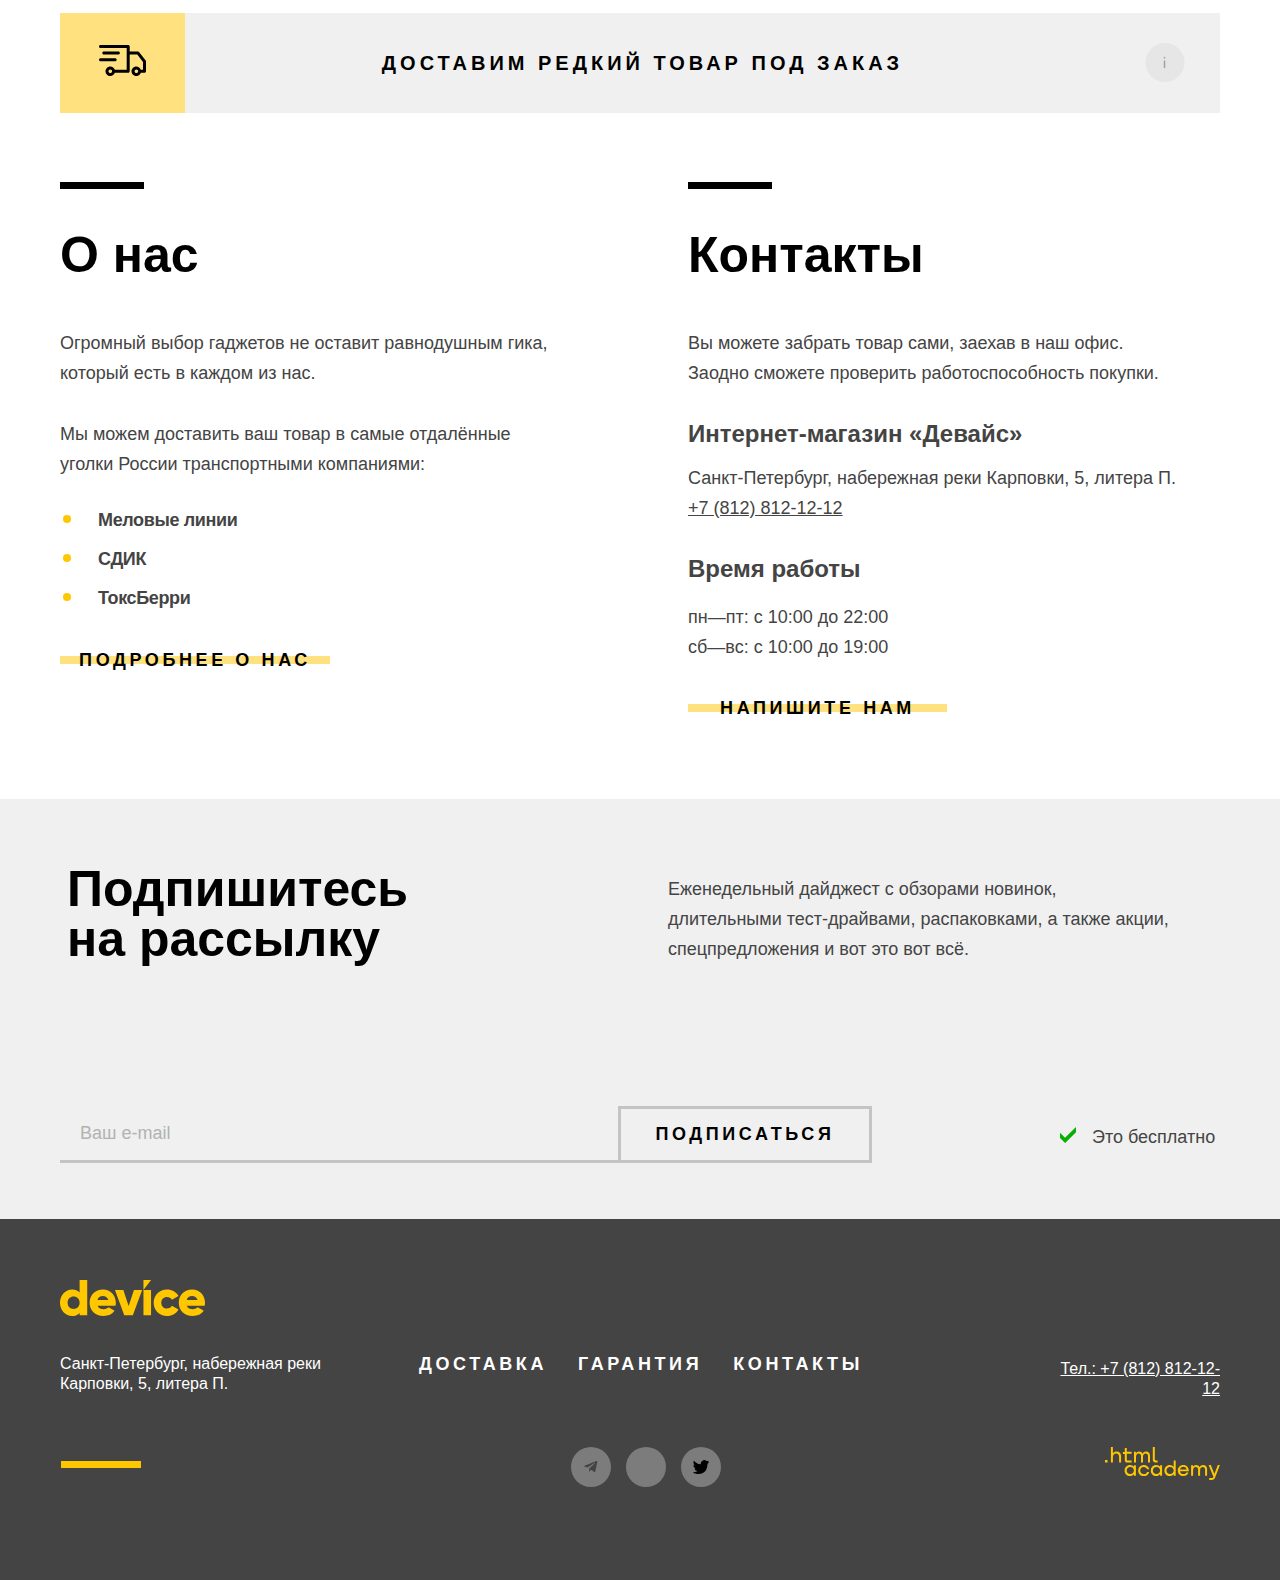
==== commit a4ec7bbd: "Исправил слайдер" ====
--- a/index.html
+++ b/index.html
@@ -26,7 +26,9 @@
               <span class="visually-hidden">Введите Ваш запрос</span>
             </label>
             <button class="search-button" type="submit">
-              Найти
+              <span class="search-btn-text">
+                Найти
+              </span>
             </button>
           </form>
           <!--  Пользовательское меню  -->
@@ -35,7 +37,6 @@
               <a class="user-menu-link user-login" href="#">
                 Войти
               </a>
-
             </li>
             <li class="user-menu-item">
               <a class="user-menu-link user-compare" href="#">Сравнить
@@ -155,7 +156,15 @@
       <!--  Слайдер  -->
       <section class="slider">
         <h2 class="visually-hidden">Слайдер с кратким описанием уникальных гаджетов</h2>
-        <!-- <div class="slider-wrapper"> -->
+
+        <!--  Управление  - кнопки лево/право  -->
+        <button class="slider-control slider-left-button" type="button">
+          <span class="visually-hidden">Предыдущий слайд</span>
+        </button>
+        <button class="slider-control slider-right-button" type="button">
+          <span class="visually-hidden">Следующий слайд</span>
+        </button>
+
         <ol class="slider-list">
           <!--  Слайд 1  -->
           <li class="slider-item slider-item-active slider-item-1">
@@ -193,8 +202,8 @@
               <p class="slider-text">Мотивирующие фитнес-браслеты помогут найти в себе силы не пропускать занятия и
                 соблюдать диету.
               </p>
-              <div class="slider-link-wrapper">
-                <a class="slider-link btn-like" href="#">Подробнее</a>
+              <div class="btn-more-wrapper">
+                <a class="btn-more" href="#">Подробнее</a>
               </div>
               <ul class="slider-property-list">
                 <li class="slider-property-item">
@@ -215,10 +224,9 @@
               <p class="slider-text">Самая длинная палка для селфи доступна в нашем магазине. Восемь (Восемь, Карл!)
                 метров длиной и весом всего 5 кг.
               </p>
-              <div class="slider-link-wrapper">
-                <a class="slider-link btn-like" href="#">Подробнее</a>
+              <div class="btn-more-wrapper">
+                <a class="btn-more" href="#">Подробнее</a>
               </div>
-
               <ul class="slider-property-list">
                 <li class="slider-property-item">
                   <span class="slider-property-volume">8,5 м</span>
@@ -235,16 +243,7 @@
               </ul>
             </div>
           </li>
-
         </ol>
-        <!--  Управление слайдером  -->
-        <!--  Кнопки  -->
-        <button class="slider-control slider-left-button" type="button">
-          <span class="visually-hidden">Предыдущий слайд</span>
-        </button>
-        <button class="slider-control slider-right-button" type="button">
-          <span class="visually-hidden">Следующий слайд</span>
-        </button>
         <!--  Кружочки-пагинация -->
         <ol class="slider-pagination">
           <li class="slider-pagination-item">
@@ -296,10 +295,10 @@
         <div class="services-wrapper">
           <ul class="for-slider-list">
             <li class="for-slider-item for-slider-current">
-              <a class="for-slider-link services-current-link services-delivery-link" href="#">Доставка</a>
+              <a class="for-slider-link services-current-link" href="#">Доставка</a>
             </li>
             <li class="for-slider-item">
-              <a class="for-slider-link services-warranty-link" href="#">Гарантия</a>
+              <a class="for-slider-link" href="#">Гарантия</a>
             </li>
             <li class="for-slider-item">
               <a class="for-slider-link services-credit-link" href="#">Кредит</a>
@@ -341,6 +340,7 @@
       </section>
       <div class="delivery-rare-wraapper">
         <section class="rare-goods">
+          <h2 class="visually-hidden">Доставка редких товаров.</h2>
           <a class="delivery-rare-button" href="#">
             <span class="rare-text">
               Доставим редкий товар под заказ
@@ -414,7 +414,9 @@
               <label class="visually-hidden" for="subscribe-email">E-mail.</label>
               <input class="subscribe-email" type="email" name="subscribe-email" id="subscribe-email"
                 placeholder="Ваш e-mail" required>
-              <button class="subscribe-button" type="submit">Подписаться</button>
+              <button class="subscribe-button" type="submit">
+                Подписаться
+              </button>
             </form>
             <p class="subscribe-text">Это бесплатно</p>
           </div>
@@ -484,7 +486,7 @@
 
 
     <!--  Модальное окно  -->
-    <div class="modal-overlay modal-show">
+    <div class="modal-overlay">
       <div class="modal modal-container">
         <button class="modal-close-button" type="button">
           <span class="visually-hidden">Закрыть окно заказа.</span>
@@ -498,14 +500,18 @@
               </label>
               <input class="username-field modal-input" type="text" id="username" name="username"
                 placeholder="Введите имя" required>
+              <p class="text-under-input">Добавьте имя
+              </p>
             </fieldset>
             <fieldset class="modal-form-field email-group">
               <label class="email-label" for="modal-email">
                 Ваш e-mail:
               </label>
-              <input class="modal-email modal-wrong modal-input" type="email" id="modal-email" name="modal-email"
+              <input class="modal-email input-wrong modal-input" type="email" id="modal-email" name="modal-email"
                 placeholder="Введите e-mail" value="почта" required>
-              <p class="wrong-email-text">Забавный у вас адрес.</p>
+              <p class="text-under-input wrong-text">
+                Забавный у вас адрес
+              </p>
             </fieldset>
             <fieldset class="modal-form-field goods-group">
               <label class="goods-label" for="goods-order">
@@ -520,20 +526,20 @@
                 </label>
                 <button class="note-btn">
                   <span class="visually-hidden">
-                    Примечение о заказываемом количестве товаров:
+                    Примечение о количестве товаров в Ваш заказ:
                   </span>
                 </button>
+                <p class="note-text">
+                  Постараемся найти, сколько нужно. Привезём сколько получится по требованиям
+                  к провозу багажа.
+                </p>
               </div>
-              <p class="note-text">
-                Постараемся найти, сколько нужно. Привезём сколько получится по требованиям
-                к провозу багажа.
-              </p>
               <div class="modal-btn-container">
                 <button class="modal-contral-btn minus-btn" type="button">
                   <span class="visually-hidden">Нажмите, чтобы уменьшить количество.</span>
                 </button>
                 <input class="volume-goods" type="number" name="value-goods" id="value-goods" value="1" min="1"
-                  required>
+                  max="100" required>
                 <button class="modal-contral-btn plus-btn" type="button">
                   <span class="visually-hidden">Нажмите, чтобы увеличить количество.</span>
                 </button>
@@ -546,12 +552,8 @@
       </div>
     </div>
 
-
-
     <script src="./scripts/script.js"></script>
 
-
-
   </body>
 
 </html>
--- a/styles/style.css
+++ b/styles/style.css
@@ -63,17 +63,15 @@
   width: 1160px;
   margin: 0 auto;
   background-color: #ffe17f;
-  padding-top: 86px;
-  padding-bottom: 18px;
-  position: relative;
-  /* z-index: 2; */
+  padding-top: 96px;
+  position: relative;
 }
 
 .main-header::before {
   content: "";
   background-color: #ffffff;
   width: 1160px;
-  height: 40px;
+  height: 50px;
   position: absolute;
   left: 0;
   top: 0;
@@ -88,7 +86,7 @@
   display: block;
   z-index: 1;
   position: absolute;
-  top: 21px;
+  top: 29px;
   left: 60px;
 }
 
@@ -110,14 +108,10 @@
   outline: none;
 }
 
-.logo-link:focus .logo-image {
+.logo-link:focus-visible .logo-image {
   outline: 2px solid #af4fff;
   outline-offset: 1px;
 }
-
-/* .logo-link:active .logo-image {
-  opacity: 0.3;
-} */
 
 .navigation {
   width: 1040px;
@@ -129,7 +123,8 @@
 .main-header ul,
 .main-header li {
   list-style: none;
-  margin: 0;
+  margin-top: 0;
+  margin-bottom: 0;
 }
 
 .main-header ul {
@@ -141,6 +136,7 @@
   flex-wrap: wrap;
   margin-bottom: 30px;
   justify-content: space-between;
+  align-items: flex-start;
 }
 
 /*  Поиск  */
@@ -184,7 +180,7 @@
   border-radius: 50px 0 0 50px;
 }
 
-.search-input:focus + .search-form-label {
+.search-input:focus-visible + .search-form-label {
   outline: 2px solid #af4fff;
   outline-offset: 1px;
 }
@@ -211,8 +207,40 @@
   z-index: 2;
 }
 
+.search-btn-text {
+  display: flex;
+  justify-content: center;
+  align-items: center;
+  overflow: hidden;
+  position: absolute;
+  width: 100%;
+  height: 100%;
+  top: 0;
+  left: 0;
+}
+
+.search-button .search-btn-text {
+  border-radius: 0 50px 50px 0;
+}
+
+.search-btn-text::after {
+  content: "";
+  position: absolute;
+  top: 0;
+  left: 0;
+  width: 100%;
+  height: 100%;
+  background-color: #000000;
+  transition: all 0.4s;
+  z-index: -1;
+  transform: translateX(-100%);
+}
+
+.search-button:hover .search-btn-text::after {
+  transform: translateX(0);
+}
+
 .search-button:hover {
-  background-color: #000000;
   color: #ffffff;
 }
 
@@ -220,7 +248,7 @@
   color: rgba(255, 255, 255, 0.3);
 }
 
-.search-button:focus::before {
+.search-button:focus-visible::before {
   position: absolute;
   top: -3px;
   left: -3px;
@@ -229,7 +257,6 @@
   height: calc(100% + 6px);
   outline: 2px solid #af4fff;
   outline-offset: 2px;
-  /* display: none;*/
 }
 
 .user-menu-list {
@@ -255,19 +282,19 @@
 }
 
 .user-login-item {
-  width: 251px;
-  display: flex;
-  justify-content: flex-start;
+  width: 255px;
+  display: grid;
+  grid-template-columns: 160px 1fr;
+  gap: 14px;
 }
 
 .user-login {
   width: auto;
   background-image: url("../images/icons/user.svg");
   background-repeat: no-repeat;
-  background-position: left 50%;
+  background-position: left 3px top 14px;
   text-align: left;
-  padding-left: 27px;
-  padding-right: 27px;
+  padding-left: 31px;
 }
 
 .user-logout-button {
@@ -278,11 +305,17 @@
   line-height: 30px;
   border: none;
   background: transparent;
-  opacity: 0.3;
+  color: rgba(0, 0, 0, 0.3);
   padding: 0;
   padding-top: 5px;
+  padding-right: 26px;
   align-self: self-start;
-  margin-right: 15px;
+  cursor: pointer;
+}
+
+.user-logout-button:focus-visible {
+  outline: 2px solid #af4fff;
+  outline-offset: 2px;
 }
 
 .user-compare {
@@ -313,7 +346,7 @@
   z-index: 1;
   text-align: center;
   position: absolute;
-  padding: 2px;
+  padding: 2px 6px;
 }
 
 .text-cart {
@@ -325,19 +358,11 @@
   display: inline-block;
 }
 
-/* .user-menu-link:hover {
-  opacity: 0.6;
-} */
-
 .user-cart-item:hover .subcart-container {
   display: block;
 }
 
-/* .user-menu-link:active {
-  opacity: 0.3;
-} */
-
-.user-menu-link:focus {
+.user-menu-link:focus-visible {
   outline: 2px solid #af4fff;
   outline-offset: 2px;
 }
@@ -378,15 +403,7 @@
   gap: 23px;
 }
 
-/* .cart-product-link:hover {
-  opacity: 0.6;
-} */
-
-/* .cart-product-link:active {
-  opacity: 0.3;
-} */
-
-.cart-product-link:focus {
+.cart-product-link:focus-visible {
   outline: 2px solid #af4fff;
   outline-offset: 2px;
 }
@@ -435,15 +452,15 @@
   transform: rotate(-45deg);
 }
 
-/* .cart-delete-button:hover {
+.cart-delete-button:hover {
   opacity: 0.6;
-} */
-
-/* .cart-delete-button:active {
+}
+
+.cart-delete-button:active {
   opacity: 0.3;
-} */
-
-.cart-delete-button:focus {
+}
+
+.cart-delete-button:focus-visible {
   outline: 2px solid #af4fff;
   outline-offset: 2px;
 }
@@ -510,6 +527,10 @@
   transform: translateY(100%);
 }
 
+a.open-cart-button:hover {
+  opacity: 1;
+}
+
 .open-cart-button:hover::before {
   transform: translateY(0);
 }
@@ -522,7 +543,7 @@
   opacity: 0.3;
 }
 
-.open-cart-button:focus {
+.open-cart-button:focus-visible {
   outline: 2px solid #af4fff;
   outline-offset: 3px;
 }
@@ -580,22 +601,14 @@
   opacity: 1;
 }
 
-/*  для раскрытого каталога  */
-/*
-.catalog-link::before {
-  background-image: url("../images/icons/minus-catalog.svg");
-}
- */
-
-.catalog-link:focus,
-.subcatalog-item-link:focus {
+.catalog-link:focus-visible,
+.subcatalog-item-link:focus-visible {
   outline: 2px solid #af4fff;
   outline-offset: 2px;
 }
 
 /*  Выпадающий каталог  */
 .subcatalog-wrapper {
-  /*  по активности менять на grid  */
   width: 1160px;
   grid-template-columns: 252px 211px 211px auto;
   row-gap: 50px;
@@ -612,6 +625,11 @@
   display: grid;
 }
 
+
+.catalog-wrapper:focus .subcatalog-wrapper {
+  border: grid;
+}
+
 .subcatalog-list {
   min-height: 120px;
 }
@@ -625,14 +643,6 @@
   margin-bottom: 18px;
   display: inline-block;
 }
-
-/* .subcatalog-item-link:hover {
-  opacity: 0.6;
-} */
-
-/* .subcatalog-item-link:active {
-  opacity: 0.3;
-} */
 
 .navigastion-service-list {
   display: flex;
@@ -650,7 +660,7 @@
   justify-content: flex-end;
 }
 
-.navigastion-link:focus {
+.navigastion-link:focus-visible {
   outline: 2px solid #af4fff;
   outline-offset: 2px;
 }
@@ -675,7 +685,7 @@
   outline: none;
 }
 
-.navigastion-active-link:focus::before {
+.navigastion-active-link:focus-visible::before {
   content: "";
   width: 100%;
   height: calc(100% + 8px);
@@ -690,23 +700,24 @@
   flex-grow: 3;
 }
 
-.main-page a:focus {
+.main-page a:focus-visible {
   outline: 2px solid #af4fff;
   outline-offset: 2px;
 }
-
-/*
-.main-page button:focus:not(.subscribe-button)
-*/
 
 /*  Слайдер с товарами  */
 .slider {
   width: 1160px;
   position: relative;
   margin: 0 auto;
-  padding-top: 85px;
+  padding-top: 103px;
   top: 0;
   padding-bottom: 19px;
+  overflow: hidden;
+}
+
+.slider-list {
+  display: flex;
 }
 
 .slider-list,
@@ -720,11 +731,18 @@
   content: "";
   background: #ffe17f;
   width: 1160px;
-  height: 114px;
+  height: 133px;
   position: absolute;
   left: 0;
   top: 0;
   z-index: -2;
+}
+
+.slider-item {
+  display: flex;
+  justify-content: space-between;
+  gap: 40px;
+  position: relative;
 }
 
 .slider-number {
@@ -734,14 +752,8 @@
   line-height: 30px;
   color: #ffffff;
   position: absolute;
-  top: 46px;
-  right: 48px;
-}
-
-.slider-item-active {
-  display: flex;
-  justify-content: space-between;
-  gap: 40px;
+  top: -39px;
+  right: 49px;
 }
 
 .slider-item > div {
@@ -768,7 +780,8 @@
 }
 
 .slider-slogan {
-  margin-bottom: 30px;
+  margin-bottom: 29px;
+  padding-top: 1px;
 }
 
 .slider-text {
@@ -776,7 +789,7 @@
   font-size: 18px;
   font-weight: 400;
   line-height: 30px;
-  margin-bottom: 57px;
+  margin-bottom: 55px;
 }
 
 .btn-more-wrapper {
@@ -826,17 +839,18 @@
 .slider-property-list {
   display: flex;
   gap: 20px;
+  flex-wrap: wrap;
   padding-left: 0;
   width: 560px;
 }
 
-.slider-item-2 {
+/* .slider-item-2 {
   display: none;
 }
 
 .slider-item-3 {
   display: none;
-}
+} */
 
 .slider-item-3 .slider-property-list {
   gap: 40px;
@@ -861,23 +875,28 @@
   margin-bottom: 11px;
 }
 
-.slider-left-button {
+.slider-control {
   background: transparent;
   border: none;
   width: 20px;
   height: 60px;
   position: absolute;
-  top: 175px;
+  top: 194px;
+  cursor: pointer;
+  z-index: 1;
+}
+
+.slider-left-button {
   left: 30px;
 }
 
 .slider-right-button {
-  background: transparent;
+  /* background: transparent;
   border: none;
   width: 20px;
   height: 60px;
   position: absolute;
-  top: 175px;
+  top: 175px; */
   left: 540px;
 }
 
@@ -909,7 +928,7 @@
   opacity: 0.3;
 }
 
-.slider-control:focus {
+.slider-control:focus-visible {
   outline: 2px solid #af4fff;
   outline-offset: 2px;
 
@@ -918,11 +937,13 @@
 .slider-pagination {
   display: flex;
   gap: 20px;
-  width: 76px;
+  width: 700px;
   margin: 0 auto;
   padding: 0;
   position: relative;
   top: -14px;
+  flex-wrap: wrap;
+  justify-content: center;
 }
 
 .slider-pagination-button {
@@ -932,8 +953,8 @@
   background-color: transparent;
   border-radius: 50%;
   border: 2px solid #000000;
-  outline-offset: -3px;
-  position: relative;
+  position: relative;
+  cursor: pointer;
 }
 
 .slider-pagination-item button.slider-pagination-current {
@@ -954,7 +975,6 @@
   opacity: 0.3;
 }
 
-/*  не работает  */
 .slider-pagination-button::after {
   content: "";
   position: absolute;
@@ -967,10 +987,9 @@
   display: none;
 }
 
-.slider-pagination-button:focus::after {
+.slider-pagination-button:focus-visible::after {
   display: block;
 }
-
 
 /*  Категории товаров  */
 .product-categories {
@@ -983,10 +1002,11 @@
   list-style: none;
   padding: 0;
   margin: 0;
-
+  position: relative;
   display: grid;
   grid-template-columns: repeat(6, 160px);
   gap: 40px;
+  z-index: 1;
 }
 
 .product-categories-item {
@@ -1005,7 +1025,6 @@
   display: block;
   position: relative;
   padding: 192px 0 14px;
-
 }
 
 .product-categories-link::before {
@@ -1014,7 +1033,7 @@
   position: absolute;
   height: 160px;
   width: 160px;
-  top: 0;
+  top: -1px;
   left: 0;
   z-index: -1;
 }
@@ -1060,7 +1079,7 @@
 /*  Слайдер про сервис  */
 .services {
   min-width: 100%;
-  padding-top: 69px;
+  padding-top: 68px;
   padding-bottom: 72px;
   background-color: #f0f0f0;
   position: relative;
@@ -1102,7 +1121,6 @@
 
 /* Список ссылок на слайды  */
 .for-slider-list {
-  /* width: 160px; */
   display: grid;
   row-gap: 35px;
   text-align: center;
@@ -1118,7 +1136,7 @@
 .for-slider-list::after {
   content: "";
   background: #000000;
-  width: 7px;
+  width: 8px;
   height: 100%;
   position: absolute;
   top: 0;
@@ -1144,7 +1162,7 @@
   text-decoration: none;
   padding: 8px 10px 8px 15px;
   width: 160px;
-  transition: transform 0.6s;
+  transition: transform 0.4s;
   word-wrap: break-word;
 }
 
@@ -1161,14 +1179,12 @@
   transition: height 0.4s;
 }
 
-
 .for-slider-link:hover::before {
   height: calc(100% + 10px);
 }
 
 .for-slider-current {
   background: #000000;
-  /* z-index: -1; */
 }
 
 .for-slider-current .services-current-link {
@@ -1177,30 +1193,9 @@
 
 .services-current-link:hover,
 .services-current-link:active,
-.services-current-link:focus {
+.services-current-link:focus-visible {
   transform: translateX(25px);
 }
-
-
-
-/* transition: background-color 0.8s, background-size 0.8s, background-position 0.8s;
-  - почему не работает?  *
-}
-
-/* .for-slider-item:active .for-slider-link::before {
-  transition: background-color 0.6s, background-size 0.6s;
-  background: #000000;
-  width: 280px;
-  height: 40px;
-  position: absolute;
-  left: 0;
-  top: -7px;
-  z-index: -1;
-}
-
-.for-slider-item:active .for-slider-link {
-  color: #ffe17f;
-} */
 
 .services-slider-description {
   display: none;
@@ -1252,7 +1247,6 @@
   right: 49px;
 }
 
-
 .services-slider-container {
   padding-top: 74px;
 }
@@ -1267,7 +1261,7 @@
   width: 1160px;
   min-height: 100px;
   margin: 0 auto;
-  padding: 71px 0 66px;
+  padding: 70px 0 66px;
 }
 
 .delivery-rare-button {
@@ -1318,6 +1312,7 @@
   line-height: normal;
   letter-spacing: 4px;
   text-transform: uppercase;
+  padding: 10px 75px 10px 80px;
 }
 
 .delivery-rare-button:hover::before {
@@ -1338,20 +1333,12 @@
   opacity: 0.3;
 }
 
-/* .delivery-rare-button:focus {
-  outline: 2px solid #af4fff;
-  outline-offset: 2px;
-} */
-
-
 /*  О нас + Контакты  */
 .about-contacts-wrapper {
   width: 1160px;
   display: flex;
   justify-content: space-between;
   margin: 0 auto;
-  /* padding-top: 117px; */
-  /* padding-bottom: 80px; */
 }
 
 .about-us {
@@ -1386,7 +1373,7 @@
 
 .about-contacts-wrapper p,
 .about-contacts-wrapper ul {
-  margin-bottom: 30px;
+  margin-bottom: 31px;
 }
 
 .about-contacts-wrapper ul {
@@ -1433,7 +1420,7 @@
 
 .contacts-subtitle {
   margin-top: 0;
-  margin-bottom: 13px;
+  margin-bottom: 14px;
   font-family: "Rubik", "Arial", sans-serif;
   font-size: 24px;
   font-style: normal;
@@ -1467,7 +1454,6 @@
   background-position: center;
   display: block;
   width: 259px;
-
 }
 
 /*  Подписка  */
@@ -1486,7 +1472,7 @@
 .subscribe-head-wrapper {
   display: flex;
   justify-content: space-between;
-  margin-bottom: 144px;
+  margin-bottom: 142px;
 }
 
 .subscribe-title {
@@ -1498,7 +1484,7 @@
 .subscribe-text {
   width: 552px;
   margin: 0;
-  align-self: flex-end;
+  padding-top: 10px;
 }
 
 .subscribe-form-wrapper {
@@ -1517,6 +1503,12 @@
   border-bottom: 3px solid #c4c4c4;
   padding-left: 20px;
   background: transparent;
+  font-family: "Rubik", "Arial", sans-serif;
+  font-size: 18px;
+  font-style: normal;
+  font-weight: 400;
+  line-height: 30px;
+  color: #444444;
 }
 
 .subscribe-email::placeholder {
@@ -1536,14 +1528,12 @@
   background: #dcdcdc;
 }
 
-/* неправильный email */
-.wrong-email {
-  width: 560px;
-  border: none;
-  border-bottom: 3px solid #ff3d3d;
-  padding-left: 20px;
-  background: transparent;
-}
+/* для неправильного email  */
+/* .subscribe-email:invalid {
+    border-bottom: 3px solid #ff3d3d;
+    padding-left: 20px;
+    background: transparent;
+} */
 
 .subscribe-button {
   margin: 0;
@@ -1561,6 +1551,10 @@
   border: 3px solid #c4c4c4;
   background-color: transparent;
   cursor: pointer;
+  position: relative;
+  transition:
+    color 0.3s,
+    background-color 0.4s;
 }
 
 .subscribe-button:hover {
@@ -1572,7 +1566,7 @@
   color: rgba(255, 255, 255, 0.3);
 }
 
-.subscribe-button:focus {
+.subscribe-button:focus-visible {
   outline: 2px solid #af4fff;
   outline-offset: 2px;
 }
@@ -1586,12 +1580,10 @@
   align-self: center;
   background: url("../images/icons/check-marrk-green.svg") left center/16px no-repeat;
   padding-left: 32px;
-}
-
-
+  padding-top: 5px;
+}
 
 /* Модальное окно  */
-
 .modal-overlay {
   position: fixed;
   top: 0;
@@ -1601,10 +1593,10 @@
   height: 100%;
   margin: 0 auto;
   background-color: rgba(240, 240, 240, 0.90);
+  z-index: 100;
 }
 
 .modal-show {
-  /*  поменять на флекс  */
   display: flex;
   justify-content: center;
   align-items: center;
@@ -1665,8 +1657,8 @@
   opacity: 0.3;
 }
 
-.modal button:focus,
-.modal input:focus {
+.modal button:focus-visible,
+.modal input:focus-visible {
   outline: 2px solid #af4fff;
   outline-offset: 2px;
 }
@@ -1704,8 +1696,14 @@
   border: none;
   background-color: #f0f0f0;
   min-height: 60px;
-  padding: 20px;
-  position: relative;
+  padding: 20px 40px 20px 20px;
+  position: relative;
+  font-family: "Rubik", "Arial", sans-serif;
+  font-size: 16px;
+  font-style: normal;
+  font-weight: 400;
+  line-height: 20px;
+  color: #000000;
 }
 
 .modal-form-field p {
@@ -1722,10 +1720,29 @@
 
 .modal-input:hover {
   background-color: #dcdcdc;
-}
-
-.modal-input:hover {
+  color: rgba(0, 0, 0, 0.3);
+}
+
+.modal-input:active {
   background-color: #ebebeb;
+  color: #000000;
+}
+
+.modal-input:focus-visible {
+  background-color: #f0f0f0;
+}
+
+.modal-input:focus-visible::placeholder {
+  color: rgba(0, 0, 0, 0.3);
+}
+
+
+.text-under-input {
+  font-family: "Rubik", "Arial", sans-serif;
+  font-size: 14px;
+  font-style: normal;
+  font-weight: 400;
+  line-height: 20px;
 }
 
 .email-group {
@@ -1736,19 +1753,26 @@
   background: url("../images/icons/envelope.svg") center right 20px/15px 12px no-repeat;
 }
 
-.modal .modal-wrong {
+/* для некорректно заполненных инпутов
+для пиксель перфекта -  */
+input.input-wrong {
   border: 2px solid #ff3d3d;
 }
 
-.wrong-email-text {
-  font-family: "Rubik", "Arial", sans-serif;
-  font-size: 14px;
-  font-style: normal;
-  font-weight: 400;
-  line-height: 20px;
+.wrong-text {
   color: #ff3d3d;
-  display: block;
-}
+}
+
+/* для некорректно заполненных инпутов вообще-
+
+.modal-input:invalid {
+  border: 2px solid #ff3d3d;
+}
+
+.modal-input:invalid + .text-under-input {
+  color: #ff3d3d;
+}
+*/
 
 .goods-group {
   grid-column: 1/3;
@@ -1770,6 +1794,7 @@
   background: url("../images/icons/i&elipse-yellow.svg") center/26px no-repeat;
   position: relative;
   top: -6px;
+  cursor: pointer;
 }
 
 .note-text {
@@ -1785,7 +1810,7 @@
   font-weight: 400;
   line-height: 20px;
   color: #ffffff;
-  z-index: 1;
+  z-index: 6;
   top: 37px;
   left: -24px;
   display: none;
@@ -1802,9 +1827,20 @@
   position: absolute;
 }
 
+.note-btn:hover + .note-text,
+.note-btn:focus-visible + .note-text {
+  display: block;
+}
+
 .modal-btn-container {
   display: grid;
-  grid-template-columns: repeat(3, 60px);
+  grid-template-columns: repeat(3, 58px);
+  gap: 2px;
+  background-color: #f0f0f0;
+}
+
+.modal-btn-container:invalid {
+  border: 2px solid #FF3D3D;
 }
 
 .modal-contral-btn {
@@ -1832,6 +1868,9 @@
 
 .volume-goods[type="number"] {
   appearance: textfield;
+  z-index: 2;
+  text-align: center;
+  padding: 20px 10px;
 }
 
 .volume-goods::-webkit-outer-spin-button,
@@ -1840,26 +1879,11 @@
   margin: 0;
 }
 
-
 .modal-btn {
   width: 200px;
   background-color: transparent;
   z-index: 0;
 }
-
-/*
-
-.modal-search-button:hover,
-.modal-search-button:focus {
-  background-color: #68a2ca;
-  outline: none;
-}
-
-.modal-search-button:active .search-text {
-  opacity: 0.30000001192092896;
-}
-
-*/
 
 
 /*  Каталог - страница  */
@@ -1889,7 +1913,7 @@
   margin: 0;
   display: flex;
   gap: 37px;
-
+  flex-wrap: wrap;
 }
 
 .breadcrumbs-item {
@@ -1918,8 +1942,24 @@
   opacity: 0.3;
 }
 
+.breadcrumbs-link:hover {
+  opacity: 0.6;
+}
+
+.breadcrumbs-link:active {
+  opacity: 0.3;
+}
+
 .header-inner ~ .max-wide-wrapper {
   background-color: #f0f0f0;
+}
+
+.main-page a:focus-visible,
+.cards button:focus-visible,
+.button-find-show:focus-visible,
+.main-page select:focus-visible {
+  outline: 2px solid #af4fff;
+  outline-offset: 2px;
 }
 
 .filter-cards-wrapper {
@@ -1958,18 +1998,22 @@
 
 /*  Фильтры  */
 .catalog-filters-form {
-  padding-top: 29px;
+  padding-top: 30px;
   padding-right: 73px;
 }
 
 .filter-container {
-  margin-bottom: 42px;
+  margin-bottom: 23px;
 }
 
 .catalog-filter-group {
-  margin-bottom: 26px;
-  /* width: 200px; */
-  /* border-top: 2px solid #000000; */
+  margin-bottom: 14px;
+  border: none;
+  padding-left: 0;
+}
+
+.filter-item-color:last-child {
+  margin-bottom: 0;
 }
 
 .catalog-filter-title {
@@ -1983,7 +2027,7 @@
 }
 
 .cost-title {
-  margin-bottom: 26px;
+  margin-bottom: 21px;
   padding-top: 20px;
 }
 
@@ -2032,7 +2076,7 @@
   background: #000000;
 }
 
-.range-toggle:focus::after {
+.range-toggle:focus-visible::after {
   content: "";
   position: absolute;
   width: 18px;
@@ -2052,23 +2096,29 @@
 }
 
 .range-wrapper-inputs {
-  display: flex;
-  justify-content: flex-start;
-  gap: 35px;
+  display: grid;
+  grid-template-columns: 60px 115px;
+  gap: 45px;
   transform: translateX(-15px);
 }
 
 .range-input {
-  width: 70px;
+  width: 60px;
   padding: 0;
   font: inherit;
   background-color: transparent;
   border: none;
   appearance: textfield;
   position: relative;
-}
-
-.range-input[placeholder] {
+  font-family: "Rubik", "Arial", sans-serif;
+  font-size: 14px;
+  font-style: normal;
+  font-weight: 400;
+  line-height: 20px;
+  color: #444444;
+}
+
+.range-input::placeholder {
   font-family: "Rubik", "Arial", sans-serif;
   font-size: 14px;
   font-style: normal;
@@ -2077,22 +2127,32 @@
   opacity: 0.3;
 }
 
-/* .range-label {
-  position: absolute;
-  width: 28px;
+.input-range-container {
+  position: relative;
+}
+
+.range-label {
+  position: absolute;
+  width: 57px;
   height: 16px;
-  top: 1px;
-  left: 0;
-  outline: 2px solid #af4fff;
-  outline-offset: 2px;
-  display: none;
-}
-
-.range-input:focus + .range-label {
-  display: block;
-} */
-
-.range-input:focus {
+  top: 28%;
+  left: 1px;
+}
+
+.range-input:hover {
+  background-color: #dcdcdc;
+}
+
+.range-input:active {
+  background-color: transparent;
+}
+
+.range-input:focus-visible {
+  outline: none;
+  border: none;
+}
+
+.range-input:focus-visible + .range-label {
   outline: 2px solid #af4fff;
   outline-offset: 2px;
 }
@@ -2115,6 +2175,19 @@
 .control {
   display: flex;
   align-items: center;
+  cursor: pointer;
+}
+
+.control:hover {
+  opacity: 0.6;
+}
+
+.control:active {
+  opacity: 0.3;
+}
+
+.control:disabled {
+  opacity: 0.1;
 }
 
 .control-input {
@@ -2128,6 +2201,8 @@
   margin-right: 16px;
   appearance: none;
   background-color: transparent;
+  overflow: visible;
+  cursor: pointer;
 }
 
 .control-input[type="checkbox"]:checked {
@@ -2138,8 +2213,23 @@
   border-color: #000000;
 }
 
+.control-input:focus-visible {
+  outline: none;
+}
+
+.control-input:focus-visible::after {
+  content: "";
+  position: absolute;
+  width: 100%;
+  height: 100%;
+  top: 0;
+  left: 0;
+  outline: 2px solid #af4fff;
+  outline-offset: 3px;
+}
+
 .color-title {
-  margin-bottom: 18px;
+  margin-bottom: 12px;
   padding-top: 20px;
 }
 
@@ -2164,41 +2254,9 @@
   margin-bottom: 20px;
 }
 
-/* не работает на спане */
-.control-input:hover,
-.control-input:hover + span.control-label {
-  opacity: 0.6;
-}
-
-/* не работает на спане */
-.control-input:active,
-.control-input:active + .control-label {
-  opacity: 0.3;
-}
-
-/* наверное тоже не работает на спане */
-.control-input:disabled,
-.control-input:disabled + .control-label {
-  opacity: 0.1;
-}
-
-/* не работает */
-.control-input::before {
-  content: "";
-  position: absolute;
-  width: 100%;
-  height: 100%;
-  outline: 2px solid #af4fff;
-  outline-offset: 2px;
-  top: 0;
-  left: 0;
-  flex-shrink: 0;
-}
-
 .control-input[type="radio"] {
   border-radius: 50%;
 }
-
 
 .control-input[type="radio"]:checked {
   background-color: #000000;
@@ -2212,7 +2270,6 @@
   z-index: 0;
 }
 
-
 /*  Созтирока - Карточки товара - Пагинация  */
 .cards {
   width: 100%;
@@ -2236,7 +2293,17 @@
   padding-right: 7px;
 }
 
-
+.select-control:hover {
+  opacity: 0.6;
+}
+
+.select-control:active {
+  opacity: 0.3;
+}
+
+.select-control:disabled {
+  opacity: 0.1;
+}
 
 ul.sorting-control-list {
   padding: 0;
@@ -2244,12 +2311,48 @@
   display: flex;
   width: 68px;
   margin-left: auto;
+  justify-content: flex-end;
+  flex-wrap: wrap;
 }
 
 .sorting-control-item {
-  margin-left: 18px;
-}
-
+  width: 30px;
+  height: 30px;
+}
+
+.sorting-button {
+  border: none;
+  background-color: transparent;
+  width: 30px;
+  height: 30px;
+  cursor: pointer;
+  position: relative;
+}
+
+.sorting-button::after {
+  content: "";
+  background: url("../images/icons/arrow-for-sorting.svg") center/11px 10px no-repeat;
+  opacity: 0.2;
+  width: 100%;
+  height: 100%;
+  left: 0;
+  top: 0;
+  position: absolute;
+}
+
+.button-to-less {
+  transform: rotateX(180deg);
+}
+
+.sorting-button:hover {
+  opacity: 0.5;
+}
+
+.sorting-button:active::after {
+  opacity: 1;
+}
+
+/*  Каарточки товаров  */
 .cards-wrapper {
   width: 840px;
   padding: 70px 40px 0;
@@ -2273,20 +2376,19 @@
 
 .card-link {
   text-decoration: none;
+  display: block;
 }
 
 .card-img {
   display: block;
-}
-
-.card-img-container {
+  position: relative;
   margin-bottom: 32px;
 }
 
 .new-text-sticker {
   color: rgba(0, 0, 0, 0.60);
   text-align: center;
-  font-family: Raleway;
+  font-family: "Raleway", "Arial", sans-serif;
   font-size: 14px;
   font-style: normal;
   font-weight: 800;
@@ -2320,6 +2422,7 @@
   line-height: 20px;
   letter-spacing: -0.36px;
   color: #000000;
+  word-wrap: break-word;
 }
 
 .card-product-price {
@@ -2331,6 +2434,78 @@
   font-weight: 400;
   line-height: normal;
   color: #444444;
+}
+
+.card-img-container {
+  position: relative;
+}
+
+.card-img {
+  display: block;
+  object-fit: contain;
+}
+
+.card-img-container::before {
+  content: "";
+  position: absolute;
+  width: 100%;
+  height: 100%;
+  bottom: 0;
+  left: 0;
+  background: rgba(240, 240, 240, 0.8);
+  z-index: 1;
+  display: none;
+}
+
+.card-link::before {
+  content: "";
+  position: absolute;
+  top: 190px;
+  left: 50%;
+  transform: translate(-50%, -50%);
+  width: 220px;
+  height: 8px;
+  background-color: #ffe17f;
+  z-index: 2;
+  display: none;
+}
+
+.card-link::after {
+  position: absolute;
+  top: 190px;
+  left: 50%;
+  width: 220px;
+  transform: translate(-50%, -50%);
+  justify-content: center;
+  content: "Подробнее";
+  font-family: "Raleway", "Arial", sans-serif;
+  font-size: 18px;
+  font-style: normal;
+  font-weight: 800;
+  line-height: normal;
+  letter-spacing: 3.6px;
+  text-transform: uppercase;
+  color: #000000;
+  z-index: 2;
+  display: none;
+}
+
+.card-link:hover .card-img-container::before,
+.card-link:hover::after,
+.card-link:hover::before {
+  display: flex;
+}
+
+.card-link:hover .card-text-container {
+  opacity: 0.6;
+}
+
+.card-link:active .card-text-container {
+  opacity: 0.3;
+}
+
+.card-link:active::before {
+  background-color: #ffcc33;
 }
 
 .show-more-link {
@@ -2351,6 +2526,21 @@
   text-transform: uppercase;
   color: #000000;
   margin-bottom: 44px;
+  padding: 15px 30px;
+  text-align: center;
+}
+
+.show-more-link:hover {
+  border: 3px solid #000000;
+}
+
+.show-more-link:active {
+  opacity: 0.3;
+}
+
+.show-more-link:disabled {
+  border: 3px solid #e5e5e5;
+  opacity: 0.3;
 }
 
 .pagination-wrapper {
@@ -2367,19 +2557,44 @@
 
 .pagination-list {
   display: flex;
+  min-height: 71px;
+  align-items: baseline;
+}
+
+.pagination-item {
+  display: flex;
   align-items: center;
-  min-height: 71px;
+}
+
+.pagination-number-list {
+  display: flex;
+  flex-wrap: wrap;
 }
 
 .pagination-link {
   text-decoration: none;
   color: rgba(68, 68, 68, 0.3);
-  display: block;
+  display: flex;
+  align-items: center;
+  justify-content: center;
+}
+
+.pagination-current {
+  color: #444444;
+  opacity: 0.3;
+}
+
+.pagination-item:first-child {
+  margin-right: auto;
+}
+
+.pagination-item:last-child {
+  margin-left: auto;
 }
 
 .pagination-text {
   min-width: 128px;
-  padding: 0 25px;
+  min-height: 71px;
   font-family: "Raleway", "Arial", sans-serif;
   font-size: 18px;
   font-style: normal;
@@ -2390,25 +2605,53 @@
   color: #000000;
 }
 
-.pagination-text:first-child {
-  margin-right: auto;
-}
-
-.pagination-text:last-child {
-  margin-left: auto;
+.pagination-text:hover {
+  background: #dcdcdc;
+}
+
+.pagination-text:active {
+  color: rgba(0, 0, 0, 0.3);
+}
+
+.pagination-text:focus {
+  background: #f0f0f0;
+}
+
+/*  ставить этот класс -
+pagination-text-current
+  - на текущую стр  */
+.pagination-text.pagination-link-current {
+  background: #ebebeb;
+  color: rgba(68, 68, 68, 0.3);
 }
 
 .pagination-number {
   width: 40px;
+  height: 40px;
   font-family: "Rubik", "Arial", sans-serif;
   font-size: 16px;
   font-style: normal;
   font-weight: 400;
   line-height: 20px;
-  text-align: center;
-}
-
-
+  display: flex;
+  align-items: center;
+  justify-content: center;
+}
+
+.pagination-number:hover {
+  color: #444444;
+}
+
+.pagination-number:active {
+  color: rgba(68, 68, 68, 0.1);
+}
+
+/*  ставить этот класс -
+pagination-number-current
+  - на текущую стр  */
+.pagination-number.pagination-number-current {
+  color: rgba(68, 68, 68, 0.6);
+}
 
 /*   Подвал  */
 .footer-wide-wrapper {
@@ -2419,12 +2662,12 @@
 .footer {
   width: 1160px;
   margin: 0 auto;
-  padding: 60px 0;
+  padding: 61px 0;
   color: #ffffff;
 }
 
 .logo-link-footer {
-  margin-bottom: 33px;
+  margin-bottom: 38px;
   display: block;
   width: 145px;
 }
@@ -2441,7 +2684,7 @@
   opacity: 0.3;
 }
 
-.footer a:focus {
+.footer a:focus-visible {
   outline: 2px solid #af4fff;
   outline-offset: 2px;
 }
@@ -2451,7 +2694,6 @@
   flex-wrap: wrap;
   margin-bottom: 48px;
   justify-content: space-between;
-  align-items: center;
 }
 
 .footer-address {
@@ -2508,6 +2750,7 @@
 
 .phone-footer-wrapper {
   width: 174px;
+  padding-top: 5px;
 }
 
 .footer-phone {
@@ -2522,6 +2765,17 @@
   display: block;
 }
 
+.footer-phone:hover {
+  color: #ffc700;
+}
+
+.footer-phone:active {
+  color: #ffc700;
+  opacity: 0.3;
+}
+
+
+
 .footer-bottom-wrapper {
   display: flex;
   flex-wrap: wrap;
@@ -2532,6 +2786,7 @@
 }
 
 .social-list {
+  width: 160px;
   display: flex;
   justify-content: center;
   gap: 15px;
@@ -2596,5 +2851,5 @@
   height: 7px;
   position: absolute;
   left: -1044px;
-  top: 18px;
-}
+  top: 14px;
+}
